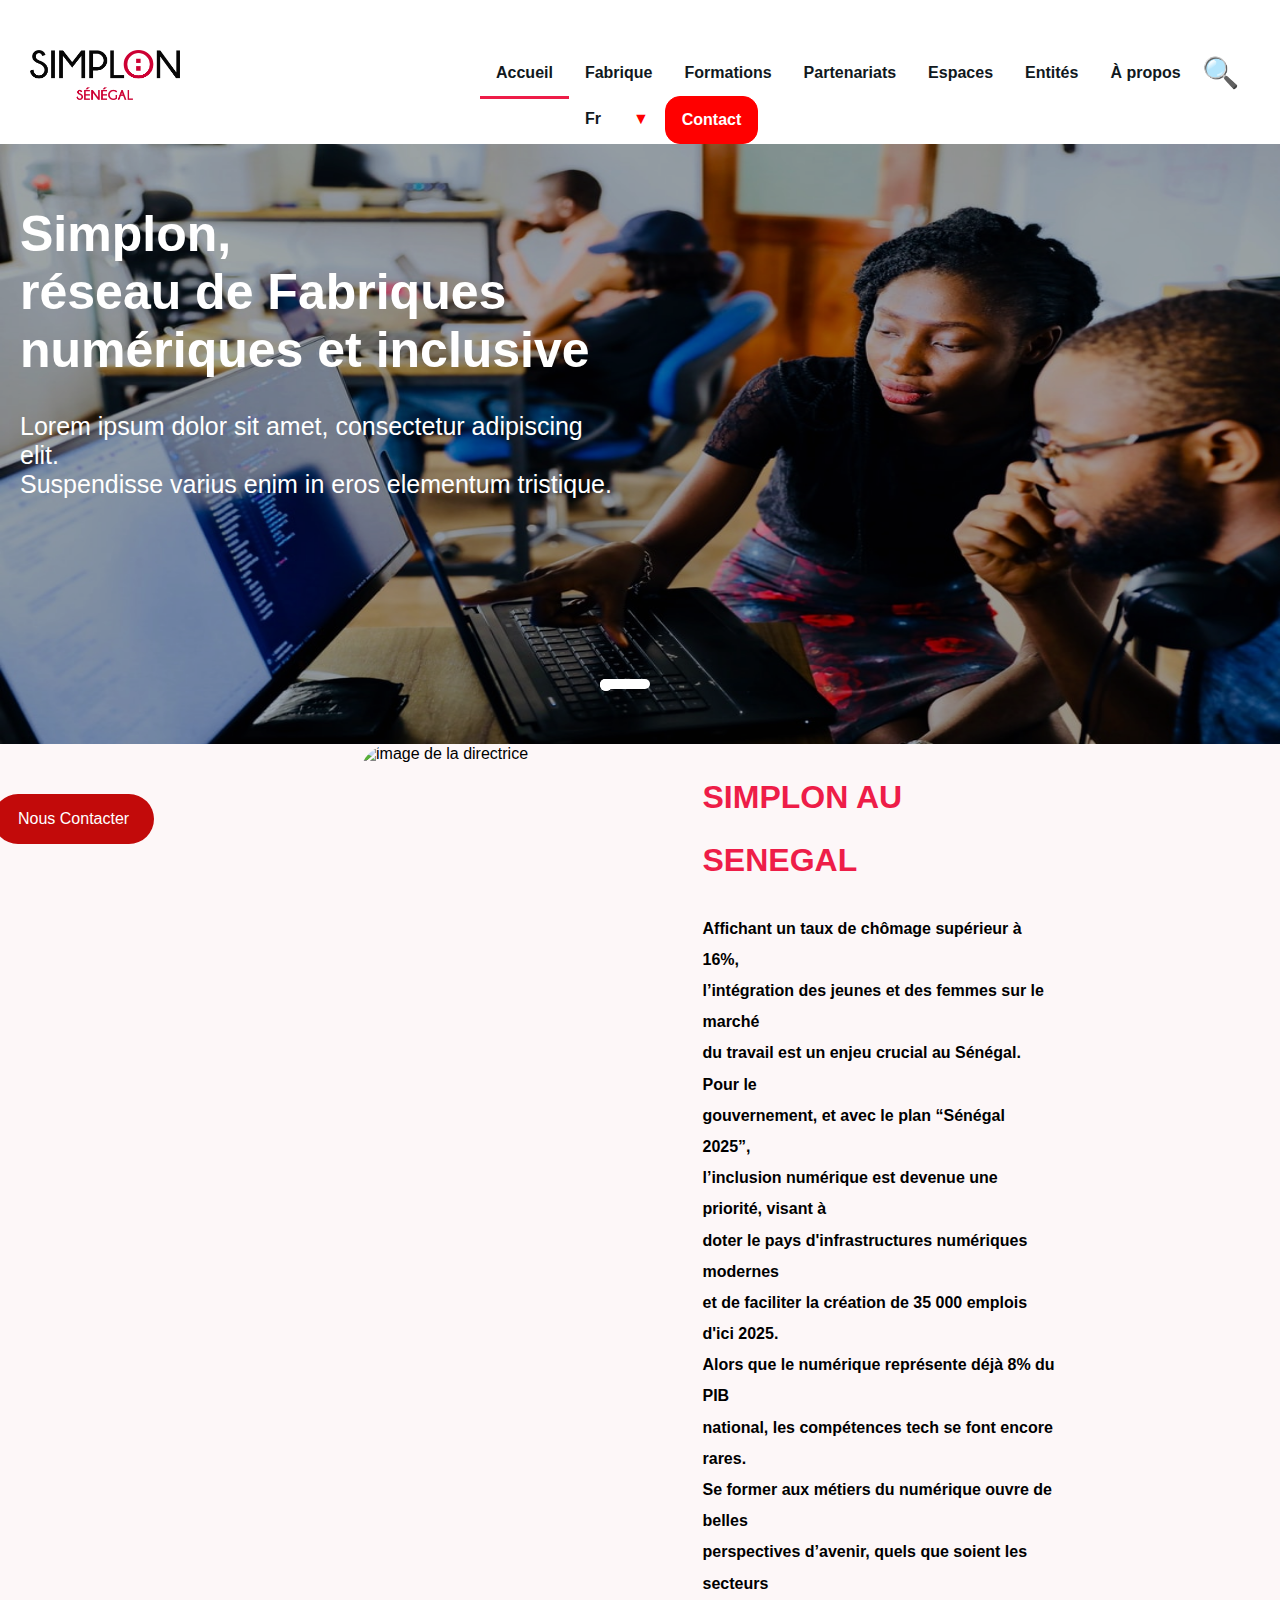
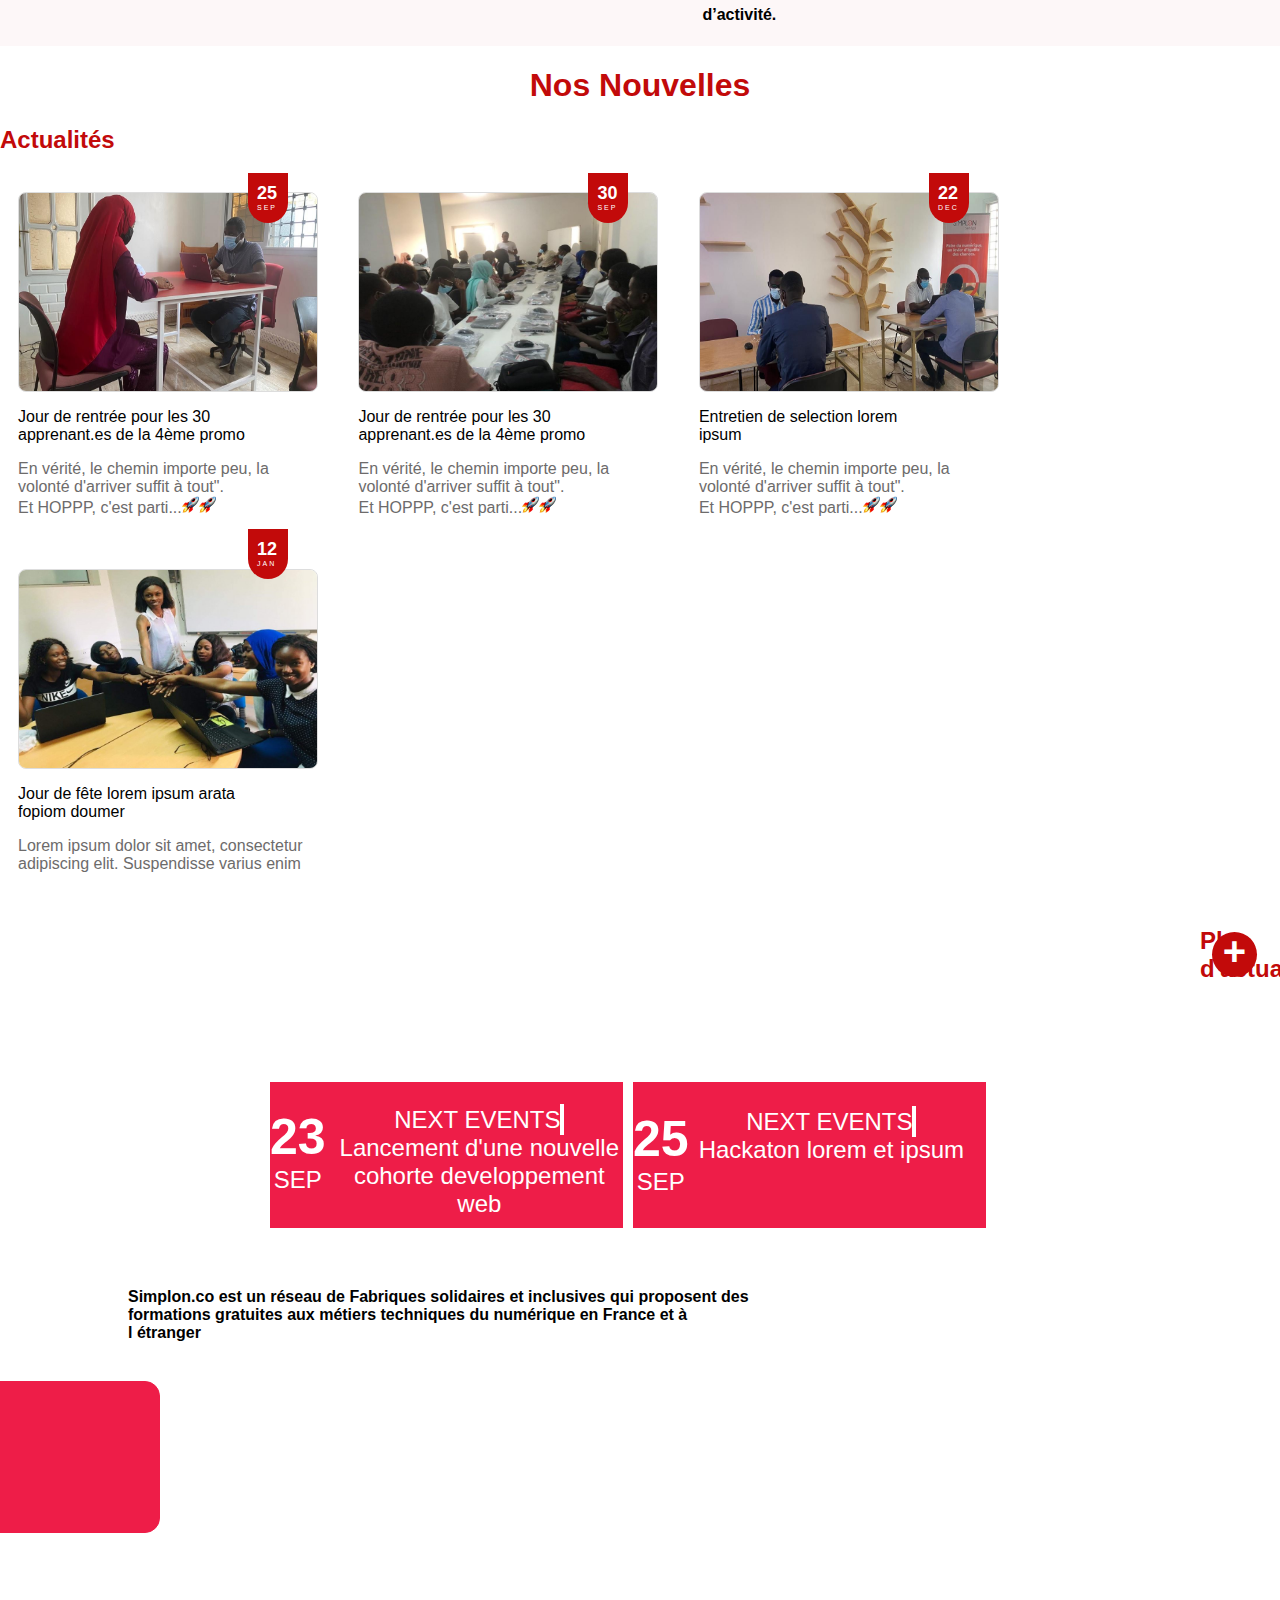
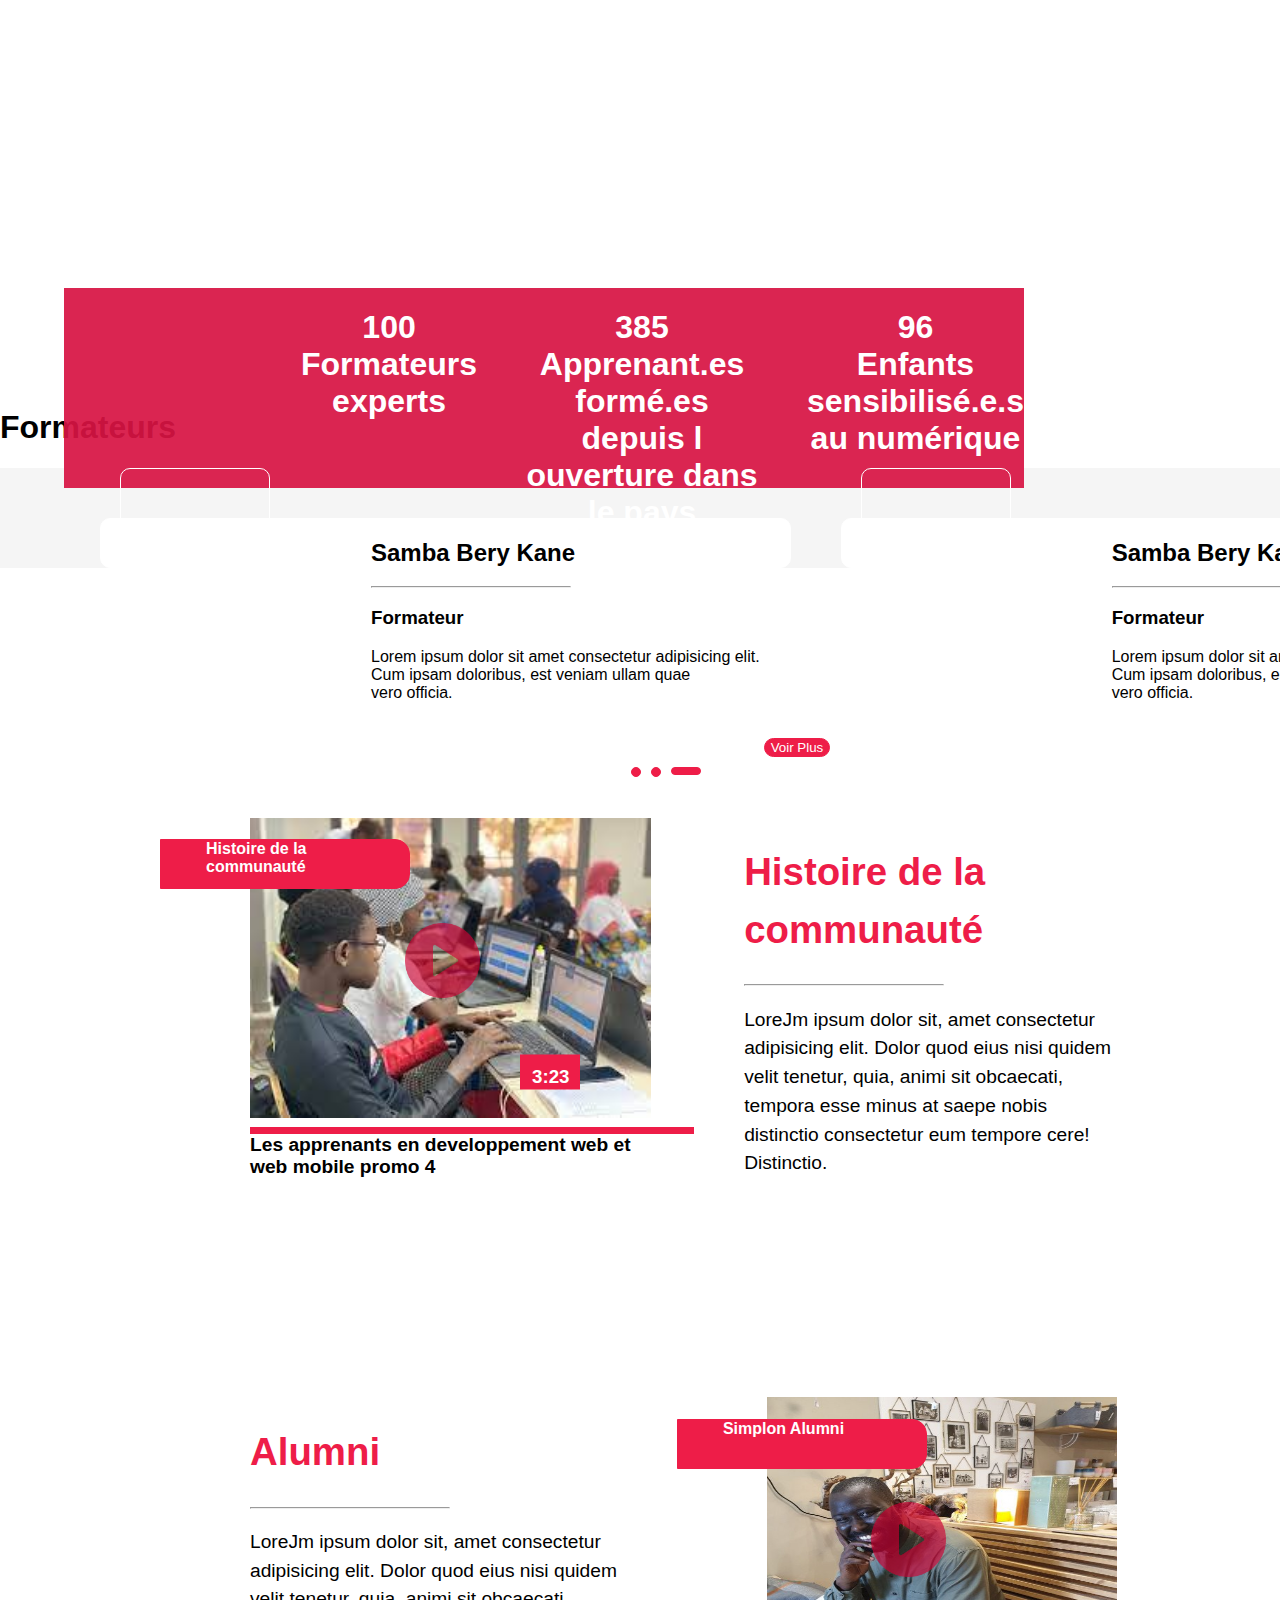
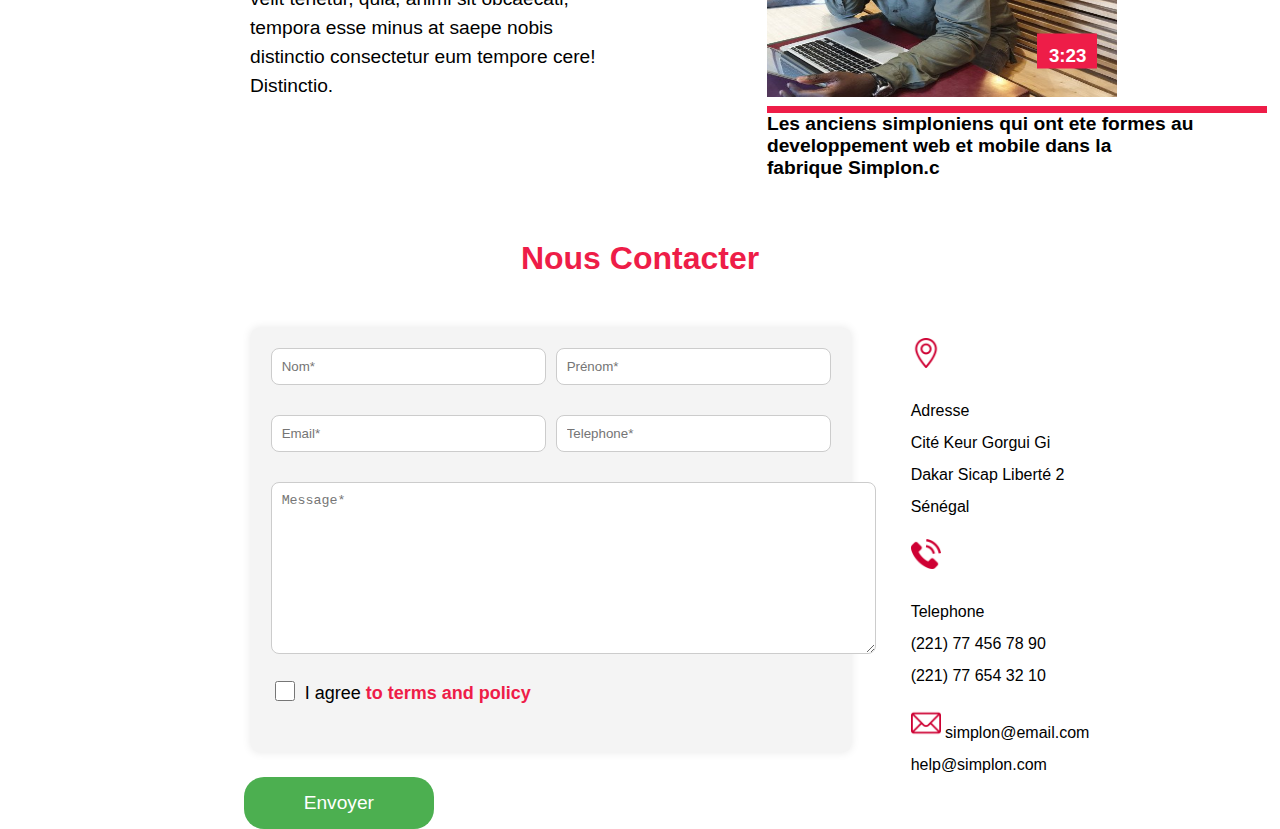
==== index.html @ 9c32a7ea "Ajout de la section decouverte" ====
<!DOCTYPE html>

<html lang="en">
<head>
    <meta charset="UTF-8">
    <meta name="viewport" content="width=device-width, initial-scale=1.0">
    <link rel="preconnect" href="https://fonts.googleapis.com">
    <link rel="preconnect" href="https://fonts.gstatic.com" crossorigin>
    <link href="https://fonts.googleapis.com/css2?family=Roboto:wght@400;700&display=swap" rel="stylesheet">
    <link rel="stylesheet" href="style.css">
    <link rel="stylesheet" href="https://cdnjs.cloudflare.com/ajax/libs/font-awesome/6.5.1/css/all.min.css" integrity="sha512-DTOQO9RWCH3ppGqcWaEA1BIZOC6xxalwEsw9c2QQeAIftl+Vegovlnee1c9QX4TctnWMn13TZye+giMm8e2LwA==" crossorigin="anonymous" referrerpolicy="no-referrer" />
    <title>Home</title>
</head>
<body> 
    <section class="section1">
        <a href="#" class="logo">
        <img src="Images/36.png" alt="logo de SIMPLON" >
        </a>
        <nav>
            <ul>
                <li><a href="#" class="home">Accueil</a></li>
                <li><a href="#">Fabrique</a></li>
                <li><a href="#">Formations</a></li>
                <li><a href="#">Partenariats</a></li>
                <li><a href="#">Espaces</a></li>
                <li><a href="#">Entités</a></li>
                <li><a href="#">À propos</a></li>
                <li class="search-icon" onclick="toggleSearch()">&#128269;</li>

                <li class="dropdown">
                    <a href="#" >Fr <a class="dropbtn">▼</a></a>
                    <div class="dropdown-content">
                        <a href="#">Ang</a>
                        <a href="#">Esp</a>
                        <a href="#">Ch</a>
                    </div>
                </li>
                <li class="contact"><a href="#">Contact</a></li>
            </ul>
        </nav>
    </section>

    <section class="Banière" >
        <div class="banière">
            <img class="image26" src="Images/26.png" alt="image banniere">
            <div class="texte_description">
                <h1>Simplon,<br>réseau de Fabriques<br> numériques et inclusive</h1>
                <p>Lorem ipsum dolor sit amet, consectetur adipiscing elit.<br>Suspendisse varius enim in eros elementum tristique.</p>
            <button class="button-contact">Nous Contacter</button>
            <div class="button-passage">
                <button class="button-rond"></button>
                <button class="button-rond"></button>
                <button class="button-rectangle"></button>
            </div>
            </div>
        </div>
    </section>

  
        </div>
    </section>
    <section class="section3">
        <img src="Images/32.png" alt="image de la directrice">
        <div class="texte_numerique">
            <h1>SIMPLON AU SENEGAL</h1>
            <p>Affichant un taux de chômage supérieur à 16%,<br>
                l’intégration des jeunes et des femmes sur le marché<br>
                du travail est un enjeu crucial au Sénégal. Pour le <br>
                gouvernement, et avec le plan “Sénégal 2025”,<br>
                l’inclusion numérique est devenue une priorité, visant à <br>
                doter le pays d'infrastructures numériques modernes <br>
                et de faciliter la création de 35 000 emplois d'ici 2025. <br>

                Alors que le numérique représente déjà 8% du PIB <br>
                national, les compétences tech se font encore rares. <br>
                
                Se former aux métiers du numérique ouvre de belles <br>
                perspectives d’avenir, quels que soient les secteurs <br>
                d’activité.</p>
        </div>
    </section>
    <section class="Nouvelles">
        <h1 class="Nouv">Nos Nouvelles</h1>
        <h2 class="Actualité1">Actualités</h2>
        <div class="Actus">
            <img class="Actusimg" src="Images/34.png" alt="">
            <div class="date-label">
                <span class="day">25</span>
                <span class="month">SEP</span>
            </div>
            <p>Jour de rentrée pour les 30<br>apprenant.es de la 4ème promo</p>
            <p class="Actusp">En vérité, le chemin importe peu, la<br>volonté d'arriver suffit à tout".<br>
            Et HOPPP, c'est parti...<img src="Images/28.png" width="17" height="17" alt=""><img src="Images/28.png" width="17" height="17"  alt=""></p> 
        </div>
        <div class="Actus">
            <img class="Actusimg" src="Images/39.png" alt="">
            <div class="date-label">
                <span class="day">30</span>
                <span class="month">SEP</span>
            </div>
            <p>Jour de rentrée pour les 30<br>apprenant.es de la 4ème promo</p>
            <p class="Actusp">En vérité, le chemin importe peu, la<br>volonté d'arriver suffit à tout".<br>
            Et HOPPP, c'est parti...<img src="Images/28.png" width="17" height="17" alt=""><img src="Images/28.png" width="17" height="17" alt=""></p>
        </div>
        <div class="Actus">
            <img class="Actusimg" src="Images/5.png" alt="">
            <div class="date-label">
                <span class="day">22</span>
                <span class="month">DEC</span>
            </div>
            <p>Entretien de selection lorem<br>ipsum</p>
            <p class="Actusp">En vérité, le chemin importe peu, la<br>volonté d'arriver suffit à tout".<br>
            Et HOPPP, c'est parti...<img src="Images/28.png" width="17" height="17" alt=""><img src="Images/28.png" width="17" height="17" alt=""></p>
        </div>
        <div class="Actus">
            <img class="Actusimg" src="Images/33.png" alt="">
            <div class="date-label">
                <span class="day">12</span>
                <span class="month">JAN</span>
            </div>
            <p>Jour de fête lorem ipsum arata<br>fopiom doumer</p>
            <p class="Actusp">Lorem ipsum dolor sit amet, consectetur<br>adipiscing elit. Suspendisse varius enim</p>
        </div>
        <div class="Actusplus">
            <h2 class="Actusplush2">Plus d'actualites </h2>
            <button class="button-Actusplus"><p class="plus">+</p></button>
        </div>
    </section>
    <section class="evenement">
        <h1>Evenements à venir</h1>
        <div class="even">
        <div class="even1">
            <div class="date"><p><span>23</span><br>SEP</p></div>
            <p>NEXT EVENTS <i class="fa-solid fa-arrow-right fa-lg fleche" style="color: #ee1d48;"></i><br> Lancement d'une nouvelle <br> cohorte developpement web</p>
        </div>
        <div class="even2">
            <div class="date"><p><span>25</span><br>SEP</p></div>
            <p>NEXT EVENTS <i class="fa-solid fa-arrow-right fa-lg fleche" style="color: #ee1d48;"></i>
                <br>
        Hackaton lorem et ipsum</p>
        </div>
    </div>
        <h5>DECOUVERTE</h5>
    </section>

    <div class="infos">
        <div class="image-container">
            <div class="contain">
            <h4>Découvertes</h4>
            <strong><p>
                Simplon.co est un réseau de Fabriques solidaires et inclusives qui proposent des<br>
                formations gratuites aux métiers techniques du numérique en France et à<br>
                l étranger
            </p></strong>
        </div>
        </div>
          <div class="resultat">
            <div class="info">
                <h1>100 <br><span>Formateurs experts</span></h1>
            </div>

            <div class="info">
                <h1>385 <br><span>Apprenant.es formé.es
                    depuis l ouverture dans le pays</span></h1>
               
            </div>

            <div class="info">
                <h1>96 <br><span>Enfants sensibilisé.e.s au
                    numérique</span></h1>
                
            </div>
          </div>
    </div>


    <h1>Formateurs</h1>
    <section class="Formateur">
        <div class="formateur1" id="formateur1">
            <div class="image">
    </div>
        <div class="form">
        <h2>Samba Bery Kane</h2>
        <hr>
        <h3>Formateur</h3>
        <p>Lorem ipsum dolor sit amet consectetur adipisicing elit. <br> Cum ipsam doloribus, est veniam ullam quae <br> vero officia. </p>
       
    </div>
    <a href="#"><button>Voir Plus</button></a>

</div>

<div class="formateur1">
    <div class="image">
    </div>
    <!-- <img src="images/Images du pdf home/19.png" alt="image du formateur"> -->
    <div class="form">
    <h2>Samba Bery Kane</h2>
    <hr>
    <h3>Formateur</h3>
    <p>Lorem ipsum dolor sit amet consectetur adipisicing elit. <br> Cum ipsam doloribus, est veniam ullam quae <br> vero officia.</p>
   
</div>
</div>
<a href="#"><button>Voir Plus</button></a>
<div class="rafetal">
<div class="point" id="point">
</div>
<div class="point"></div>
<div class="trait"></div>
</div>
    </section>

    <section class="histoire">
        <div class="video">
            <h4>Histoire de la communauté</h4>
            <img src="Images/13.png" alt="image apprenant" id="apprenant">
            <img src="Images/12.png" alt="image video" id="play">
            <div class="time">
            <h3>3:23</h3></div>
            <p>Les apprenants en developpement web et <br> web mobile promo 4</p>
        </div>
        <div class="texte">
            <h1>Histoire de la communauté</h1>
            <hr>
            <p>LoreJm ipsum dolor sit, amet consectetur <br>
                adipisicing elit. Dolor quod eius nisi quidem <br>
                velit tenetur, quia, animi sit obcaecati, <br>
                tempora esse minus at saepe nobis <br>
                distinctio consectetur eum tempore cere! <br>
                Distinctio.</p>
        </div>
    </section>

    <section class="alumni">
        <div class="texte1">
            <h1>Alumni</h1>
            <hr>
            <p>LoreJm ipsum dolor sit, amet consectetur <br>
                adipisicing elit. Dolor quod eius nisi quidem <br>
                velit tenetur, quia, animi sit obcaecati, <br>
                tempora esse minus at saepe nobis <br>
                distinctio consectetur eum tempore cere! <br>
                Distinctio.</p>
        </div>
        <div class="video">
            <h4>Simplon Alumni</h4>
            <img src="Images/8.png" alt="image apprenant" id="apprenant1">
            
            <img src="Images/12.png" alt="image video" id="play1">
            <div class="time">
            <h3>3:23</h3></div>
            <p>Les anciens simploniens qui ont ete formes au <br>
                developpement web et mobile dans la <br>
                fabrique Simplon.c</p>
        </div>
    </section>
    
    <h1 class="h1">Nous Contacter</h1>

    <section class="Formulaire">
        <div class="formulaire1">
            <div class="container">
                <form action="#" method="post">
                    <div class="nom">
                    <div class="form-group full-width">
                        <input type="text" id="nom" name="nom" required placeholder="Nom*">
                    </div>
            
                    <div class="form-group full-width">
                        <input type="text" id="prenom" name="prenom" required placeholder="Prénom*">
                    </div>
                </div>
                <div class="mail">
                    <div class="form-group full-width" >
                        <input type="email"  name="email" required placeholder="Email*">
                    </div>
            
                    <div class="form-group full-width">
                        <input type="tel" id="telephone" name="telephone" required placeholder="Telephone*">
                    </div>
                </div>
            
                    <div class="form-group ">
                        <textarea id="message" name="message" cols="71" rows="10" required placeholder="Message*"></textarea>
                    </div>
        
                    <div class="form-group full-width" id="case">
                        <input type="checkbox" id="agree" name="agree" required>
                        <label for="agree">I agree <b>to terms and policy </b></label>
                    </div>
            
                    <button type="submit" class="button1">Envoyer</button>
                </form>
    </div>
    
</div>
<div class="coordonnees">
    <div class="coord">
    <img src="Images/20.png" alt="image localisation">
    <p>Adresse <br>Cité Keur Gorgui Gi <br> Dakar Sicap Liberté 2 <br> Sénégal</p>
</div>
<div class="coord">
    <img src="Images/21.png" alt="image telephone">
    <p>Telephone <br>(221) 77  456 78 90 <br>(221) 77 654 32 10</p>
</div>
<div class="coord">
    <img src="Images/17.png" alt="image mail">
    simplon@email.com <br> help@simplon.com
</div>
</div>

    </section>
    <script src="https://cdnjs.cloudflare.com/ajax/libs/font-awesome/6.5.1/js/all.min.js" integrity="sha512-GWzVrcGlo0TxTRvz9ttioyYJ+Wwk9Ck0G81D+eO63BaqHaJ3YZX9wuqjwgfcV/MrB2PhaVX9DkYVhbFpStnqpQ==" crossorigin="anonymous" referrerpolicy="no-referrer"></script>
</body>
</html>
---- style.css ----
*, *::before, *::after{
    box-sizing: border-box;
}
body {
    font-family: sans-serif;
    font-weight: normal;
    font-style: normal; 
    font-family: Arial, sans-serif;
    margin: 0;
    padding: 0;
}
.section1{
    display: flex;
}
/* .ban{
    position: absolute;
    width: 100%;

} */
.logo img{
    display: block;
    font-size: 24px;
    margin-bottom: 40px;
    margin-left: 30px;
    margin-top: 50px;
    text-decoration: none;
    height: 50px;
    width: 150px;
}

nav {
    background-color: #FFF;
    overflow: hidden;
}

nav ul {
    list-style-type: none;
    margin: 50px 0 0 300px;
    padding: 0;
    overflow: hidden;
}

nav li {
    float: left;
}
.home{
    border-bottom: #ee1d48 solid 3px;
}
.search-icon{
    margin: 5px;
    cursor: pointer;
    font-size: 30px;
}

nav li a, .dropbtn {
    font-weight:bold;
    display: inline-block;
    color: #101820;
    text-align: center;
    padding: 14px 16px;
    text-decoration: none;
}

nav li a:hover, .dropdown:hover .dropbtn {
    background-color: #555;
}

nav li.dropdown {
    display: inline-block;
}

.dropdown-content {
    display: none;
    position: absolute;
    background-color: #101820;
    min-width: 160px;
    box-shadow: 0 8px 16px 0 rgba(0,0,0,0.2);
    z-index: 1;
}

.dropdown-content a {
    color: white;
    padding: 12px 16px;
    display: block;
    text-decoration: none;
}

/* .dropdown-content a:hover {
    background-color: red;
} */
.dropdown .dropbtn {
    color: #ff0000; /* Rouge pour la flèche au survol */
    
}

.dropdown:hover .dropdown-content {
    display: block;
}
.section1 .contact{
    background-color: #ff0000;
    border: 1px solid #ff0000;
    border-radius: 15px;

}
nav li:last-child a {
    color: white; /* Couleur blanche pour le texte "Contact" */
}

.section3{
    display: flex;
    /* margin-right: 10vh;
    margin-left: 10vh; */
    padding-left: 30vh;
    background-color:#fdf7f8;
}
.section3 img{
    margin-left: 10vh;
    margin-right: 10vh;
    margin-top: 1px;
    width: 25%;
    border-radius: 30Px;

}
.texte_numerique{
    margin-top: 1px;
    line-height: 1.95;
    font-weight: bolder;
    width: 35%;
}
.texte_numerique h1{
    color: #ee1d48;
}
.section3 img{
    height: 500px;
    }
/* body {
    font-family: Arial, sans-serif;
    font-weight: normal;
    font-style: normal; 
} */
.banière{
    position: relative;
    width: 100%;
}
.image26{
    filter: brightness(70%);
    width: 100%;
    height: 600px;
    display: block;
}
.texte_description{
    position: absolute;
    bottom: 50px; /* Ajuste la position verticale */
    right: 50%; /* Ajuste la position horizontale*/
    padding: 20px;
    border-radius: 10px;
    color: white;
    font-size: 25px;

}
.button-contact{
    background-color: rgb(194, 10, 10);
    color: white;
    padding: 16px 25px; /* Remplissage intérieur du bouton */
    font-size: 16px;
    border: none; /* Supprimer la bordure */
    border-radius: 25px 25px 25px 25px; /* Coins arrondis */
}
.button-passage{
    text-align: center; /* Aligne les boutons au centre horizontalement */
    padding-top: 150px;
    padding-left: 550px;
}
.button-rond{
    width: 12px;
    height: 12px;
    background-color: white;
    border-radius: 50%;
    border: none;
    color: white;
    font-size: 16px;
    margin: 5px;
}
.button-rectangle{
    width: 50px;
    height: 10px;
    background-color: white;
    border: none;
    color: white;
    font-size: 16px;
    margin: 5px;
    border-radius: 5px 5px 5px 5px;
}

.Nouv{
    text-align: center;
    color: rgb(194, 10, 10);
}
.Actualité1{
    text-align: left;
    color: rgb(194, 10, 10);
}
.Actus{
    position: relative;
    display: inline-block;
    margin: 18px;
}
.Actusimg{
    width: 300px;
    height: 200px;
    display: block;
    border: 1px solid #ddd; /* Ajoutez une bordure pour plus de visibilité */
    border-radius: 8px; /* Coins arrondis, facultatif */
    
}
/*.Actualité2 p{
    max-width: 600px; /* Ajustez la largeur selon vos besoins */
    /*margin: 0 auto; /* Centre le texte horizontalement 0 auto*/
    /*padding: 15px;
}*/

.Actusp{
    color:rgb(109, 107, 107);
}
.date-label {
    position:absolute;
    /*text-align: center;*/
    bottom: 310px;
    left:230px;
    padding: 9px;
    padding-top: 3px;
    font-family: Arial, sans-serif;
    font-size: 18px;
    color: white;
    background-color: rgb(194, 10, 10);
    border: none;
    border-radius: 0 0 25px 25px;
    width: 40px;
    height: 50px;
    

}

/* Style pour le jour (en haut) */
.day {
    display: block;
    font-weight: bold;
    padding-top:7px;
}

/* Style pour le mois (en bas) */
.month {
    display: block;
    margin-top: 0px; /* Ajustez cette valeur selon vos besoins pour le positionnement */
    font-size: 7px;
    opacity: 1;
    letter-spacing: 2px;
}
.Actusplus{
    display: flex;
    align-items: center;
    margin-left: 1200px;
}
.Actusplush2{
    color:rgb(194, 10, 10);
}
.button-Actusplus{
    background-color: rgb(194, 10, 10);
    color: white;
    font-size: 16px;
    border: none; /* Supprimer la bordure */
    border-radius: 50%; /* Coins arrondis */
    width: 45px;
    height: 45px;
    margin:12px;
}
.plus{
    font-weight: bold;
    font-size: 40px;
    margin:-12px;
    margin-top: -18px;
}

.even{
    width: 70%;
    display: flex;
    justify-content: center;
    margin-right: 10vh;
    margin-left: 30vh;
    /* padding-right: 10vh;
    padding-left: 10vh; */
}
.evenement{
    color: white;
}

.even1{
    width: 110vh;
    /* padding-right: 10px;
    padding-left: 10px; */
    margin-right: 10px;
    display: flex;
    background-color:#ee1d48;
}
/* .even1 h5,.even2 h5{
    margin-left: 10vh;
} */
.even2{
    width: 110vh;
    padding-top: 2px;
    /* padding-right: 10px;
    padding-left: 10px; */
    margin-right: 20vh;
    display: flex;
    background-color:#ee1d48;
}
.mois{
    margin-bottom: 2px;
    margin-top: 10px;
}
.date{
    padding-right: 10px;
    padding-top: 2px;
}
.date p span{
    font-size: 50px;
    font-weight: bolder;
}
.even p{
    font-size: x-large;
    text-align: center;
    margin-bottom: 10px;
}

.resultat{
    position: absolute;
    display: flex;
    height: 200px;
    margin-top: -100px;
    background-color: rgba(215, 19, 67, 0.925); 
    width: 75%;
    margin-left: 5%;
    padding-left: 15%;
    margin-right: 5%;
}
.info h1{
color: white;
padding-left: 0%;
}
.info p{
    text-align: center;
    color: rgba(255, 255, 255, 0.7);
    padding-bottom: 90px;


}
.contain{
    height: 700px;
    padding-bottom: 70px;
}
   .contain h4{
        font-family: 'Courier New', Courier, monospace;
        color: white;
        font-weight: bold;
        font-size: 70px;
        padding-left: 160px;
        padding-top: 150px;
}

.contain p{
    padding-left: 10%;
}
.contain h1{
    color: white;
    font-size: 40px;
    font-weight: bold;
}
.info{
    text-align: center;
    padding-left: 45px;
}

.Formateur{
    display: flex;
    background-color: whitesmoke;
    padding-left: 100px;
    padding-right: 30px;
    height: 100px;
}
.formateur1{
    display: flex;
}
/* .Formateur p,.Formateur h1{
    margin-top: 40px;
} */
.fleche{
    background-color: #fff;
    padding: 2px;
}
button{
    position: absolute;
        margin-top: 30vh;
        margin-left: -3vh;
        background-color: #ee1d48;
        color:#fff;
        border: #ee1d48 1px solid;
        border-radius: 10px;
}
.form{
    background-color: #fff;
    margin-top: 50px;
    border: #fff 1px solid;
    border-radius: 10px;
    padding-right: 30px;
    padding-left: 30vh;
}
.image{
    height: 150px;
    width: 150px;
    background-image: url("Images/19.png");
    background-size: cover;
    background-position:center;
    background-repeat: no-repeat;
    position: absolute;
    border: 1px solid white;
    border-radius: 10px;
    margin-left: 20px;
}
hr{
    width: 200px;
    margin-left: 0;
}
#formateur1{
    margin-right: 50px;
}
.rafetal{
    display: flex;
    margin-left: -100vh;
}
.point{
    background-color: #ee1d48;
    width: 10px;
    height: 10px;
    border: #ee1d48 1px solid;
    border-radius: 15px;
    margin-top: 299px;
}
#point{
    margin-right: 10px;

}
.trait{
    width: 30px;
    height: 8px;
    background-color: #ee1d48;
    border: #ee1d48 1px solid;
    border-radius: 10Px;
    margin-top: 299px;
    margin-left: 10px;
}
.histoire{
    display: flex;
    margin-top: 150px;
    padding: 100px;
}
.alumni,.petitehistoire{
    display: flex;
    margin-top: 100px;
    padding: -5vh;
}
.video{
    margin-left: 150px;
    height: 300px;
    width: 500px;

}

.time{
    height: 20px;
    width: 60px;
    color: #FFF;
    background-color: #ee1d48;
    transform: translate(-50%, -50%);
    margin-top: -50px;
    margin-left: 300px;
    padding:5px 15px 30px 15px;
  
}
.time h3{
    margin-top: 6px;
    margin-left: -3px;
}

#play,#play1{
    height: 75px;
    width: 75px;
    opacity: 0.65;
    margin-bottom: 120px;
    margin-left: -250px;
}
#apprenant,#apprenant1{
    height: 300px;
}
#apprenant1{
    width: 350px;

}
h4{
    position: absolute;
    background-color: #ee1d48;
    color: #FFF;
    width: 250px;
    height: 50px;
    padding-right: -2vh;
    padding-left: 5vh;
    margin-left: -10vh;
    border: #ee1d48 1px solid;
    border-top-right-radius: 15px;
    border-bottom-right-radius: 15px;
}
.video p:last-child{
    margin-top: 20px;
    font-weight: bolder;
    font-size: larger;
    border-top: #ee1d48 7px solid;
}
.texte{
    margin-left: 50px;
    font-size: larger;
    line-height: 1.5;
}
.texte1{
    margin-left: 250px;
    font-size: larger;
    line-height: 1.5;
}
.texte h1,.texte1 h1{
    color: #ee1d48;
}
.Formulaire{
    display: flex;
    justify-content: center;
}
.h1{
    text-align: center;
    color: #ee1d48;
    margin-top: 120px;
}

.container {
    max-width: 600px;
    margin: 30px 60px;
    padding: 20px;
    background-color: #f4f4f4;
    border-radius: 8px;
    box-shadow: 0 0 10px rgba(0, 0, 0, 0.1);
}

.form-group {
    margin-bottom: 20px;
}

.full-width {
    width: 275px;
}

label {
    margin-bottom: 8px;
}

input {
    width: 100%;
    padding: 10px;
    margin-bottom: 10px;
    border: 1px solid #ccc;
    border-radius: 8px;
}

.button1 {
    background-color: #4caf50;
    color: white;
    padding: 15px 60px;
    margin-top: 5vh;
    font-size: larger;
    border: none;
    border-radius: 20px;
    cursor: pointer;
}

.button1:hover {
    background-color: #45a049;
}
.nom,.mail{
    display: flex;
}
#prenom,#telephone{
    margin-left: 10px;
}
textarea {
    padding: 10px;
    /* margin-bottom: 2px; */
    border: 1px solid #ccc;
    border-radius: 8px;
}

#case{
    display: flex;
}
#agree{
    width: 20px;
    height: 20px;
    margin-right: 10px;
}
#case b{
    color: #ee1d48;
}

#case label{
    margin-top: 5px;
    font-size: 18px;
}
.coordonnees{
    margin-top: 40px;
    line-height: 2;
    background-color: #fff;
    border: none;
    border-radius: 10px;
}
.Formulaire img{
    height: 30px;
    width: 30px;
}
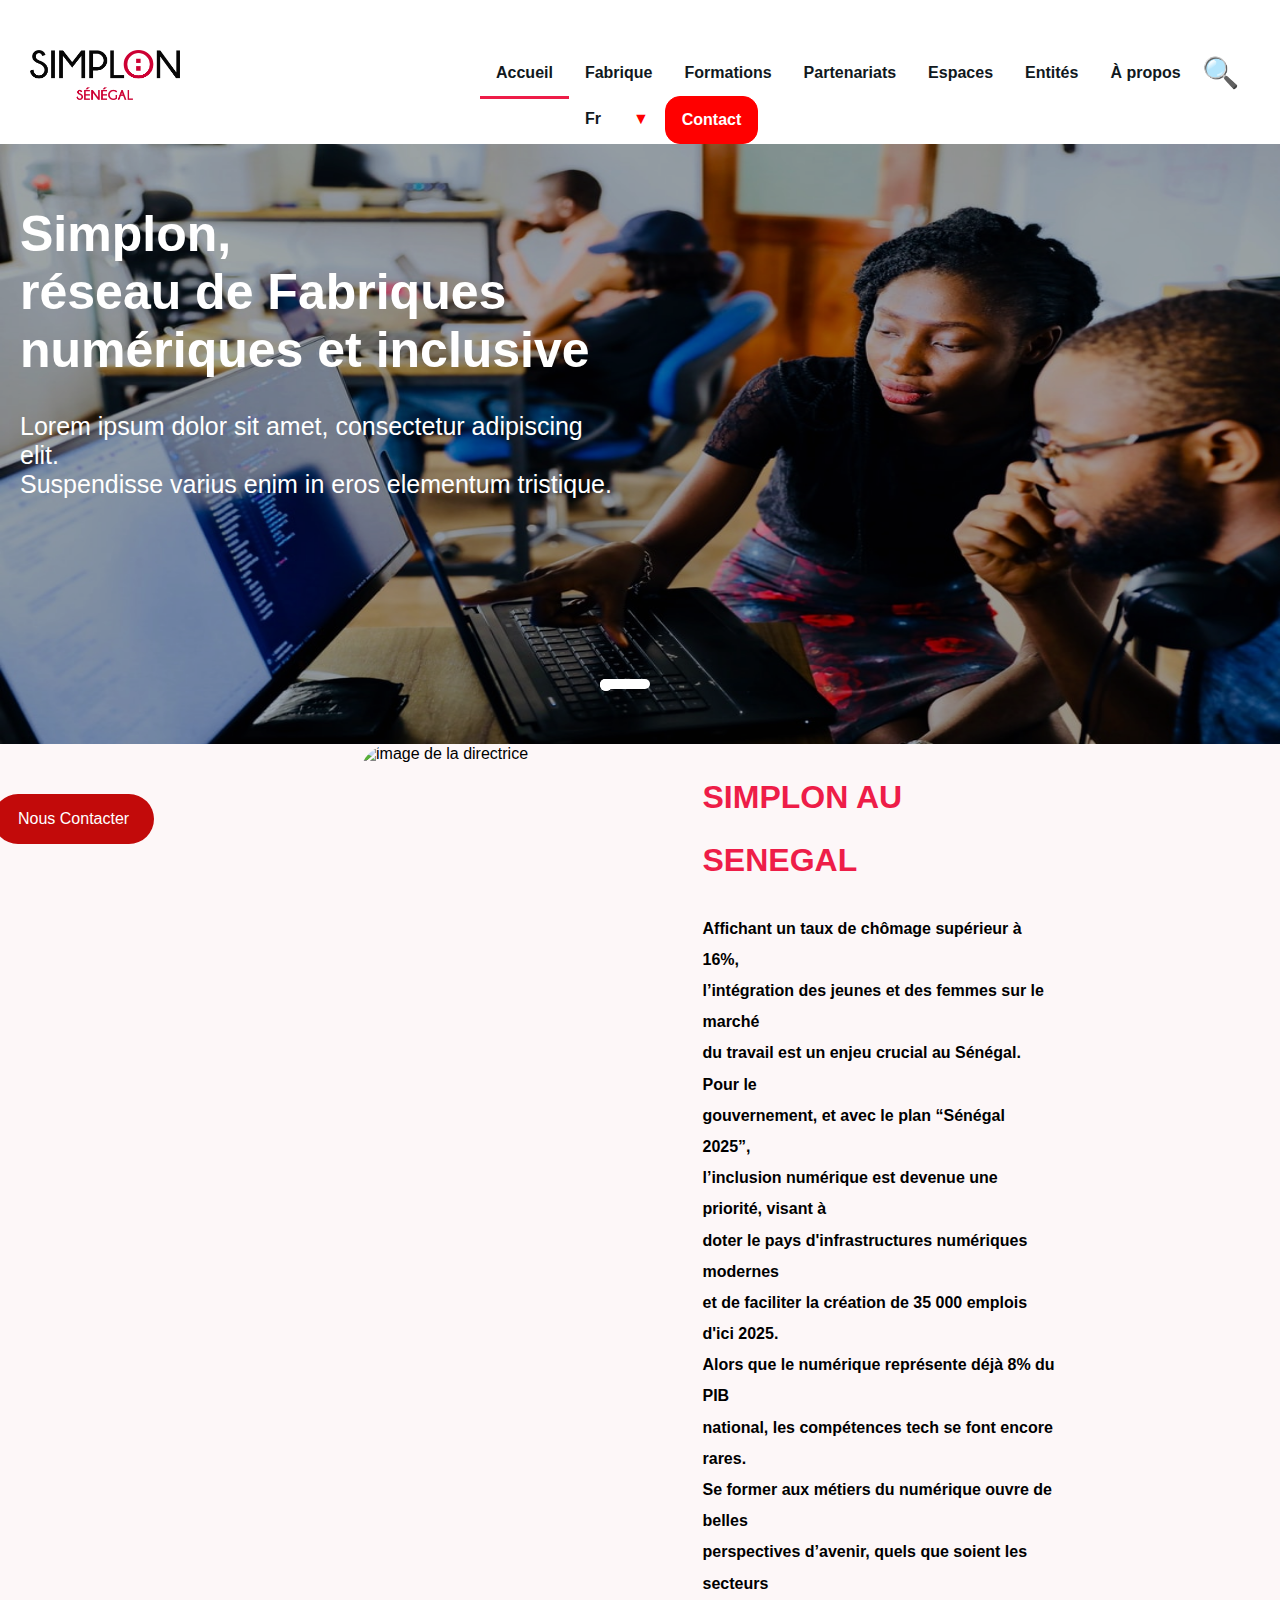
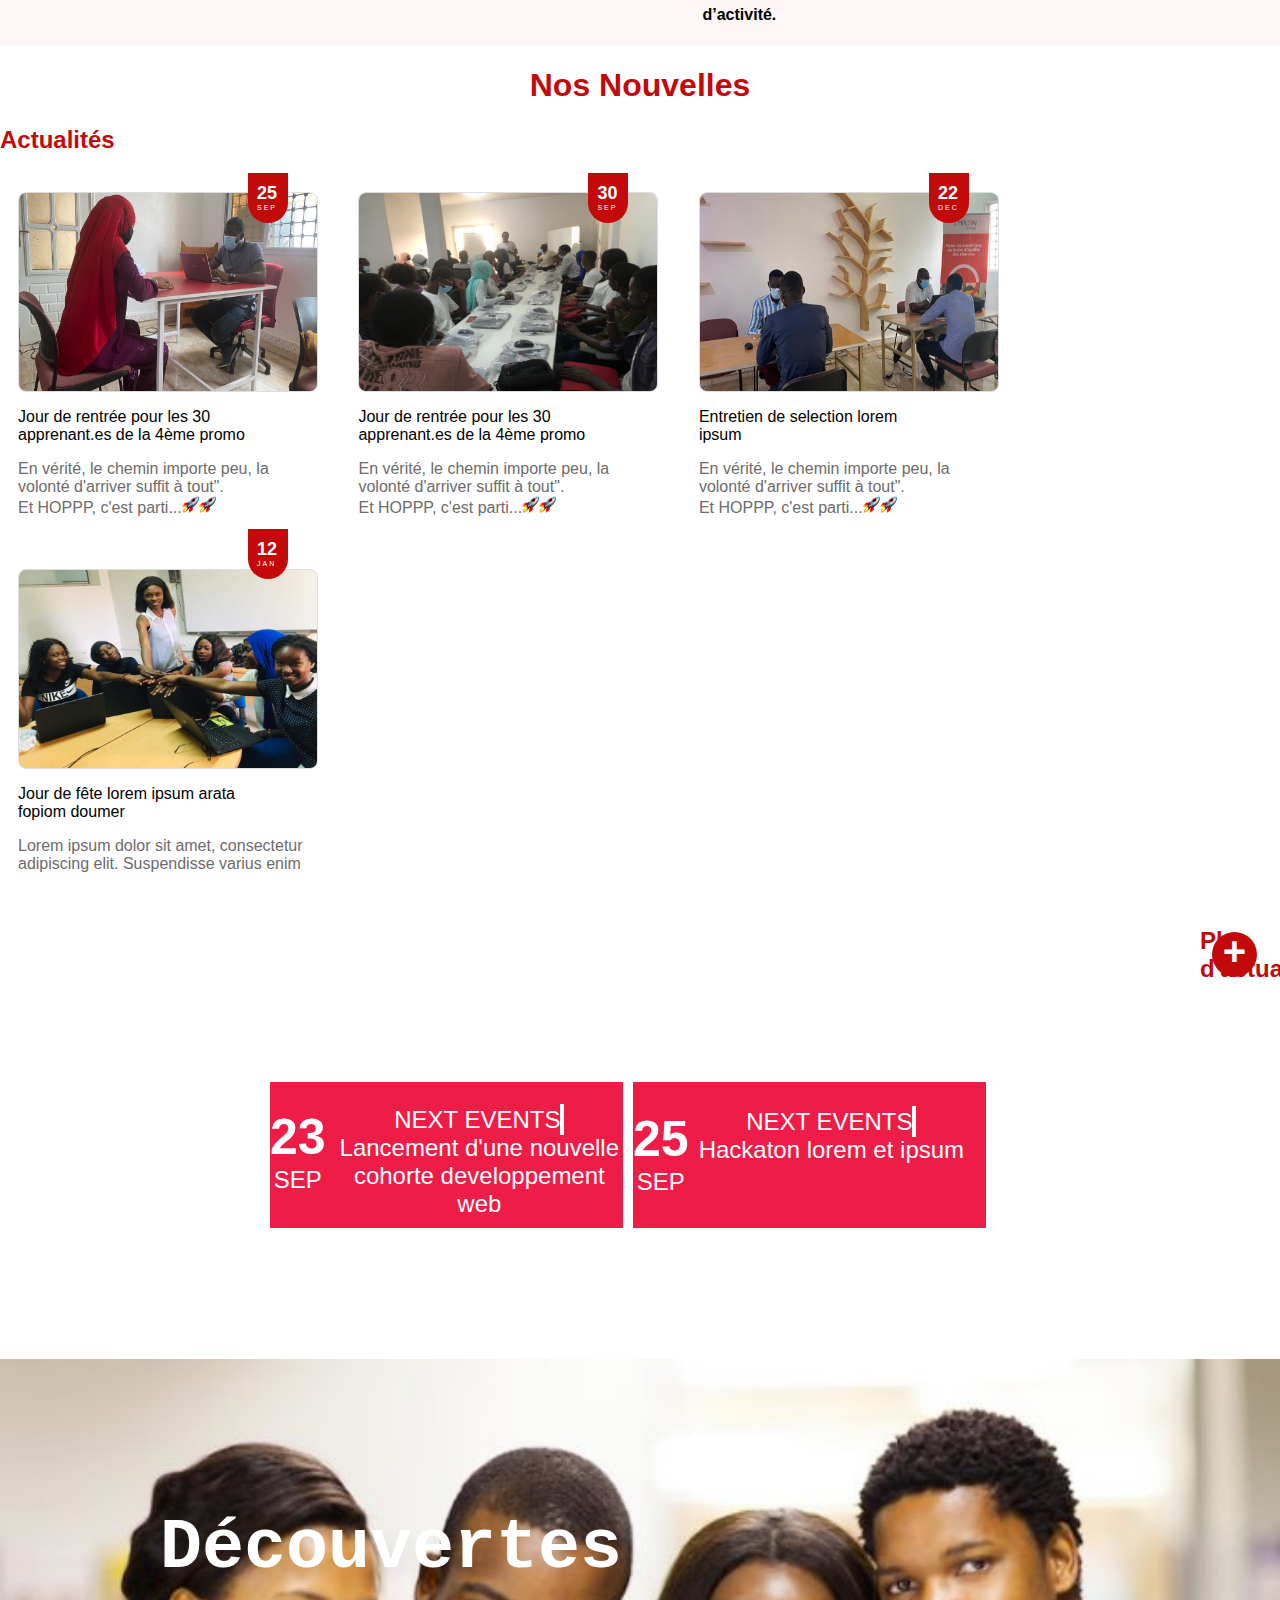
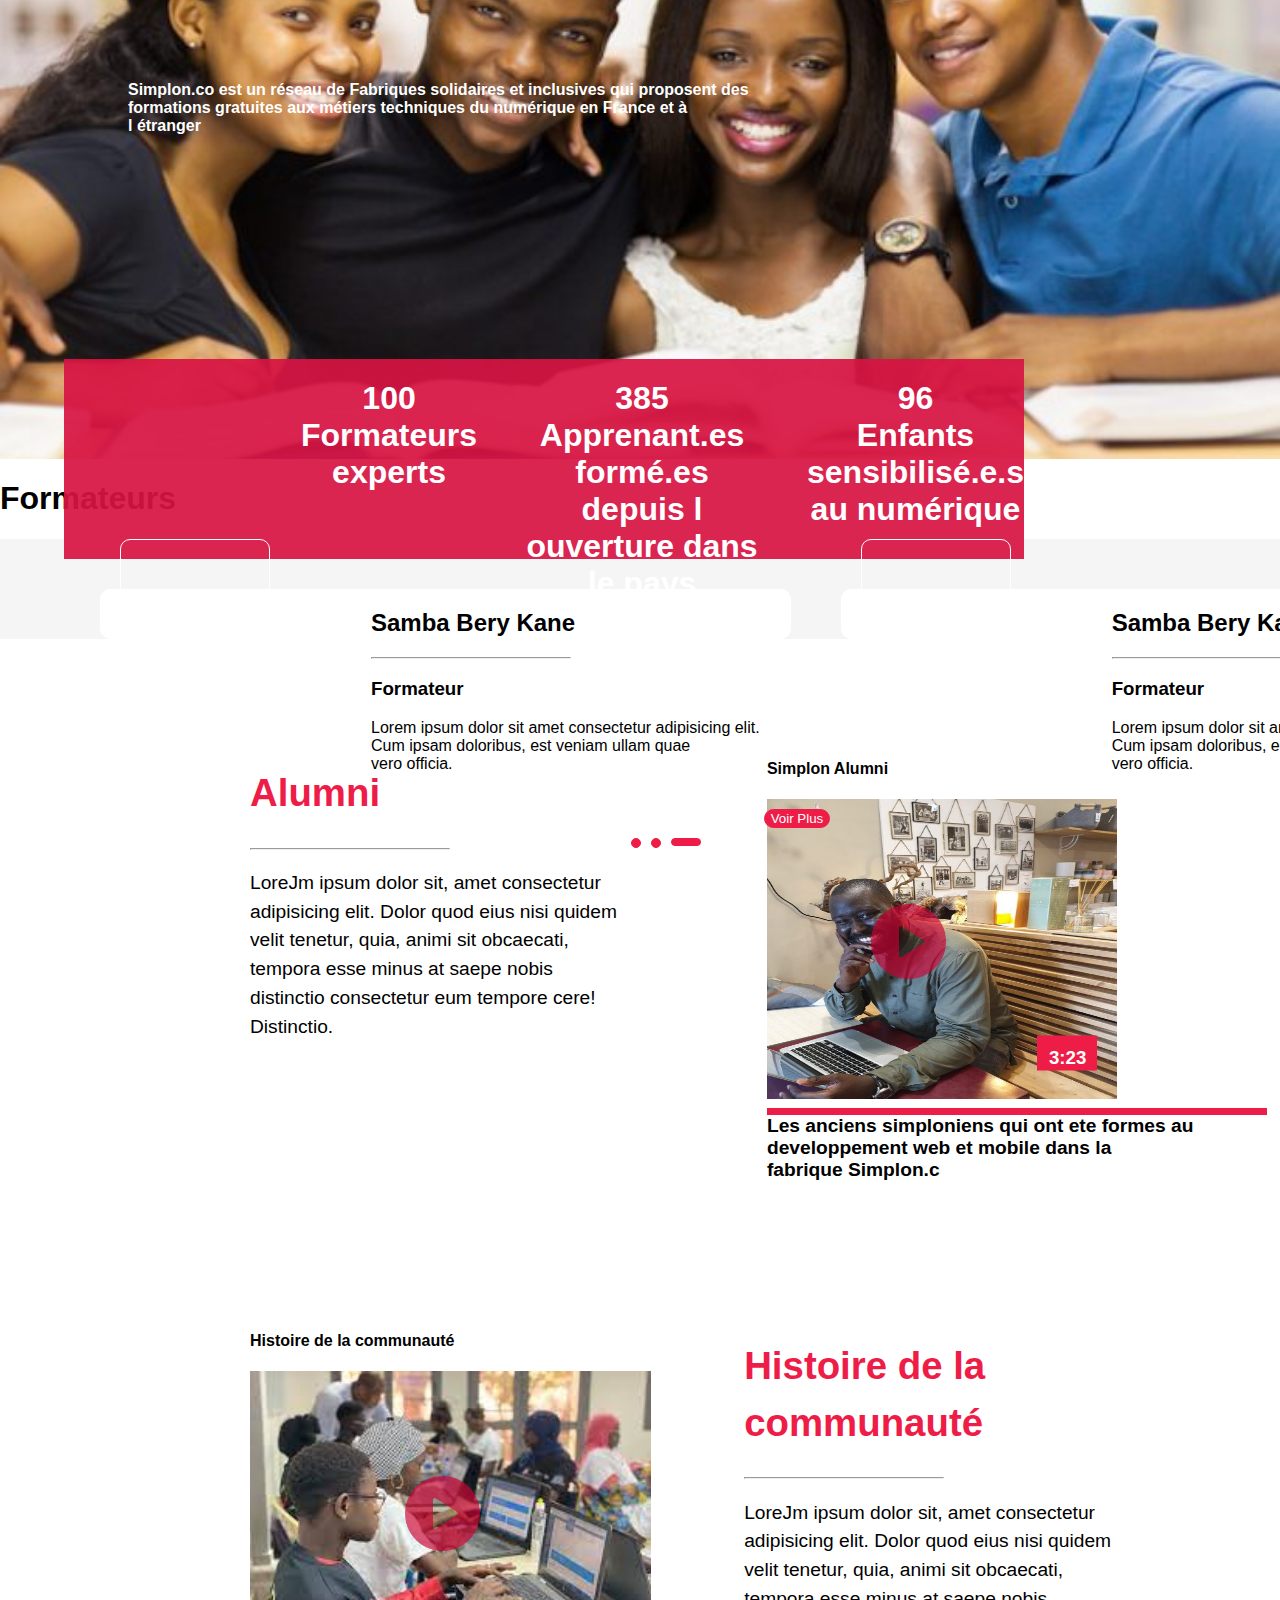
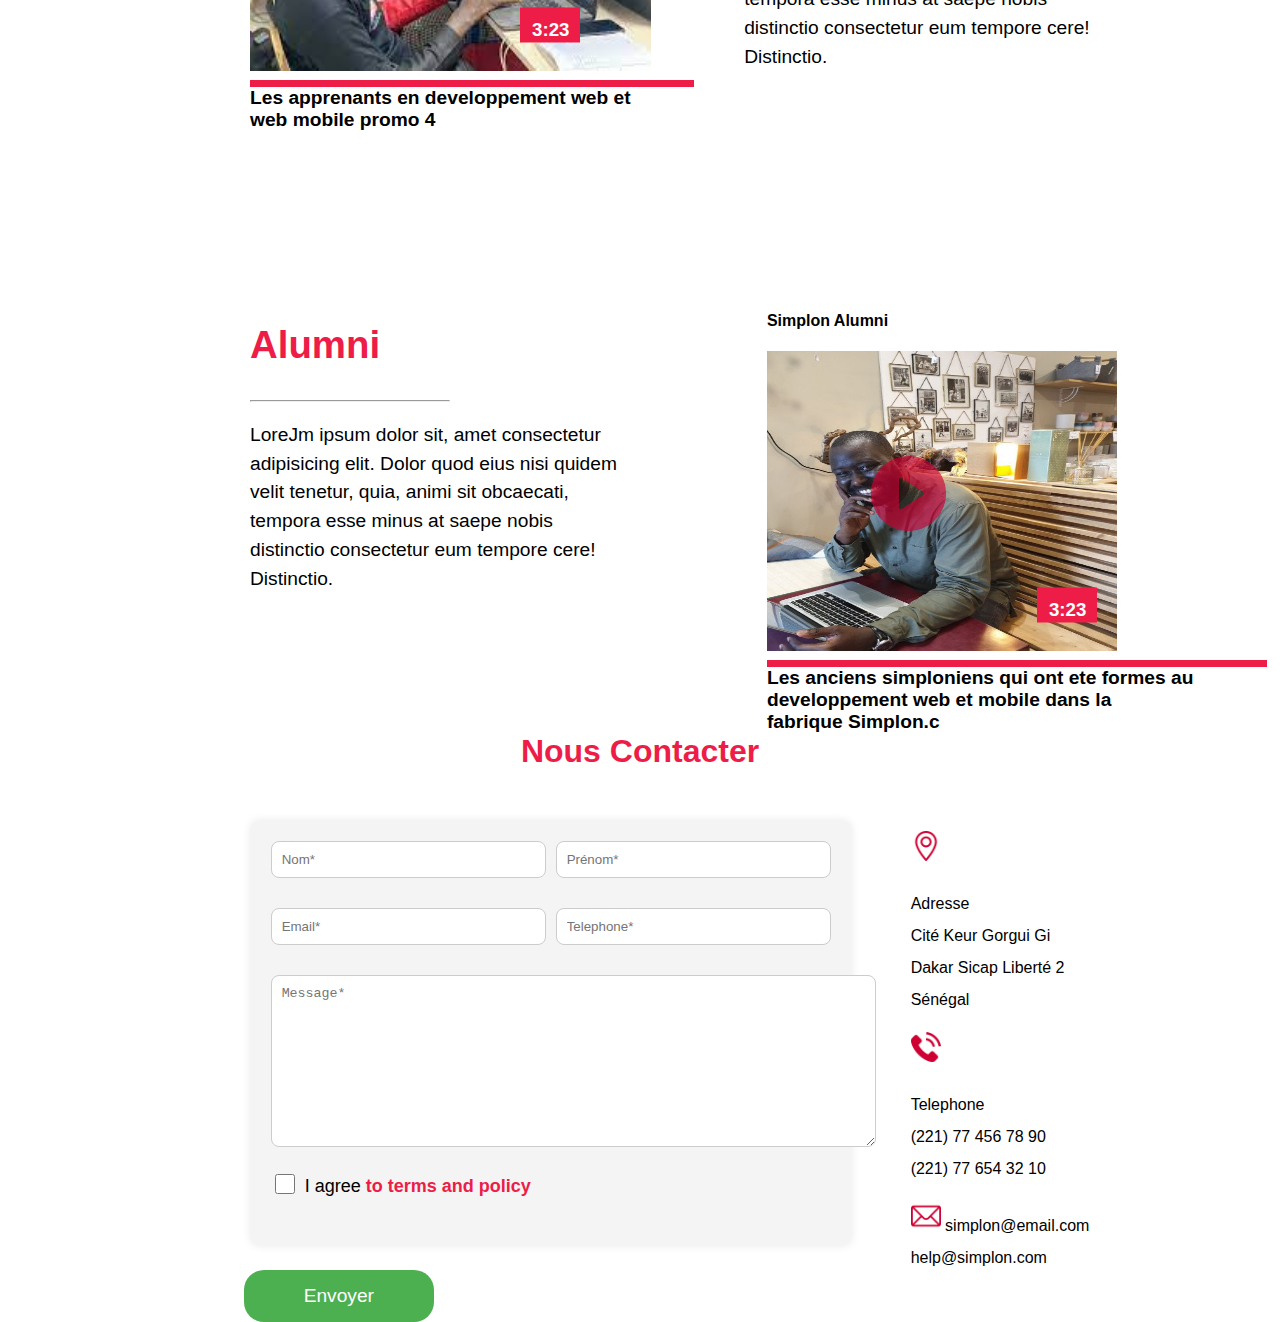
==== commit 170cc1e8: "Ajoutde la section apprenant" ====
--- a/index.html
+++ b/index.html
@@ -211,27 +211,6 @@
 </div>
     </section>
 
-    <section class="histoire">
-        <div class="video">
-            <h4>Histoire de la communauté</h4>
-            <img src="Images/13.png" alt="image apprenant" id="apprenant">
-            <img src="Images/12.png" alt="image video" id="play">
-            <div class="time">
-            <h3>3:23</h3></div>
-            <p>Les apprenants en developpement web et <br> web mobile promo 4</p>
-        </div>
-        <div class="texte">
-            <h1>Histoire de la communauté</h1>
-            <hr>
-            <p>LoreJm ipsum dolor sit, amet consectetur <br>
-                adipisicing elit. Dolor quod eius nisi quidem <br>
-                velit tenetur, quia, animi sit obcaecati, <br>
-                tempora esse minus at saepe nobis <br>
-                distinctio consectetur eum tempore cere! <br>
-                Distinctio.</p>
-        </div>
-    </section>
-
     <section class="alumni">
         <div class="texte1">
             <h1>Alumni</h1>
@@ -255,6 +234,51 @@
                 fabrique Simplon.c</p>
         </div>
     </section>
+
+    <section class="histoire">
+        <div class="video">
+            <h4>Histoire de la communauté</h4>
+            <img src="Images/13.png" alt="image apprenant" id="apprenant">
+            <img src="Images/12.png" alt="image video" id="play">
+            <div class="time">
+            <h3>3:23</h3></div>
+            <p>Les apprenants en developpement web et <br> web mobile promo 4</p>
+        </div>
+        <div class="texte">
+            <h1>Histoire de la communauté</h1>
+            <hr>
+            <p>LoreJm ipsum dolor sit, amet consectetur <br>
+                adipisicing elit. Dolor quod eius nisi quidem <br>
+                velit tenetur, quia, animi sit obcaecati, <br>
+                tempora esse minus at saepe nobis <br>
+                distinctio consectetur eum tempore cere! <br>
+                Distinctio.</p>
+        </div>
+    </section>
+
+    <section class="alumni">
+        <div class="texte1">
+            <h1>Alumni</h1>
+            <hr>
+            <p>LoreJm ipsum dolor sit, amet consectetur <br>
+                adipisicing elit. Dolor quod eius nisi quidem <br>
+                velit tenetur, quia, animi sit obcaecati, <br>
+                tempora esse minus at saepe nobis <br>
+                distinctio consectetur eum tempore cere! <br>
+                Distinctio.</p>
+        </div>
+        <div class="video">
+            <h4>Simplon Alumni</h4>
+            <img src="Images/8.png" alt="image apprenant" id="apprenant1">
+            
+            <img src="Images/12.png" alt="image video" id="play1">
+            <div class="time">
+            <h3>3:23</h3></div>
+            <p>Les anciens simploniens qui ont ete formes au <br>
+                developpement web et mobile dans la <br>
+                fabrique Simplon.c</p>
+        </div>
+    </section>
     
     <h1 class="h1">Nous Contacter</h1>
 
--- a/style.css
+++ b/style.css
@@ -331,7 +331,26 @@
     text-align: center;
     margin-bottom: 10px;
 }
-
+.image-container {
+    color: white;
+    height: 50%;
+    font-family: Arial, sans-serif;
+    background-image: url('Images/35.png'); /* Remplacez avec le chemin de votre image */
+    background-size: cover; /* Ajuste la taille de l'image pour couvrir tout l'élément body */
+    background-position: center; /* Centre l'image horizontalement */
+    background-repeat: no-repeat; 
+}
+.image-container p{
+    padding-bottom: 190px;
+}
+.overflay-box {
+width: 80%;
+    height: 200px;
+/* Rouge transparent */
+    color: #fff; /* Texte blanc */
+    text-align: center;
+   /* Centrer le texte verticalement */
+}
 .resultat{
     position: absolute;
     display: flex;
@@ -505,19 +524,7 @@
     width: 350px;
 
 }
-h4{
-    position: absolute;
-    background-color: #ee1d48;
-    color: #FFF;
-    width: 250px;
-    height: 50px;
-    padding-right: -2vh;
-    padding-left: 5vh;
-    margin-left: -10vh;
-    border: #ee1d48 1px solid;
-    border-top-right-radius: 15px;
-    border-bottom-right-radius: 15px;
-}
+
 .video p:last-child{
     margin-top: 20px;
     font-weight: bolder;
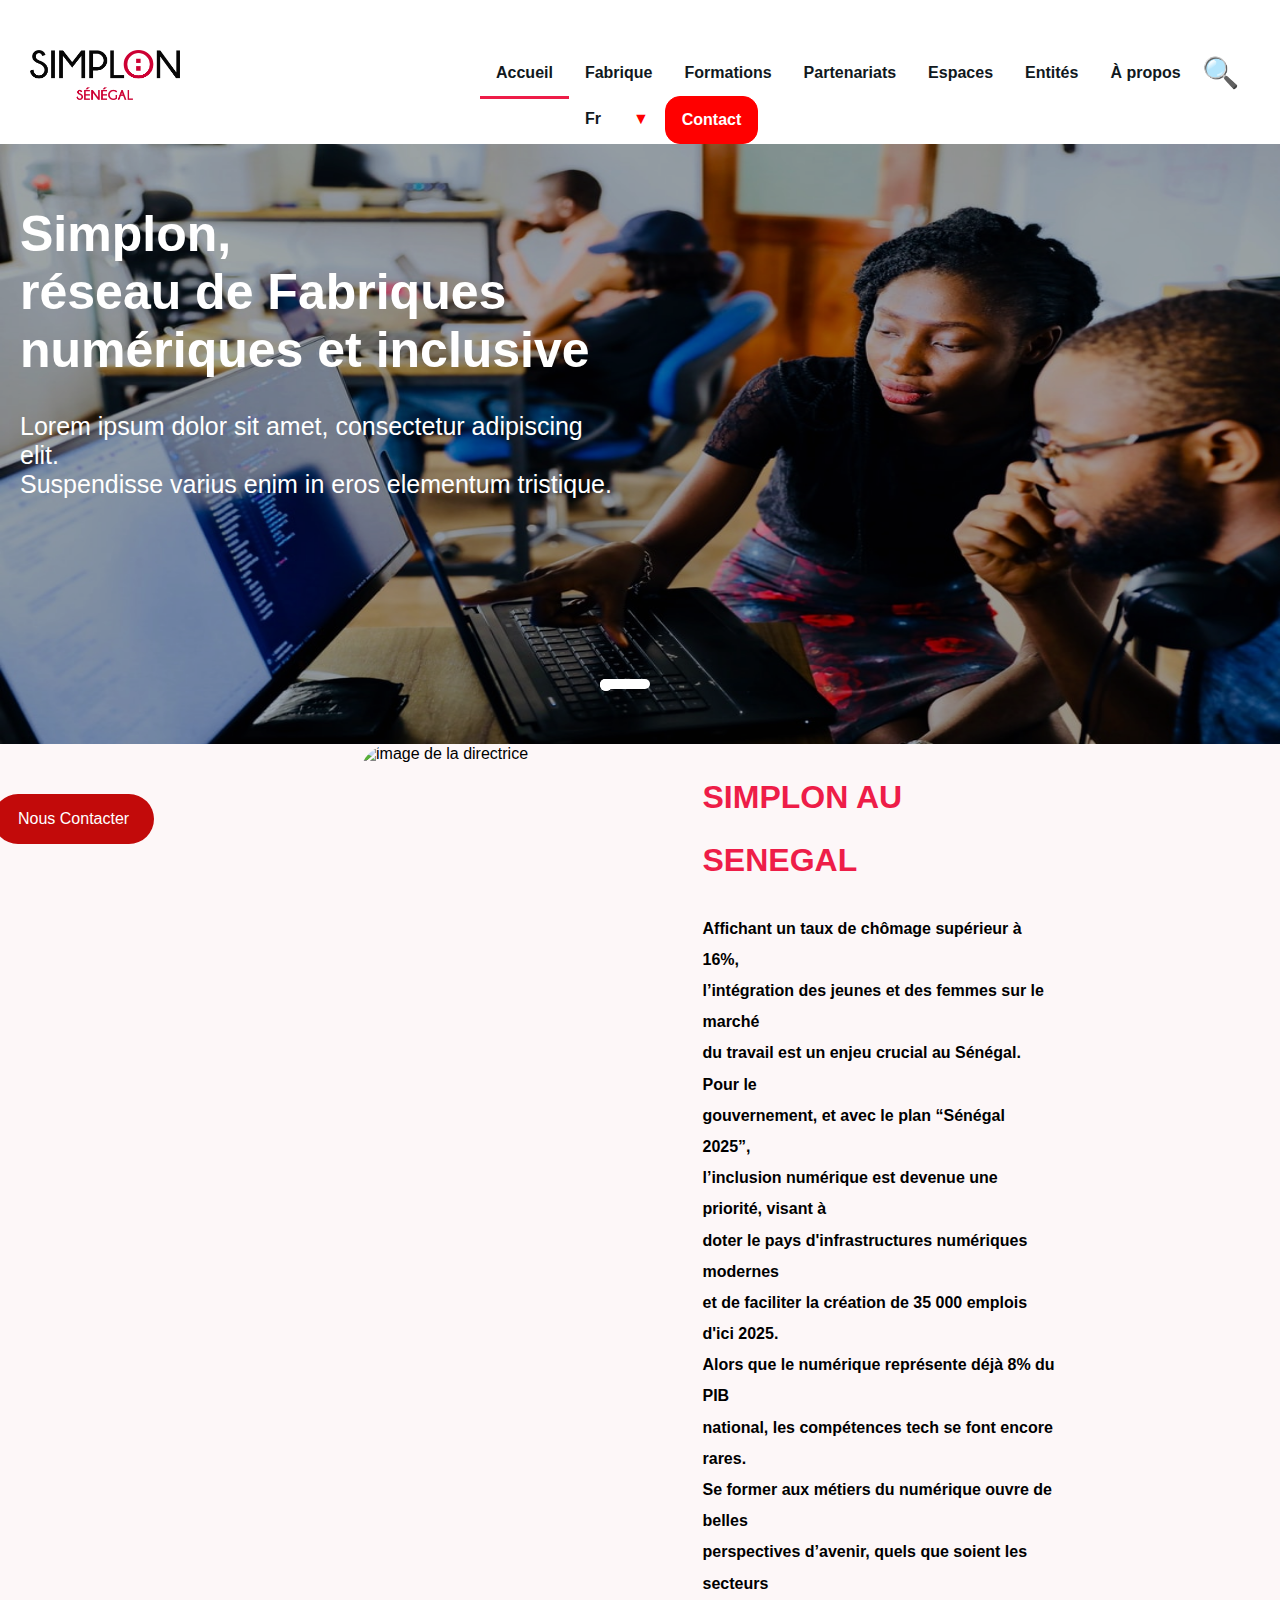
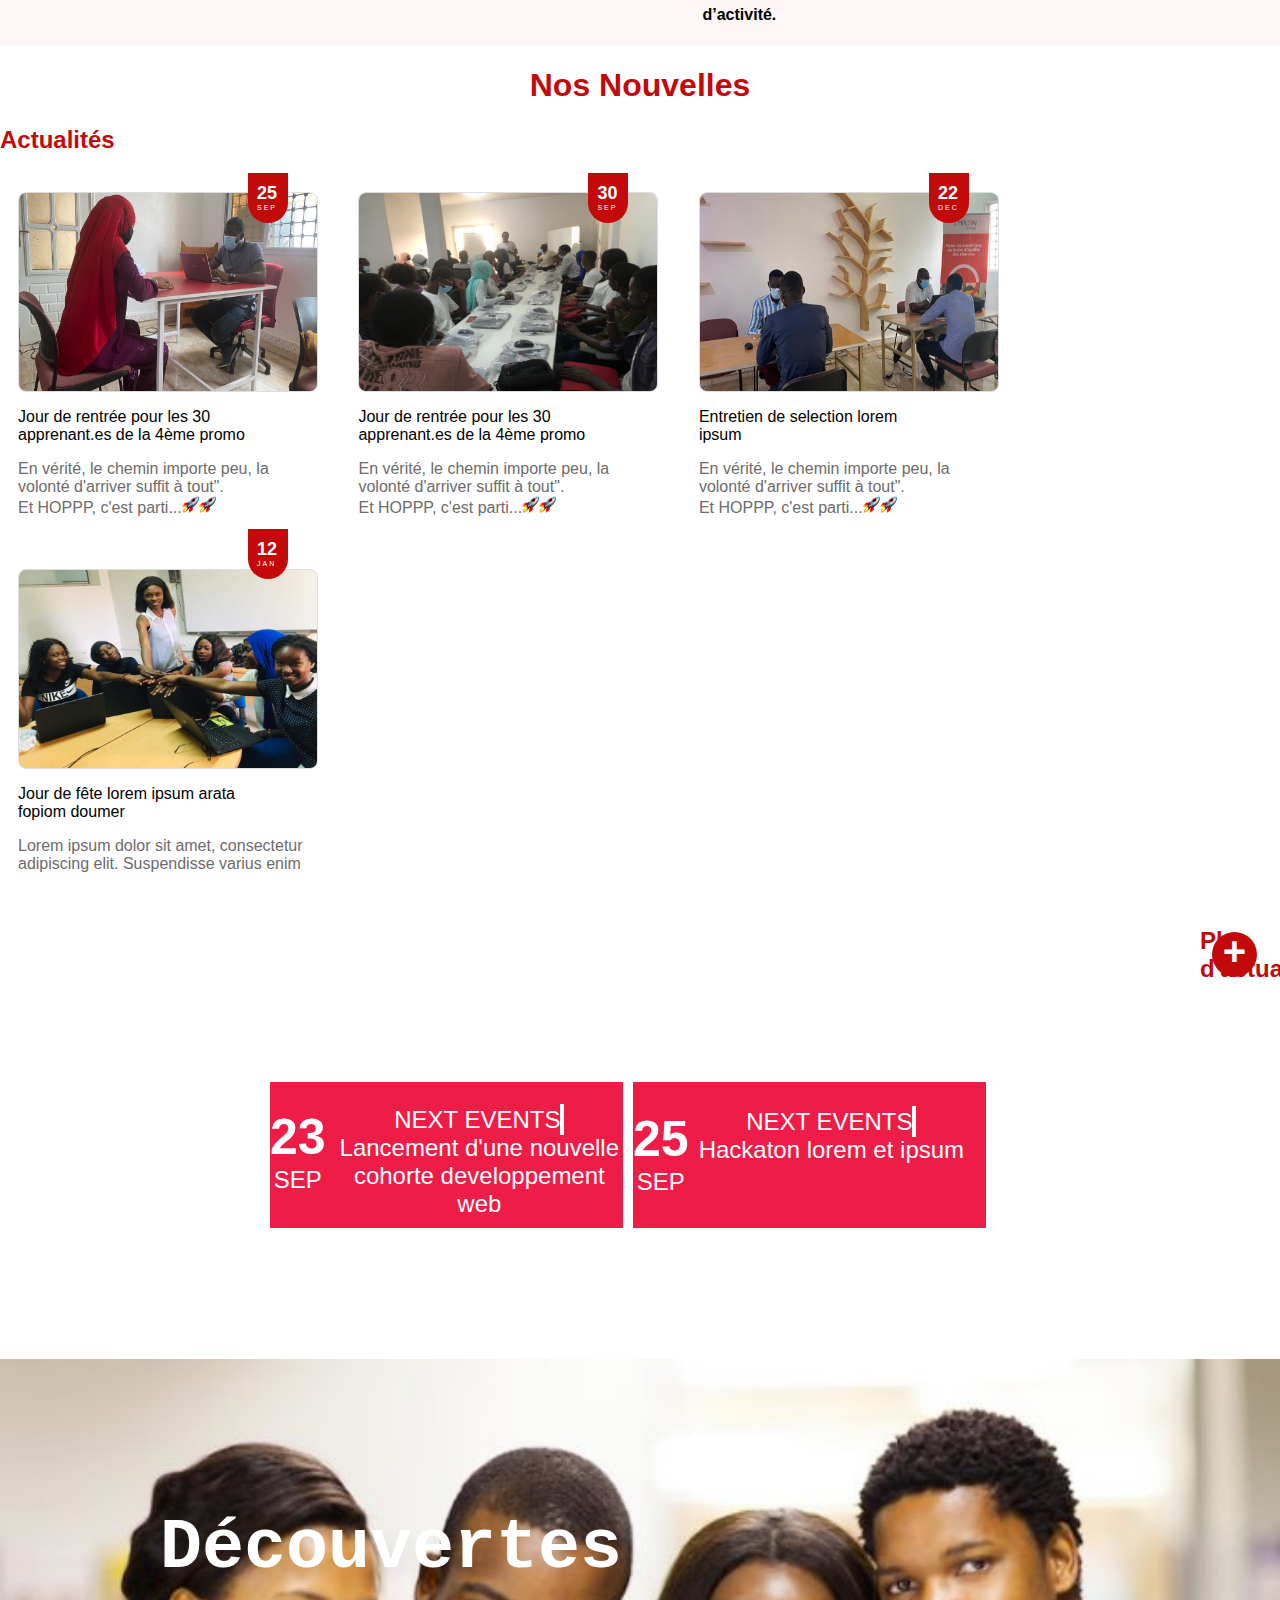
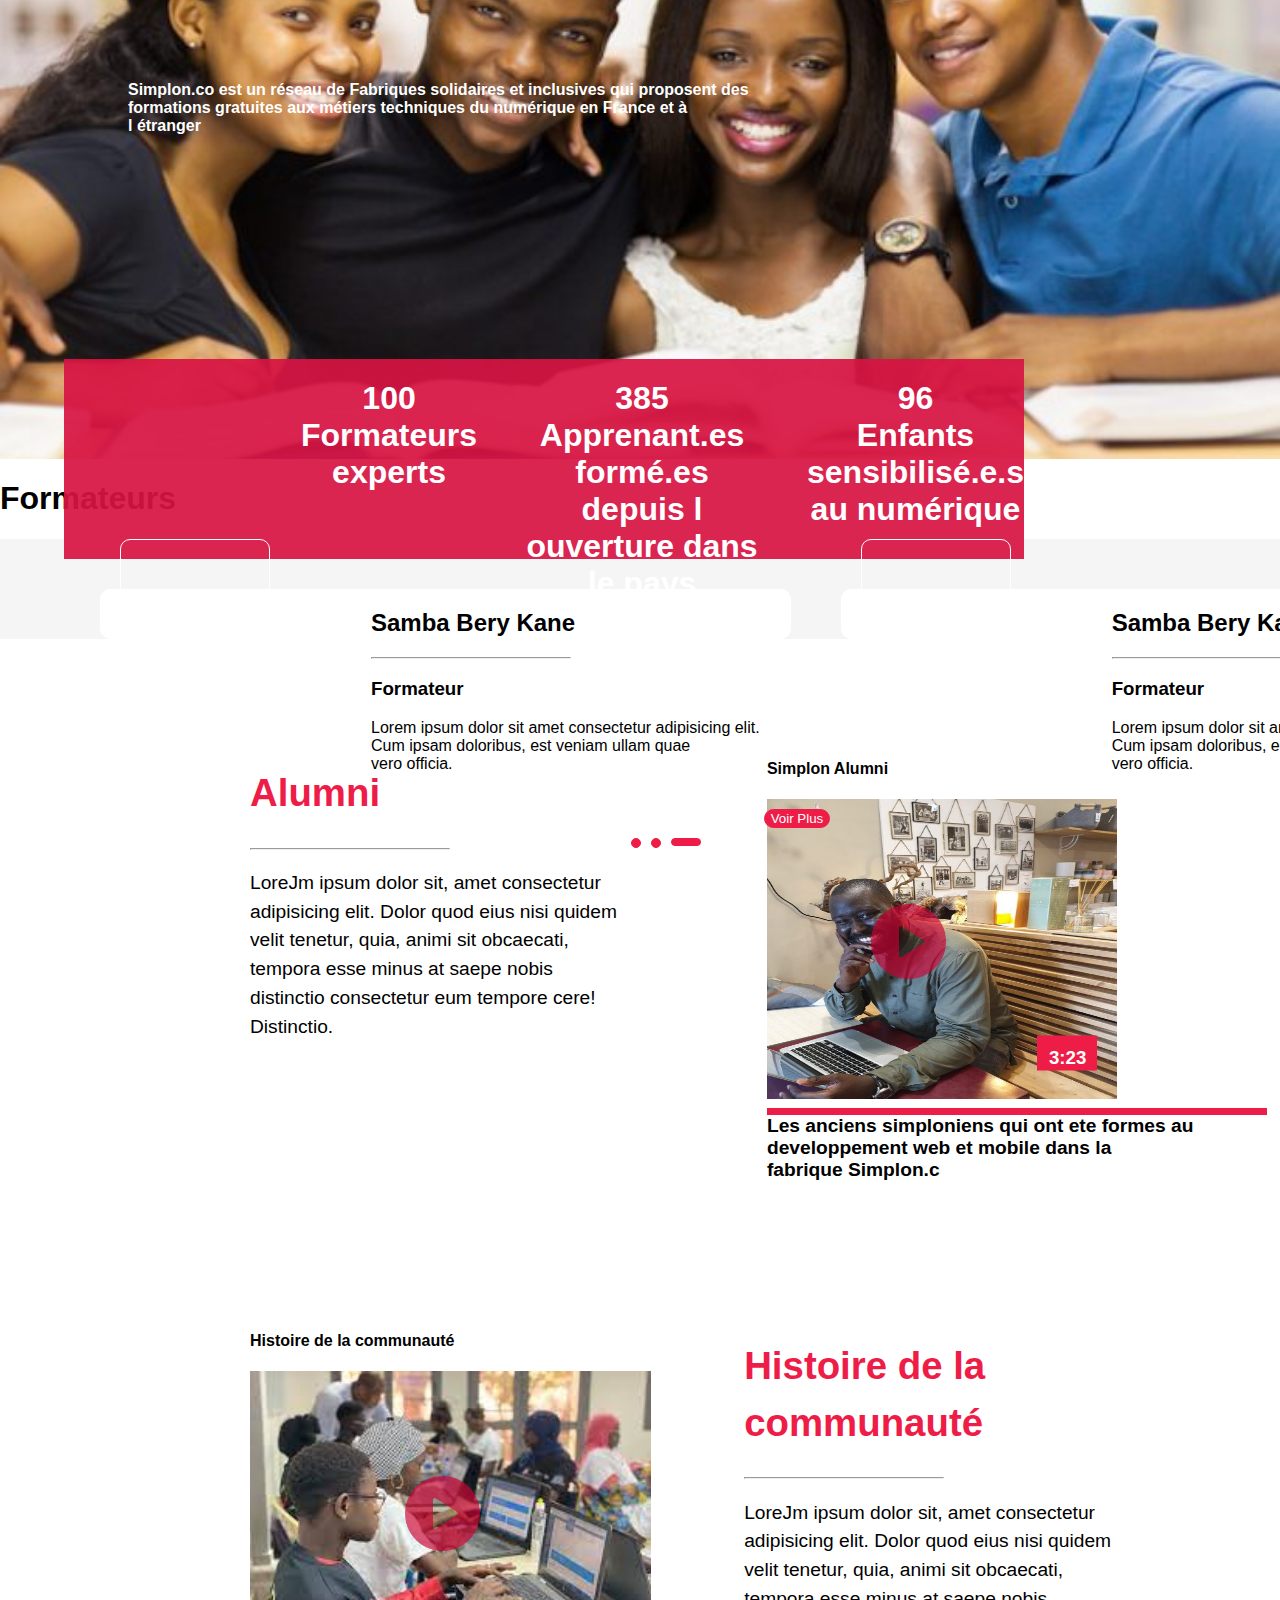
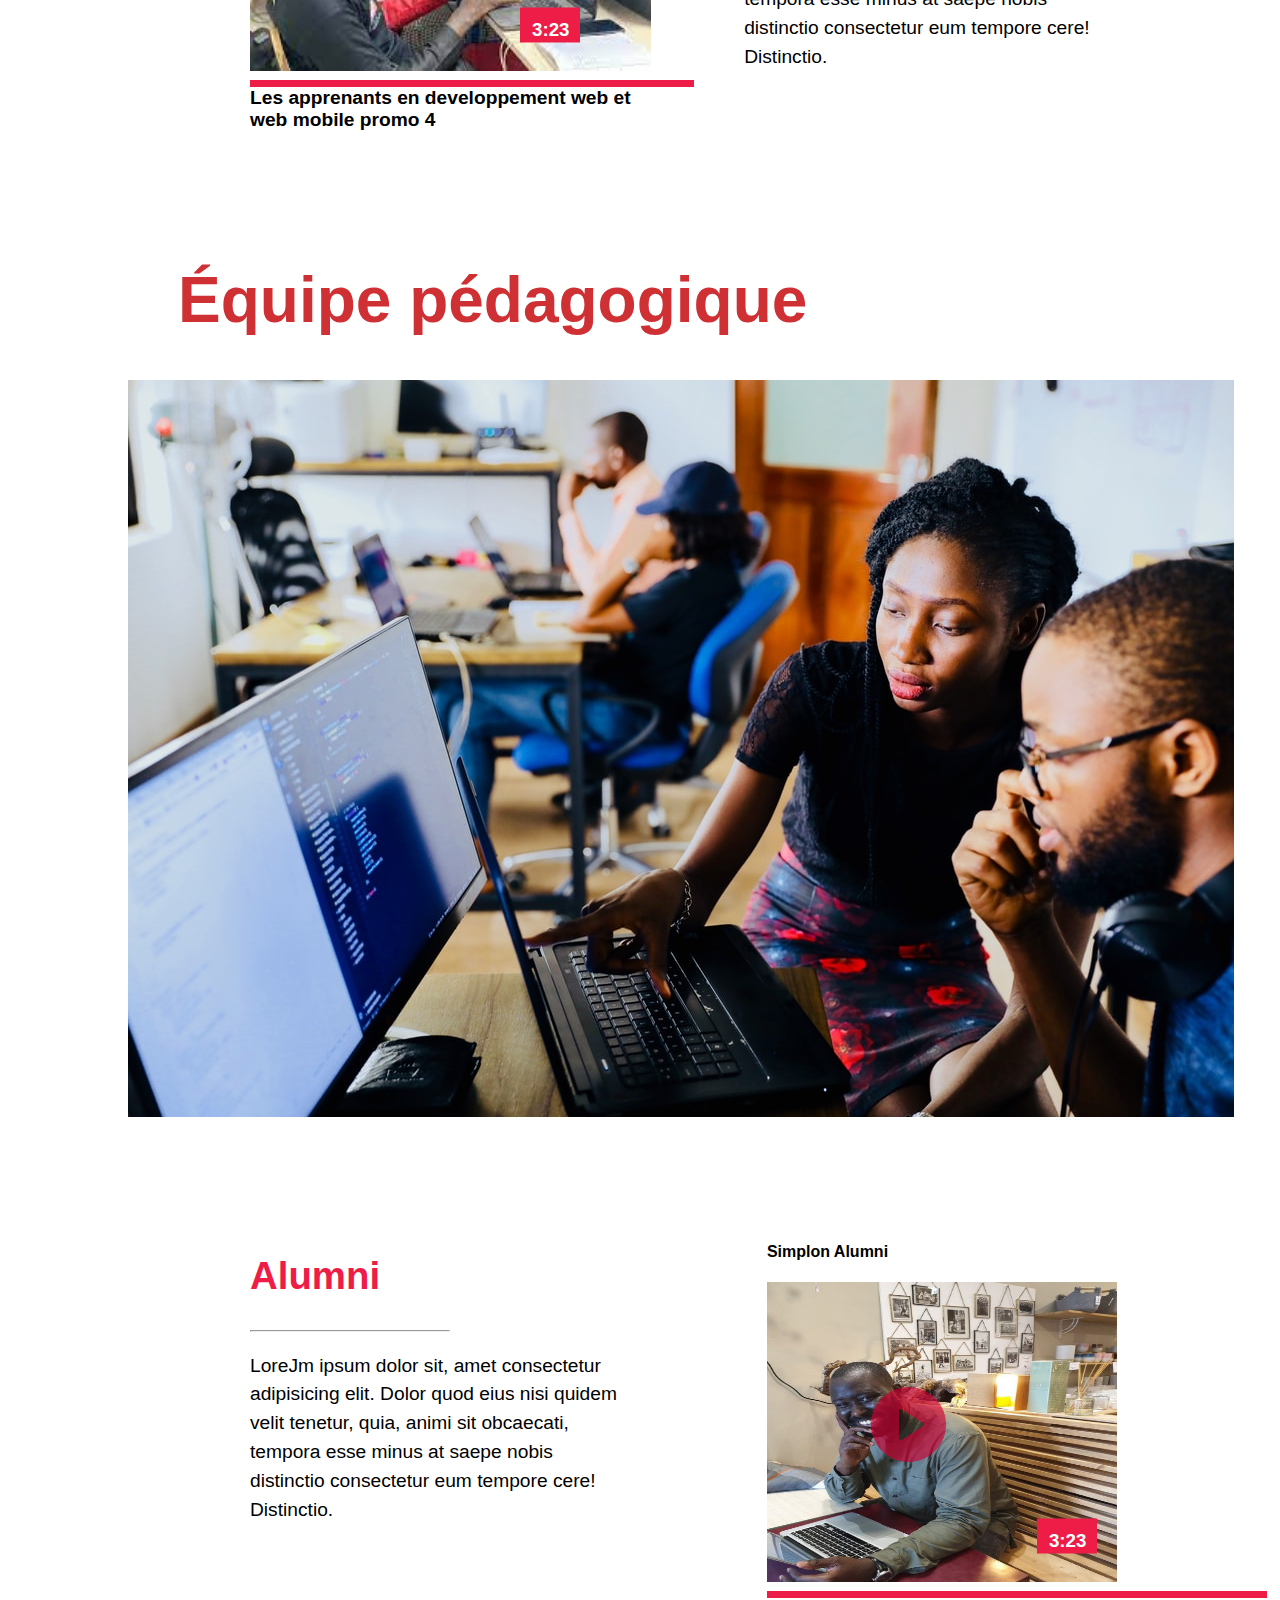
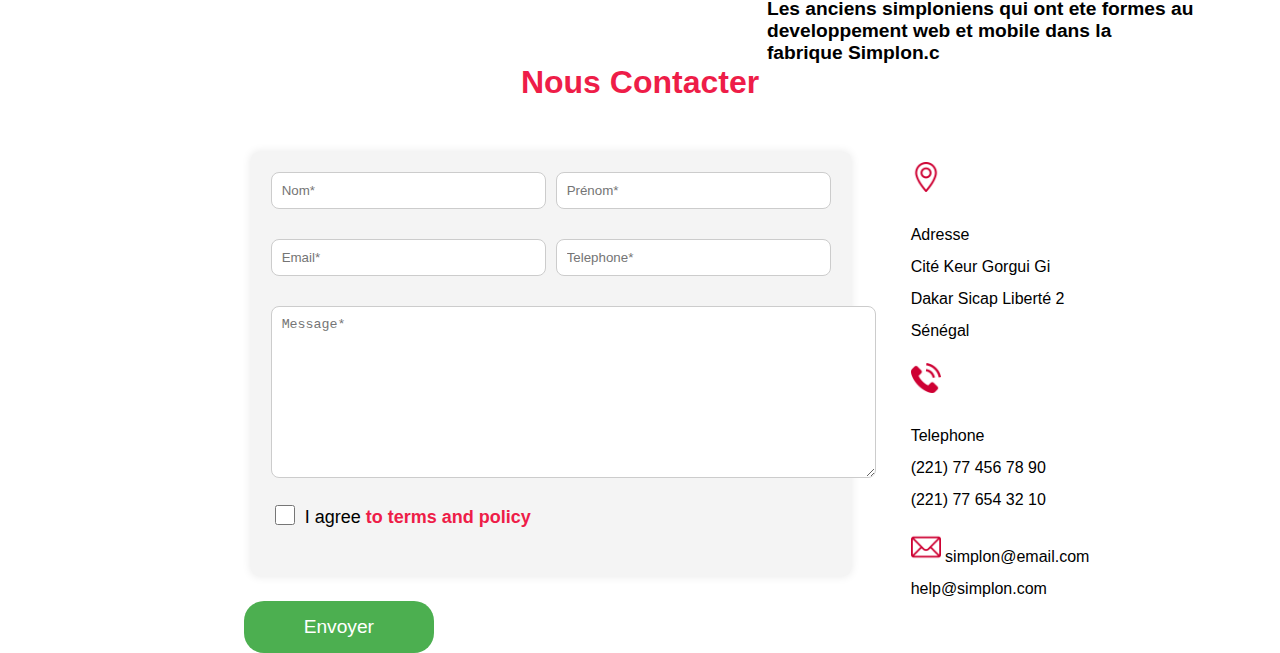
==== commit 43174b9c: "Ajout de la section equipe pédagogique" ====
--- a/index.html
+++ b/index.html
@@ -255,6 +255,17 @@
                 Distinctio.</p>
         </div>
     </section>
+    <div class="section-histoire" id="section-histoire1">
+        <div class="texte-contenaire-">
+            <div class="titre-formateurs">
+              <h1>Équipe pédagogique</h1>
+                <div class="ligne"></div>
+             </div>
+             <img src="Images/26.png" alt="" class="image-pedago">
+        </div>
+        <div>
+        </div>
+    </div>
 
     <section class="alumni">
         <div class="texte1">
--- a/style.css
+++ b/style.css
@@ -517,6 +517,22 @@
     margin-bottom: 120px;
     margin-left: -250px;
 }
+.section-histoire{
+    margin-top: 30px;
+        display: flex;
+        padding-left: 10%;
+}
+
+    .section-histoire .texte-contenaire{
+        width: 80%;
+        line-height: 1.9;
+        font-size: 30px;
+}
+.titre-formateurs{
+    color: #cf3034;
+    font-size: 32px;
+    margin-left: 50px;
+}
 #apprenant,#apprenant1{
     height: 300px;
 }
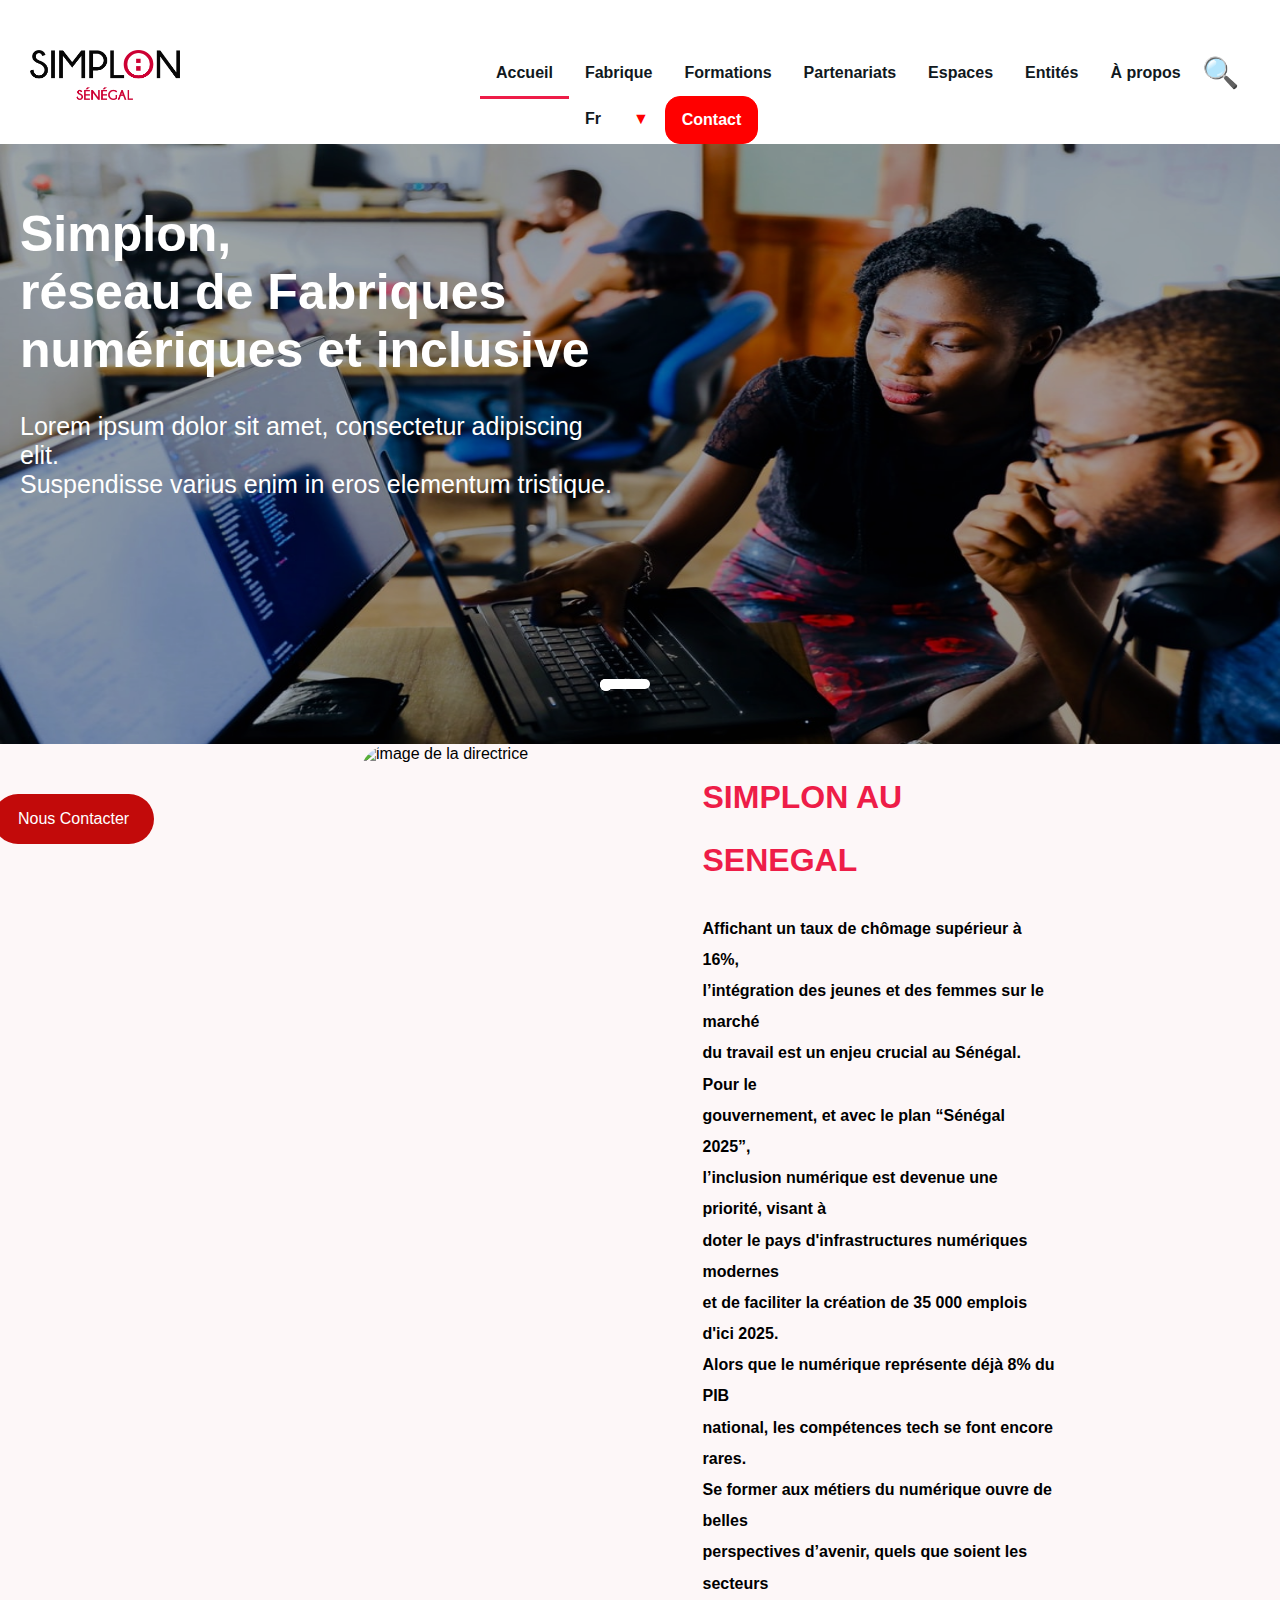
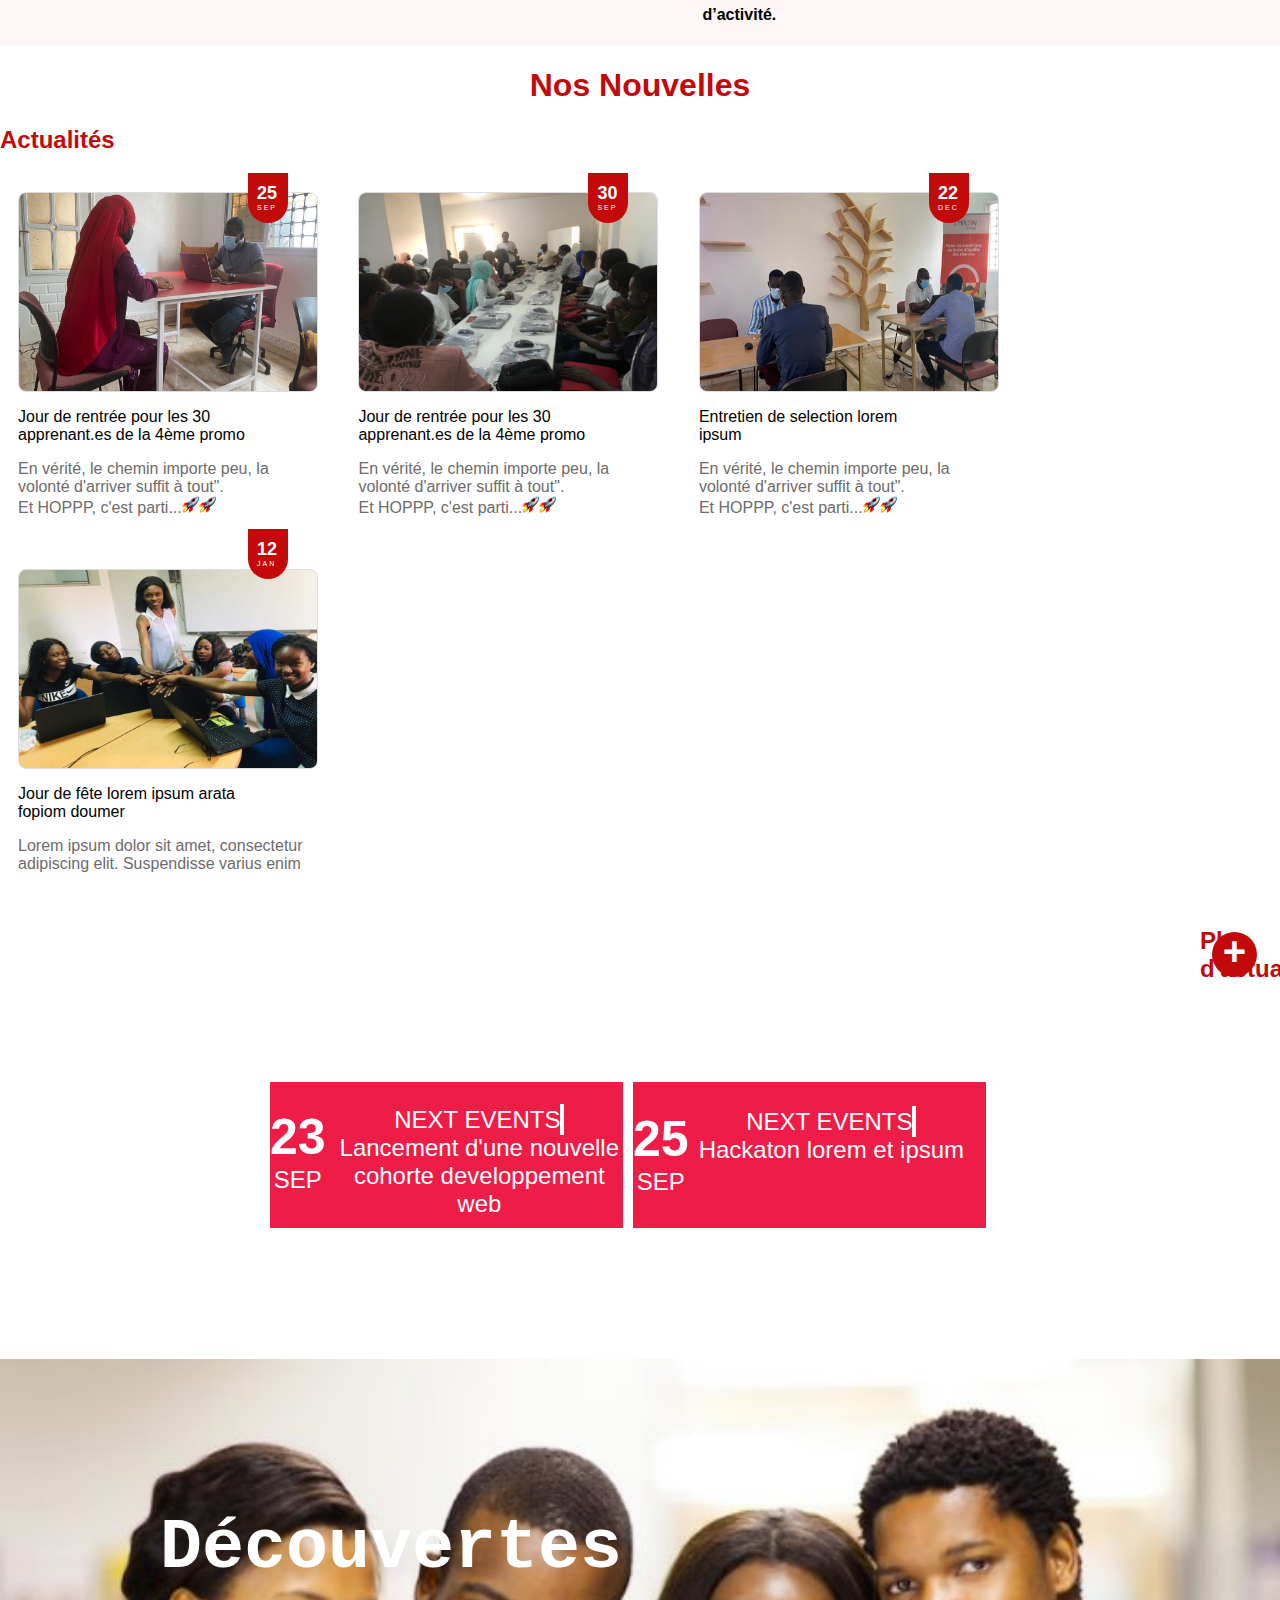
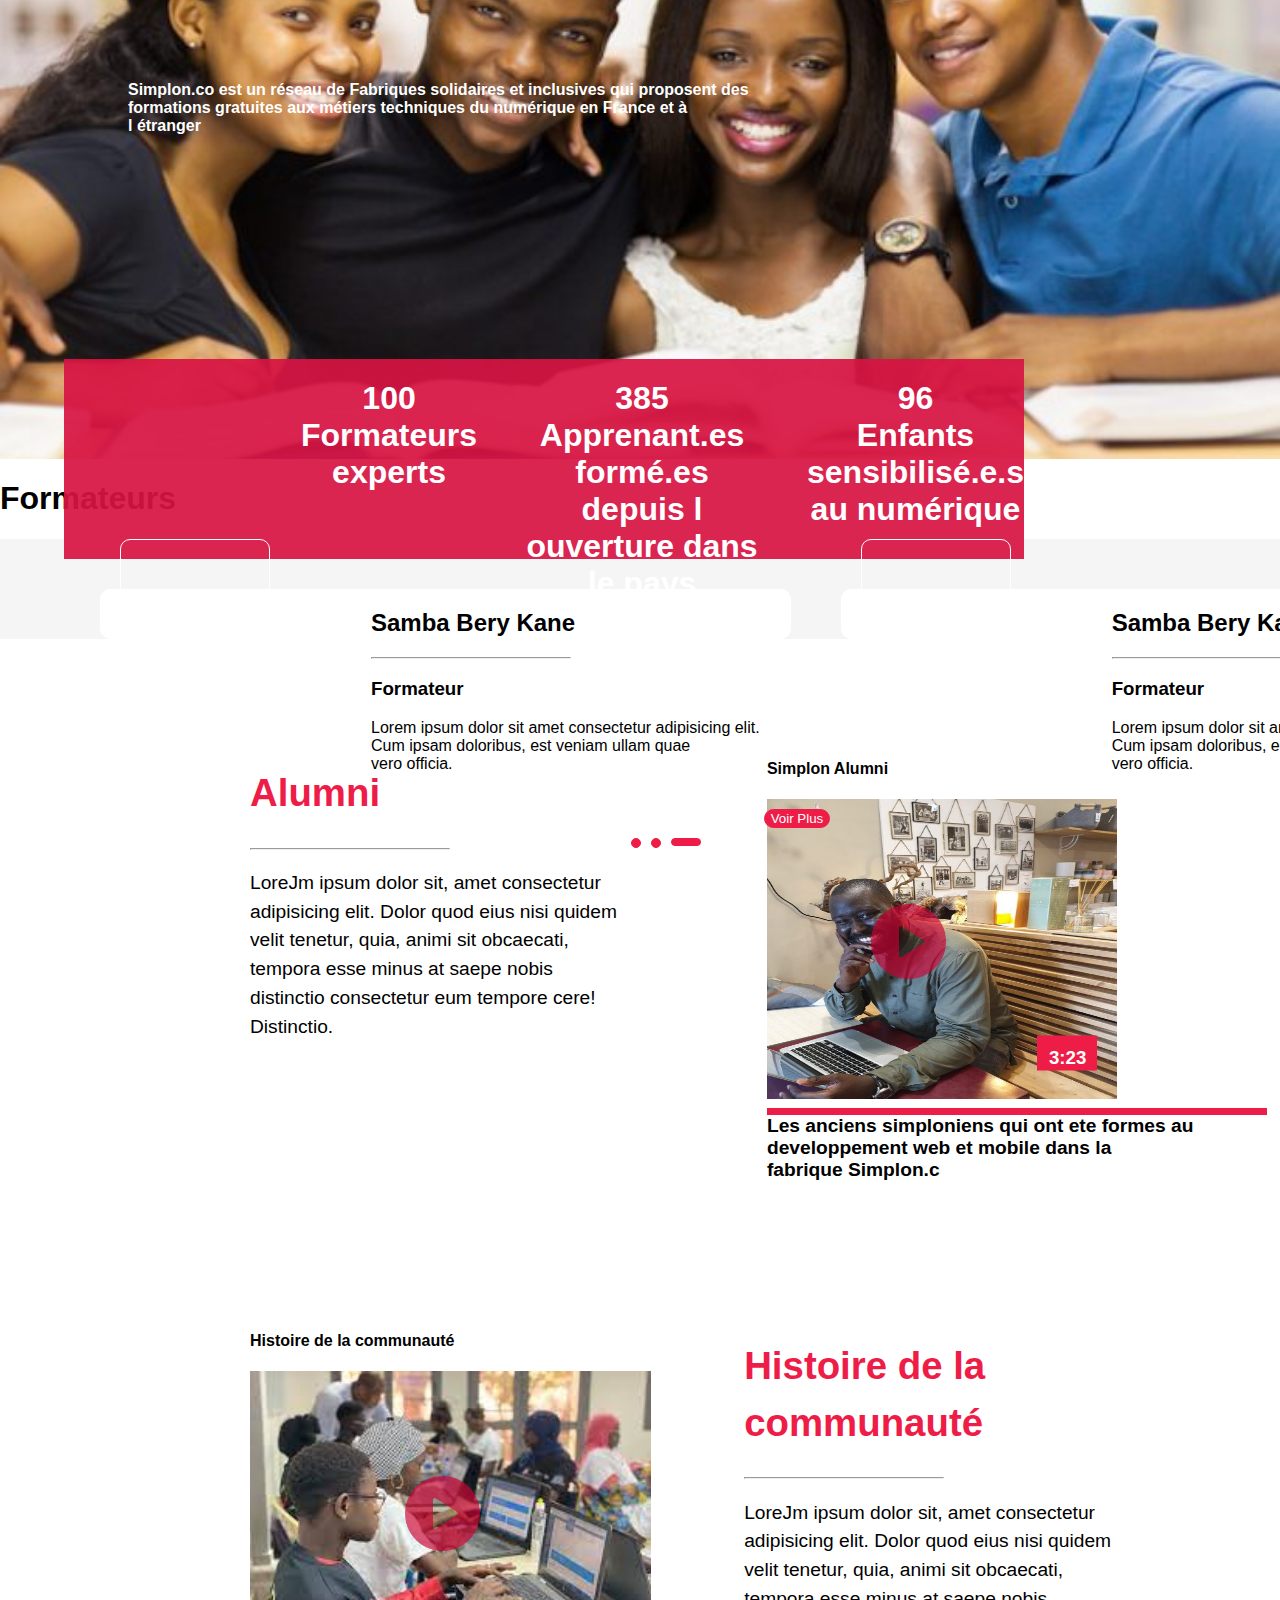
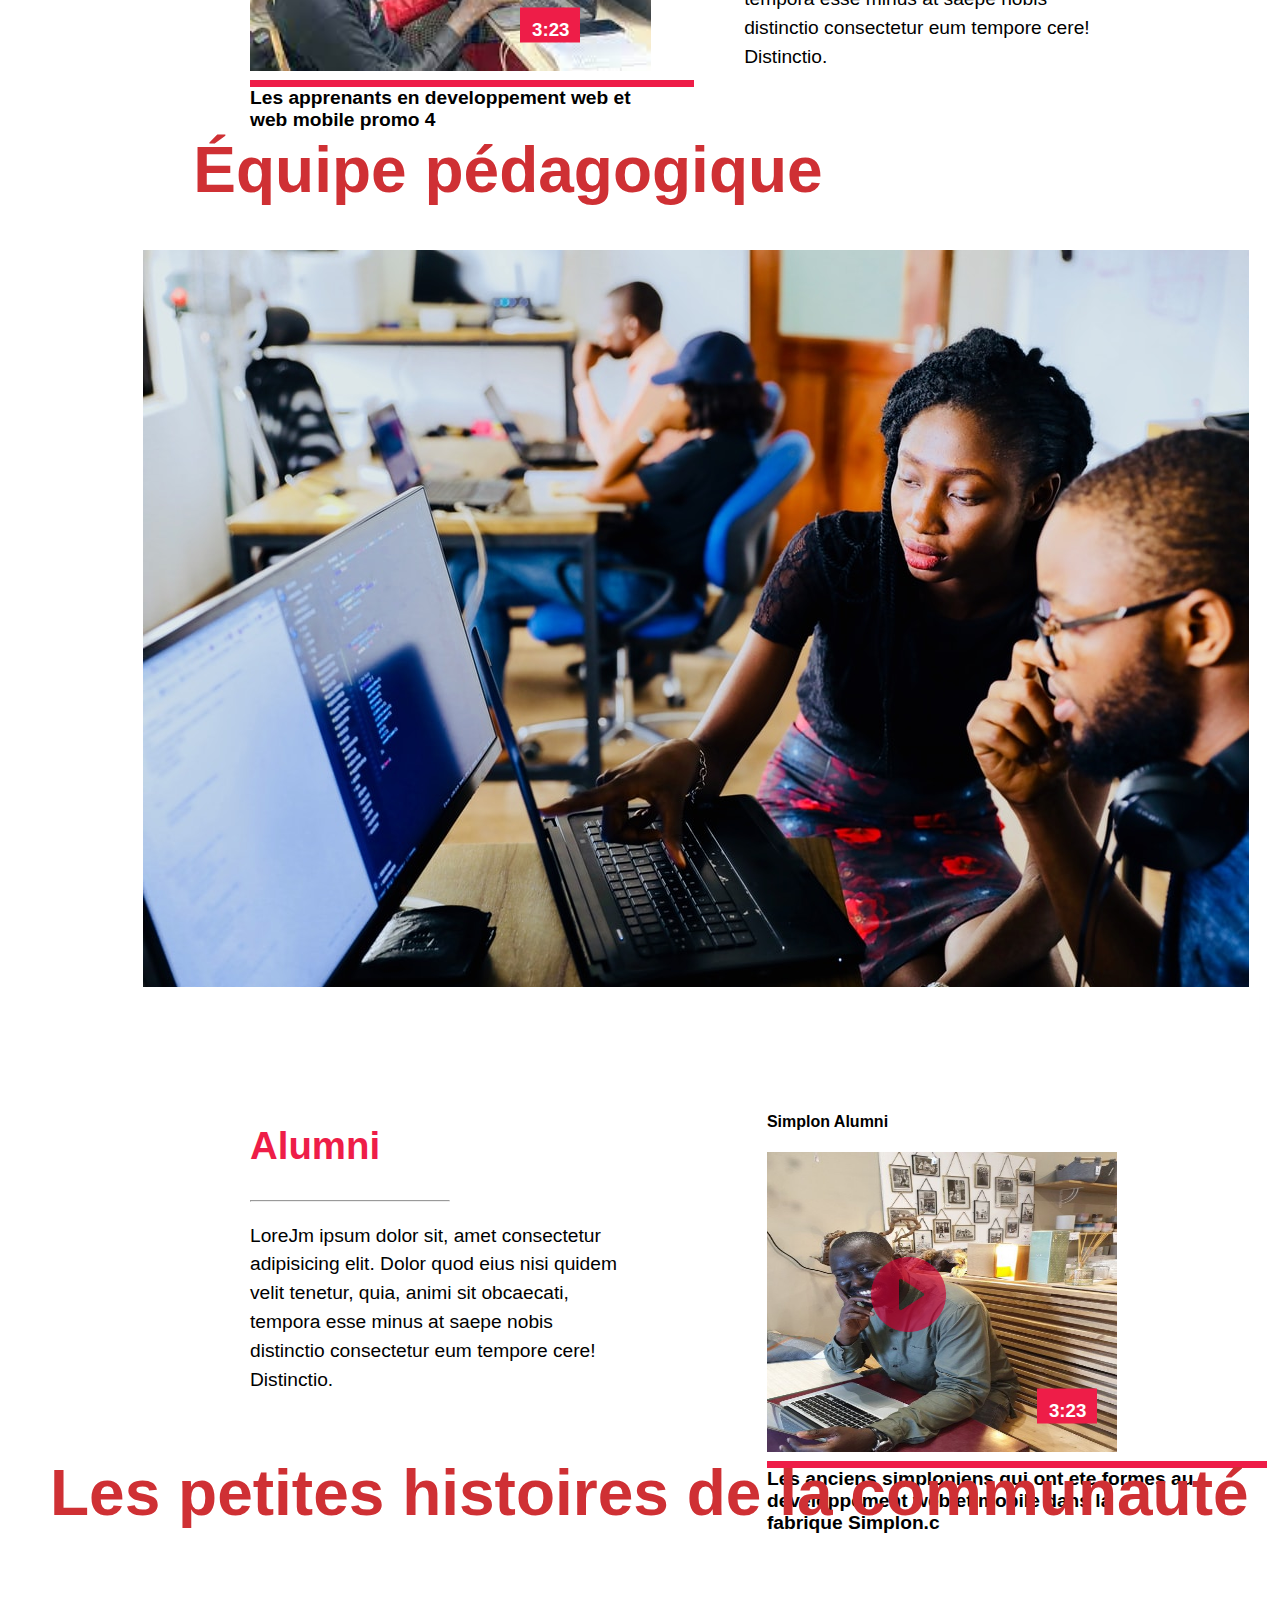
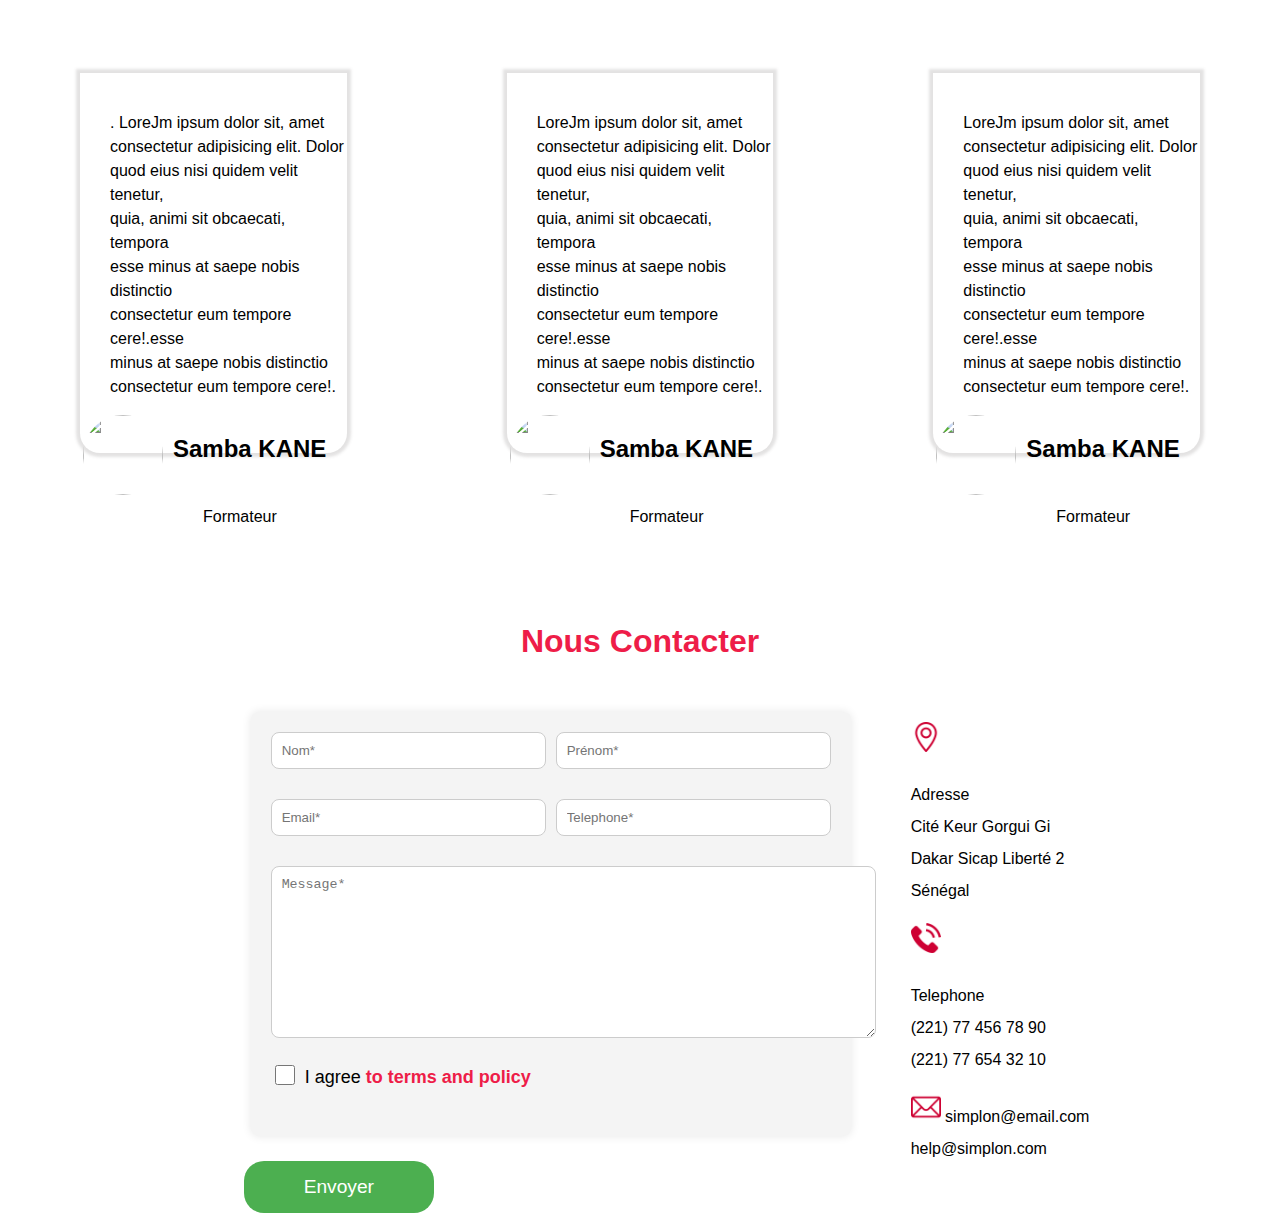
==== commit 2a9d686b: "Ajout de la section formateur" ====
--- a/index.html
+++ b/index.html
@@ -290,6 +290,80 @@
                 fabrique Simplon.c</p>
         </div>
     </section>
+
+    <div class="texte-contenaire">
+        <div class="titre-formateurs">
+          <h1>Les petites histoires de la communauté</h1>
+            <div class="ligne"></div>
+         </div>
+    </div>
+    <div class="equipe">
+        <div class="formateur-equipe">
+         <p>.
+             LoreJm ipsum dolor sit, amet<br>
+             consectetur adipisicing elit. Dolor<br>
+             quod eius nisi quidem velit tenetur,<br>
+             quia, animi sit obcaecati, tempora<br>
+             esse minus at saepe nobis distinctio<br>
+             consectetur eum tempore cere!.esse<br>
+             minus at saepe nobis distinctio<br>
+             consectetur eum tempore cere!. 
+         </p>
+         <div class="formateur-footer">
+             <img src="Images/19.png" alt="">
+             <div class="footer-title">
+                 <h2>Samba KANE</h2>
+                 <p>Formateur</p>
+             </div>
+         </div>
+        </div>
+ 
+        <div class="formateur-equipe">
+         <p>
+             LoreJm ipsum dolor sit, amet<br>
+             consectetur adipisicing elit. Dolor<br>
+             quod eius nisi quidem velit tenetur,<br>
+             quia, animi sit obcaecati, tempora<br>
+             esse minus at saepe nobis distinctio<br>
+             consectetur eum tempore cere!.esse<br>
+             minus at saepe nobis distinctio<br>
+             consectetur eum tempore cere!. 
+         </p>
+         <div class="formateur-footer">
+             <img src="Images/19.png" alt="">
+             <div class="footer-title">
+                 <h2>Samba KANE</h2>
+                 <p>Formateur</p>
+             </div>
+         </div>
+        </div>
+ 
+        <div class="formateur-equipe">
+         <p>
+             LoreJm ipsum dolor sit, amet<br>
+             consectetur adipisicing elit. Dolor<br>
+             quod eius nisi quidem velit tenetur,<br>
+             quia, animi sit obcaecati, tempora<br>
+             esse minus at saepe nobis distinctio<br>
+             consectetur eum tempore cere!.esse<br>
+             minus at saepe nobis distinctio<br>
+             consectetur eum tempore cere!. 
+         </p>
+         <div class="formateur-footer">
+             <img src="Images/19.png" alt="">
+             <div class="footer-title">
+                 <h2>Samba KANE</h2>
+                 <p>Formateur</p>
+             </div>
+         </div>
+        </div>
+     </div>
+ 
+ 
+     
+ </div>  
+ </div>
+ 
     
     <h1 class="h1">Nous Contacter</h1>
 
--- a/style.css
+++ b/style.css
@@ -540,7 +540,83 @@
     width: 350px;
 
 }
-
+.equipe{
+    display: flex;
+    justify-content: space-evenly;
+}
+#section-histoire1{
+    margin-top: -100px;
+}
+.formateur-equipe{
+    width: 320px;
+    height: 380px;
+    margin-top: 100px;
+    box-shadow: 0px 0px 3px 4px rgba(98, 94, 94, 0.18);
+    margin-left: 80px;
+    margin-right: 80px;
+    margin-bottom: 50px;
+    border-radius: 0px 0px 20px 20px;
+    display: grid;
+}
+.formateur-equipe p{
+    text-align: left;
+    padding-top: 22px;
+    padding-left: 30px;
+    line-height: 1.5;
+}
+.footer-title h2{
+    text-align: start;
+}
+.footer-title p{
+    text-align: start;
+}
+.formateur-footer{
+    display: flex;
+    padding-left: 3px;
+}
+.formateur-footer img{
+    height: 80px;
+    width: 80px;
+    border-radius: 50%;
+}
+.footer-title{
+    padding-left: 10px;
+}
+.section-histoire{
+    margin-top: 40px;
+    display: flex;
+    justify-content: space-evenly;
+}
+.image-contenaire{
+    width: 1200px;
+    height: 600px;
+    margin-top: 80px;
+    box-shadow: 0px 0px 3px 4px rgba(98, 94, 94, 0.18);
+    margin-left: 80px;
+    margin-right: 80px;
+    margin-bottom: 50px;
+    border-radius: 0px 0px 20px 20px;
+}
+.image-contenaire img{
+
+    border-bottom: 8px solid #cf3034;
+    width: 100%;
+    height:80%;
+}
+.image-contenaire h3{
+    margin-top: 30px;
+    margin-left: -40px;
+    padding-left: 10px;
+    padding-top: 10px;
+    background: #cf3034;
+    color: #ffff;
+    width: 300px;
+    height: 35px;
+    position: absolute;
+    border-radius: 0px 20px 20px 0px;
+    box-shadow: 0px 1px 1px 1px rgba(130, 128, 128, 0.499);
+
+}
 .video p:last-child{
     margin-top: 20px;
     font-weight: bolder;
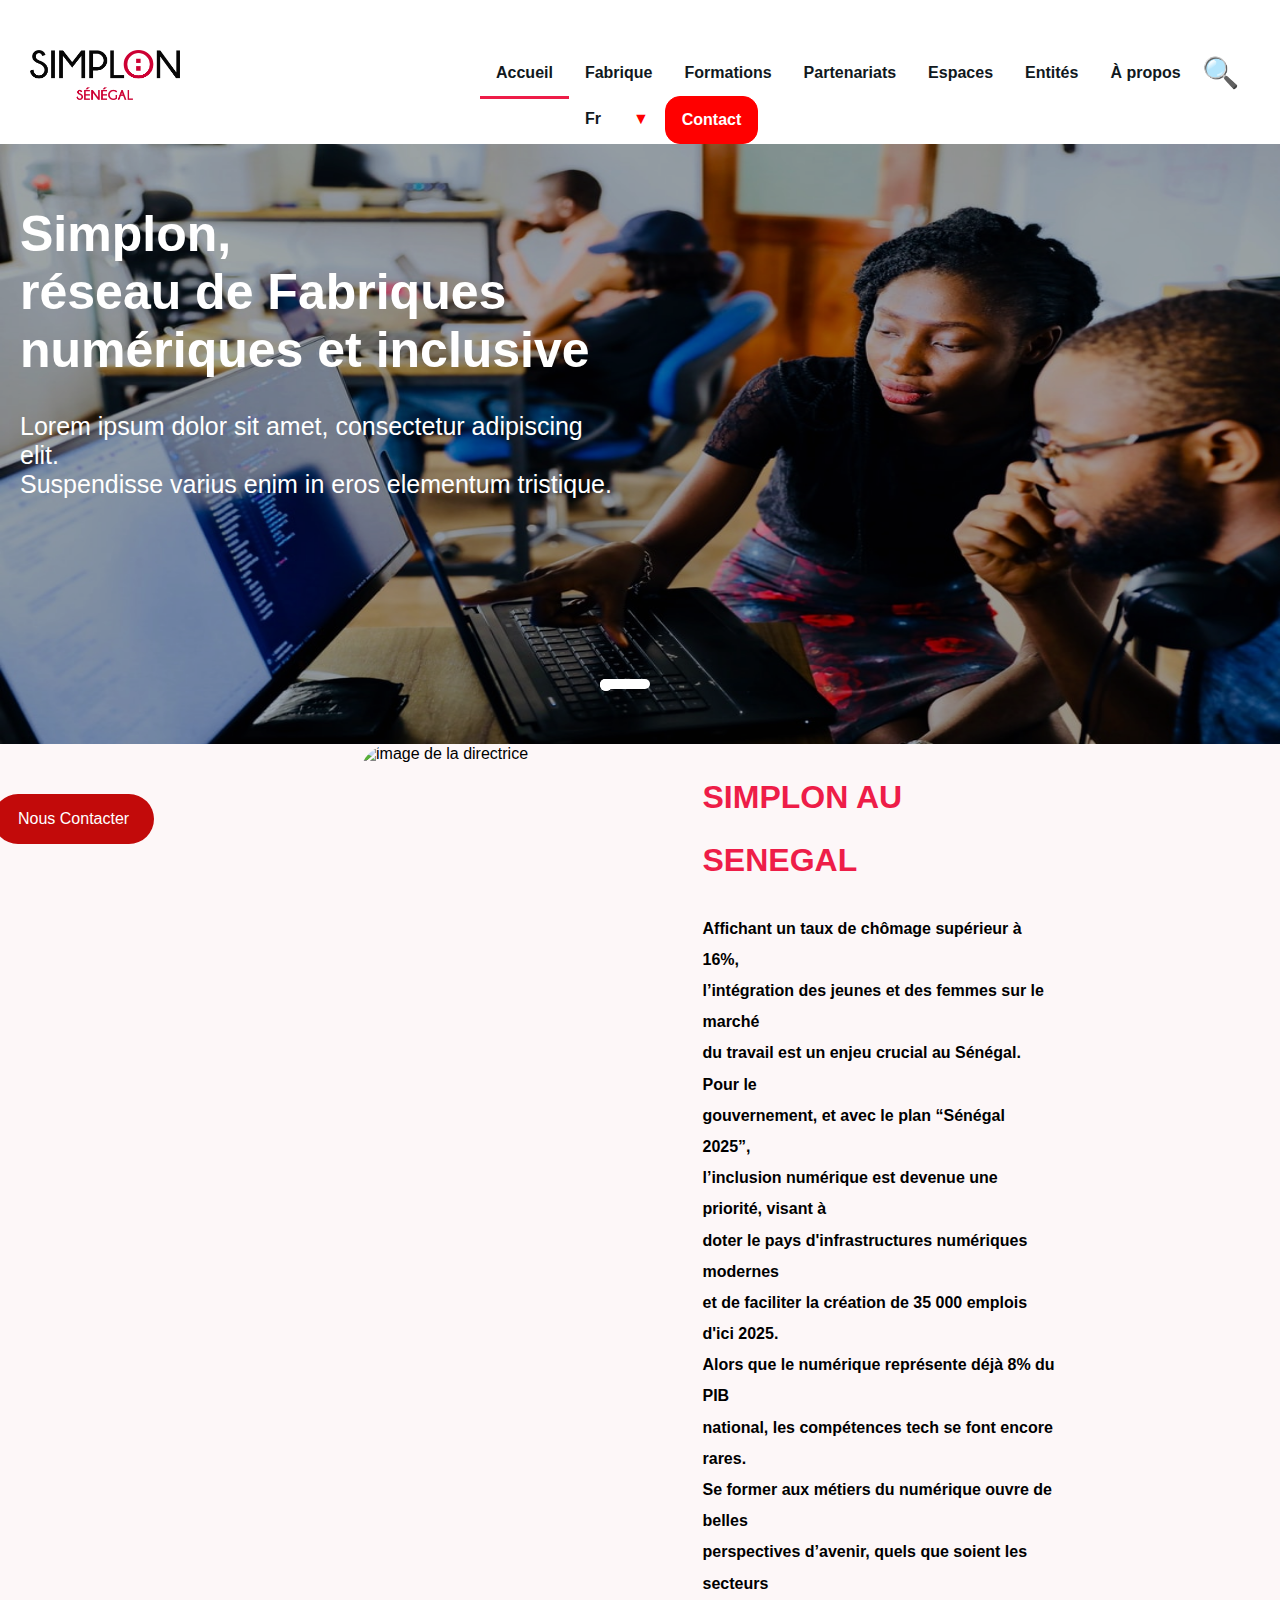
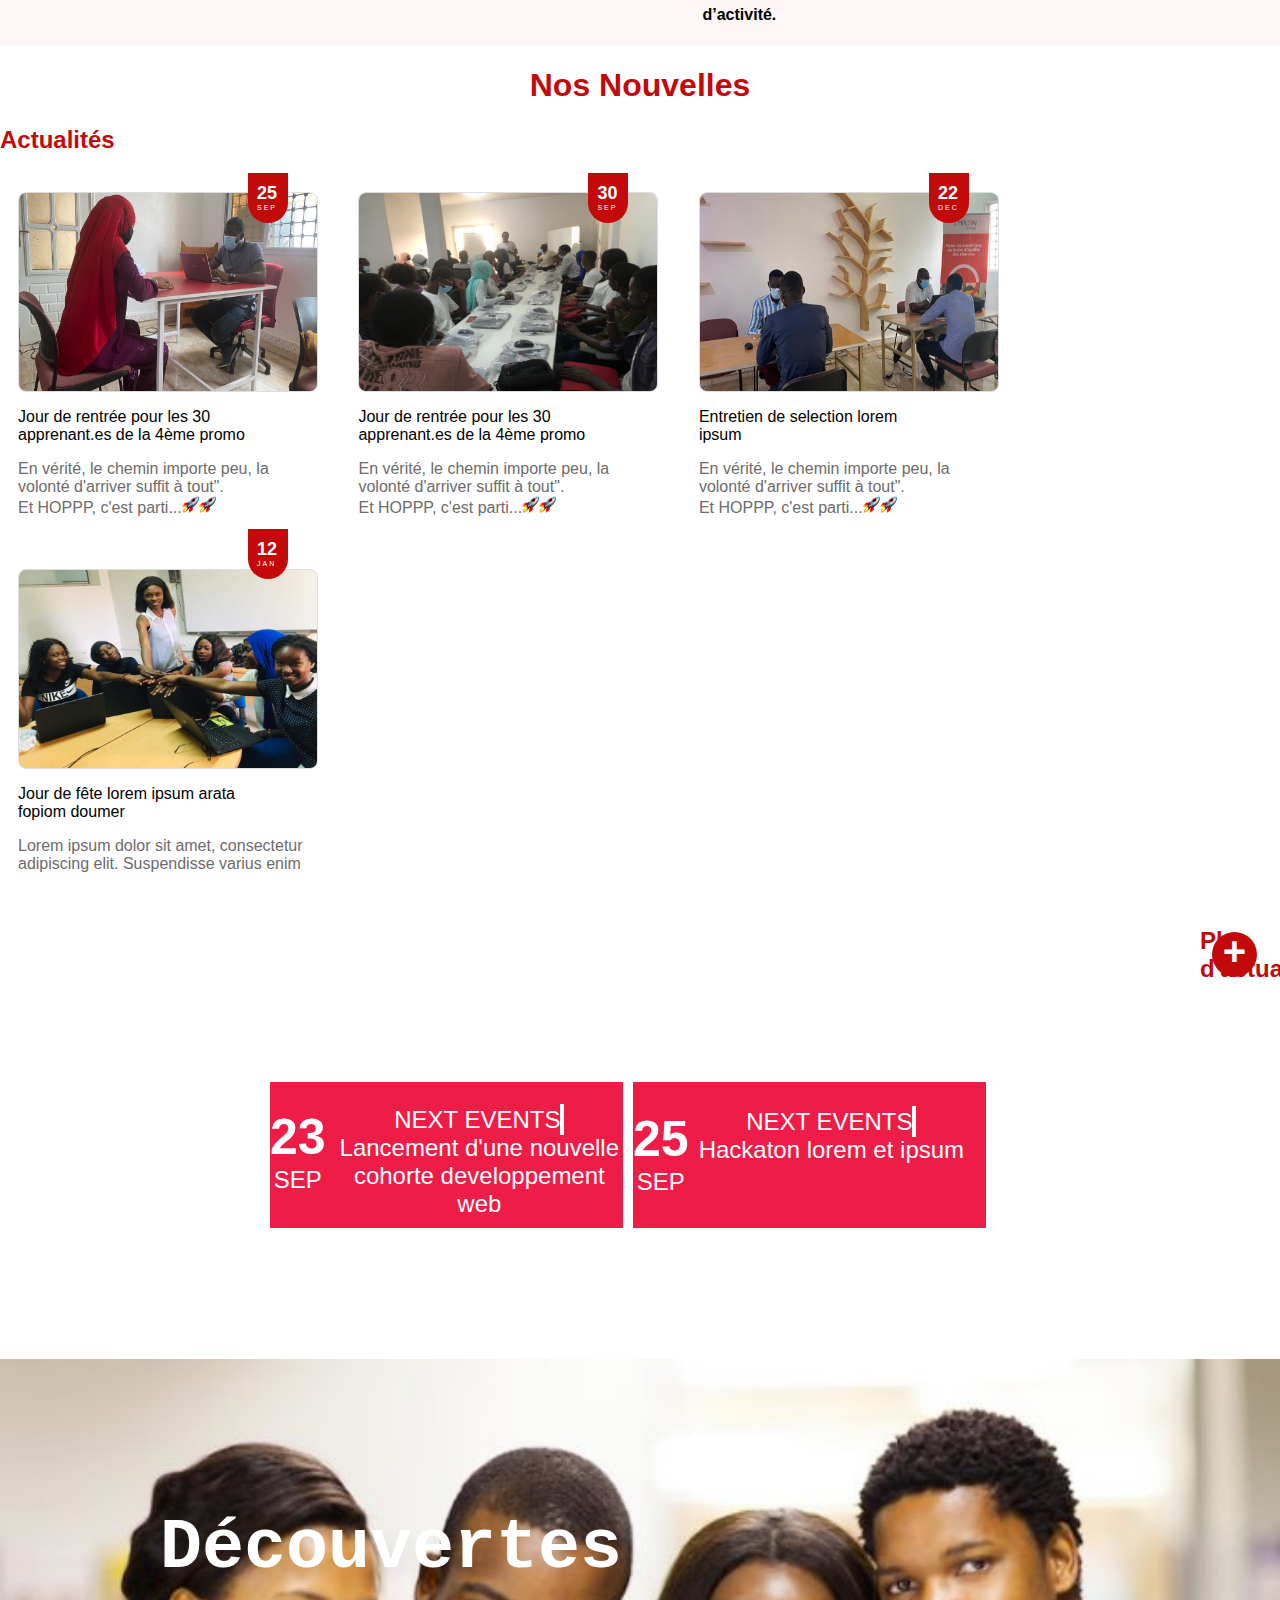
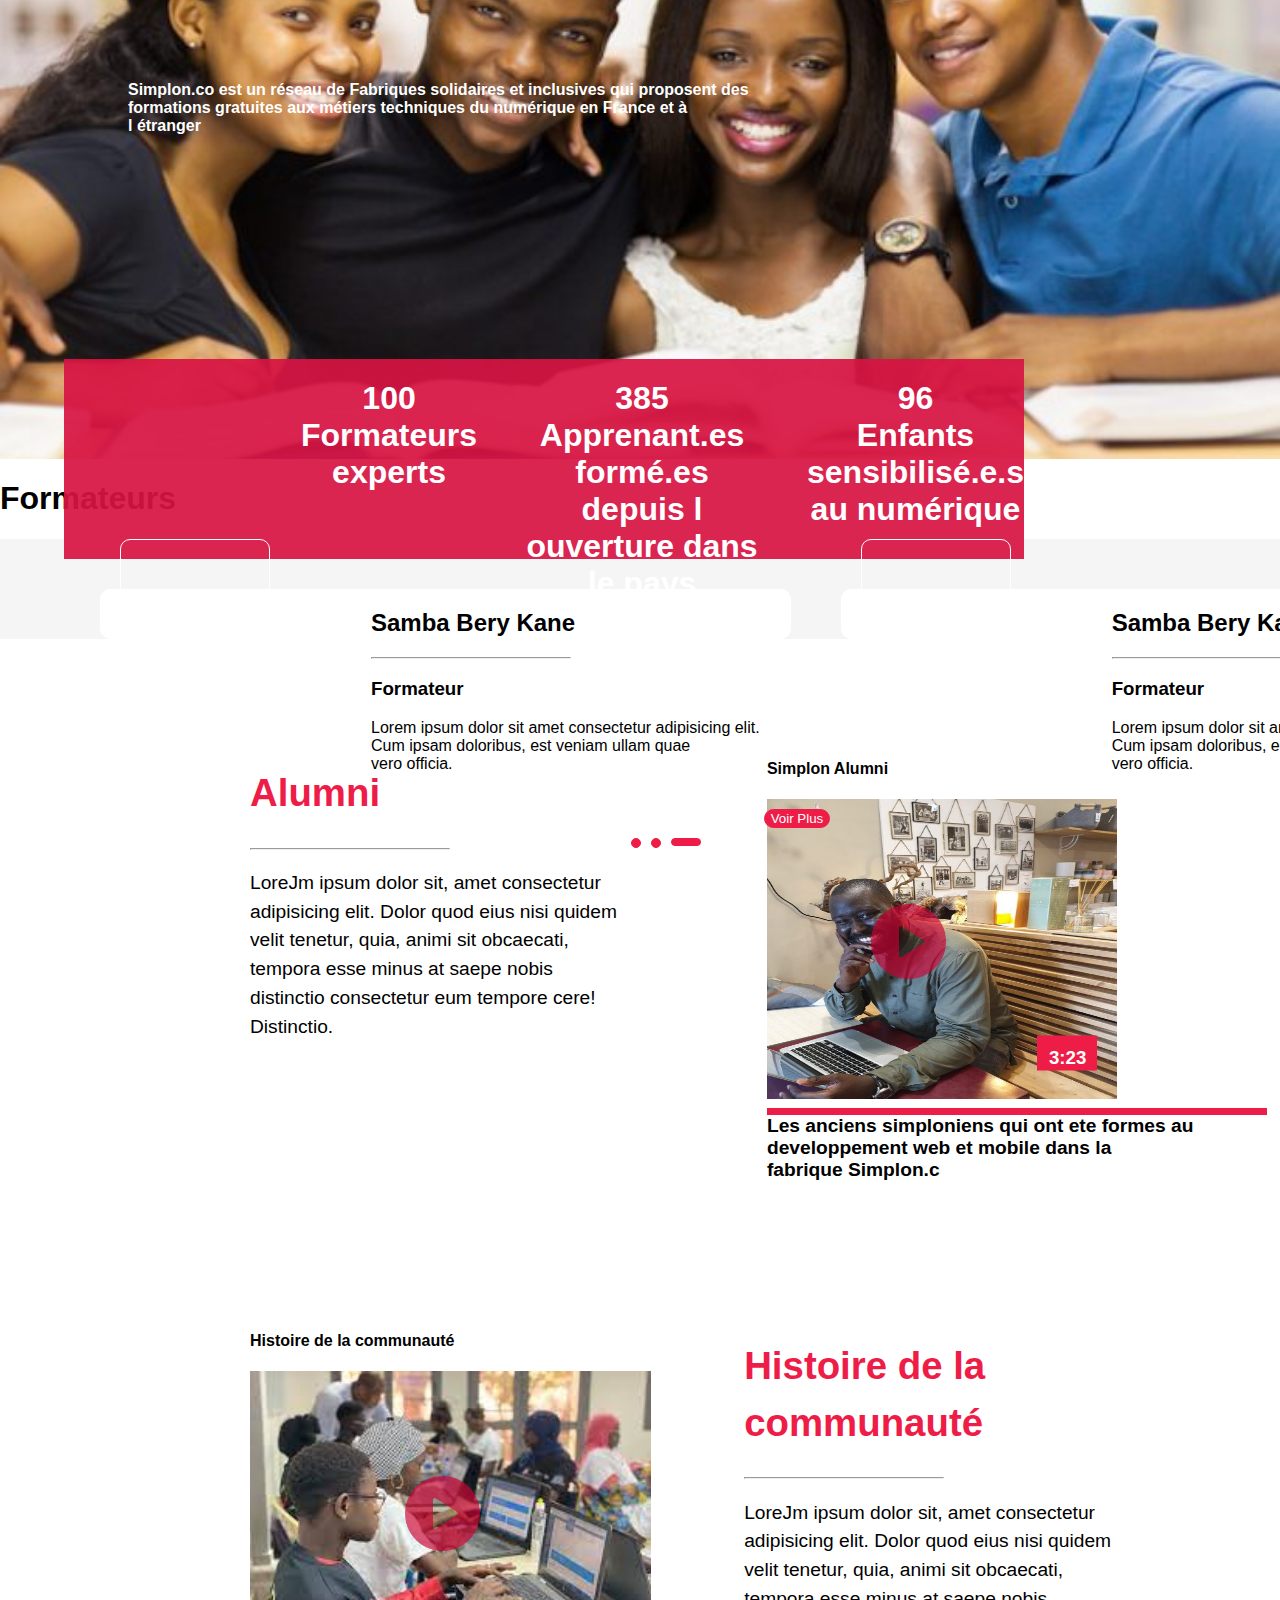
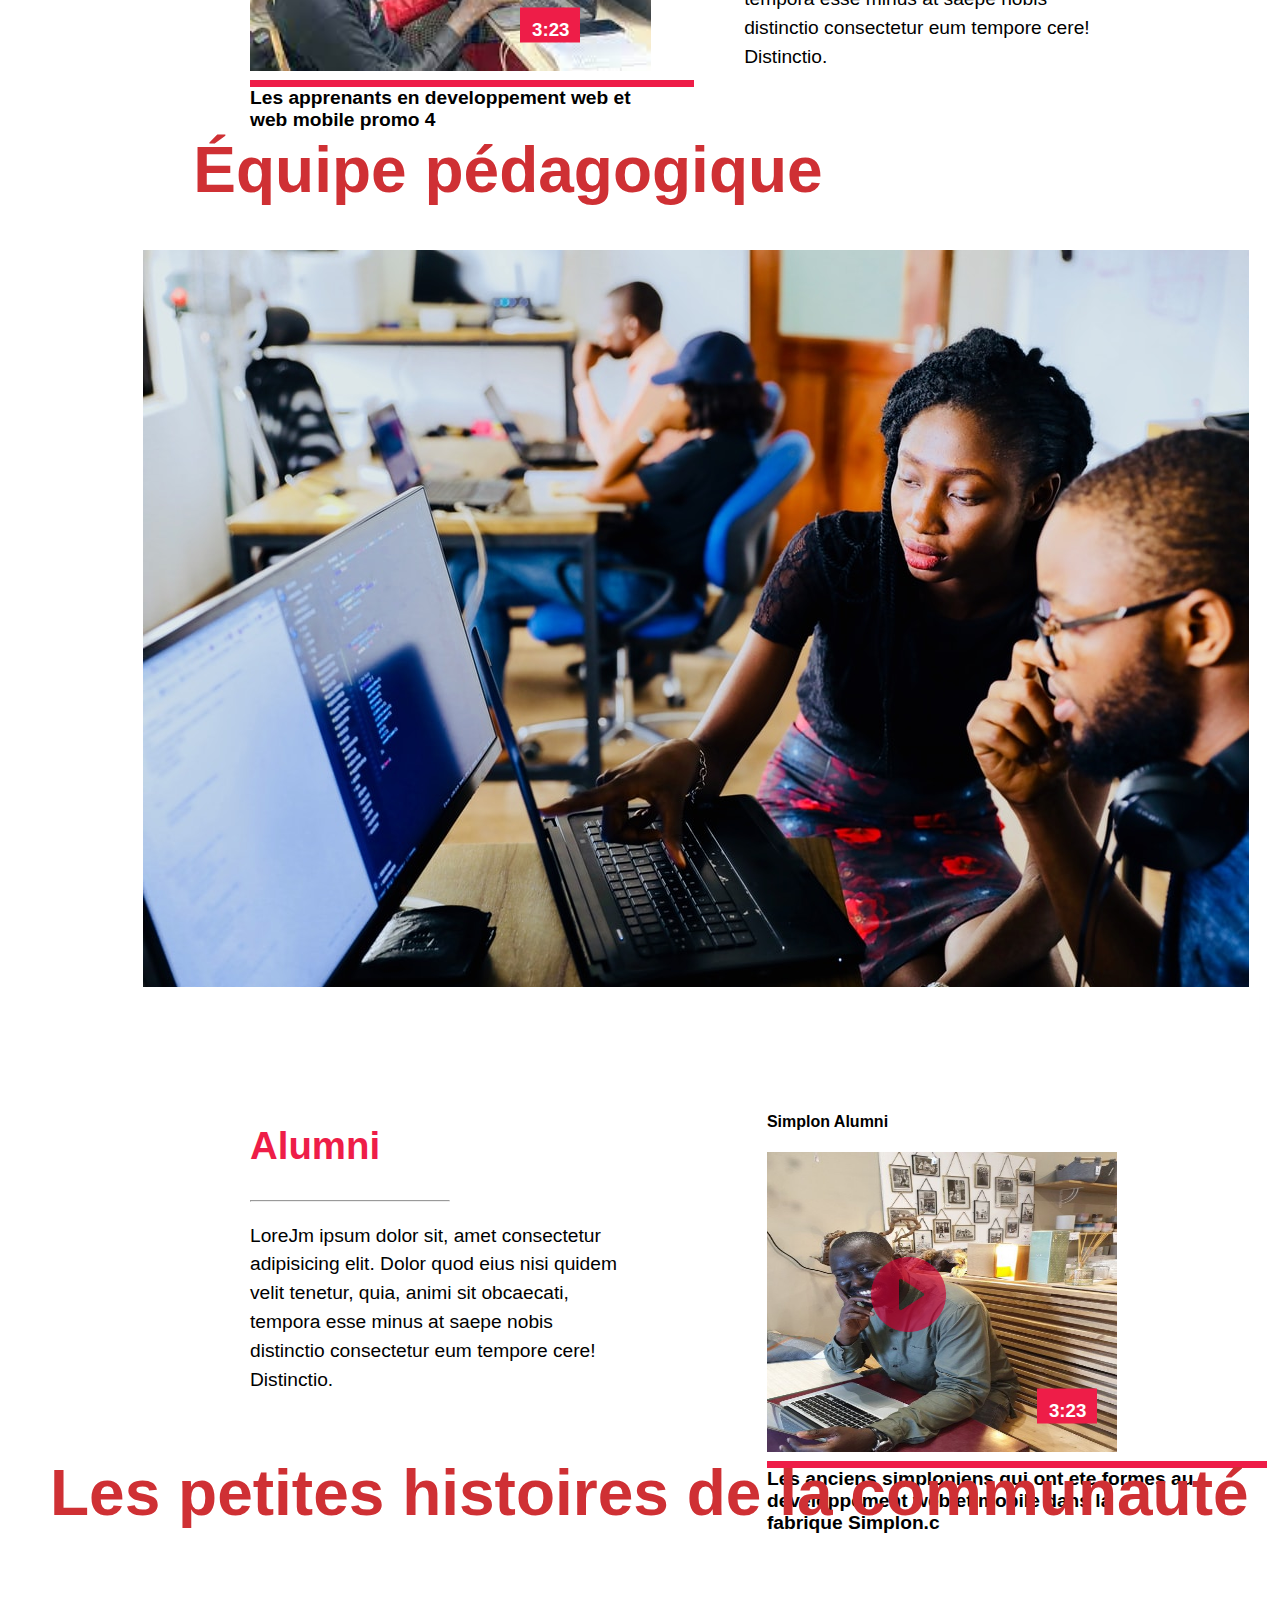
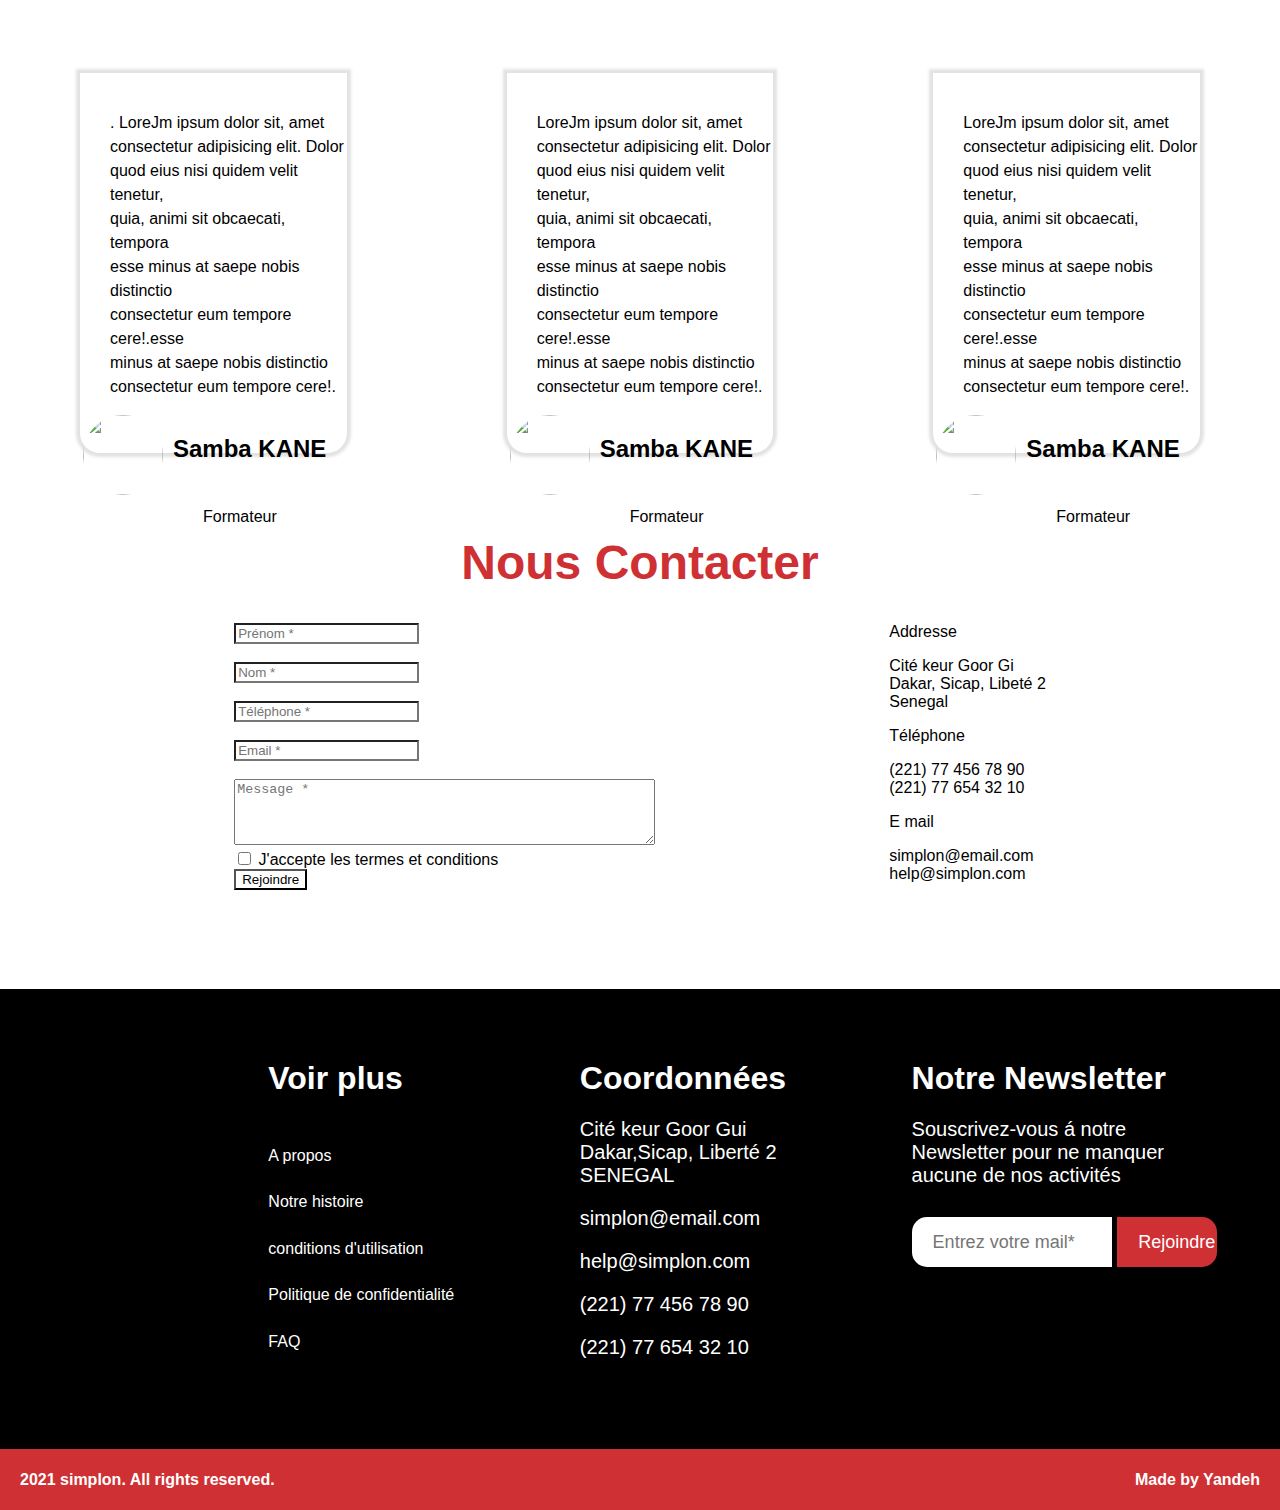
==== commit b0a49a6d: "Ajout des sections nous contacter et le footer" ====
--- a/index.html
+++ b/index.html
@@ -358,68 +358,104 @@
          </div>
         </div>
      </div>
- 
- 
-     
  </div>  
  </div>
  
-    
-    <h1 class="h1">Nous Contacter</h1>
-
-    <section class="Formulaire">
-        <div class="formulaire1">
-            <div class="container">
-                <form action="#" method="post">
-                    <div class="nom">
-                    <div class="form-group full-width">
-                        <input type="text" id="nom" name="nom" required placeholder="Nom*">
-                    </div>
-            
-                    <div class="form-group full-width">
-                        <input type="text" id="prenom" name="prenom" required placeholder="Prénom*">
-                    </div>
+    <h1 class="h1nº1">Nous Contacter</h1>
+    <div class="nous-contacter">
+        <form action="#" method="#">
+            <div class="form1">
+               <input class="input" type="text" id="prenom" name="prenom" placeholder="Prénom *"required><br><br>
+    
+               <input class="input type="text" id="nom" name="nom" placeholder="Nom *" required><br><br>
+            </div>
+            <div class="form2">                   
+               <input class="input type="tel" id="telephone" name="telephone" placeholder="Téléphone *"required><br><br>
+    
+               <input class="input type="email" id="email" name="email" placeholder="Email *" required><br><br>
+           </div>
+    
+           <div class="message">
+               <textarea id="message" name="message" placeholder="Message *" rows="4" cols="50"></textarea>
+           </div>
+           <div class="accord">
+               <input type="checkbox" id="accepter" name="accepter" required>
+               <label for="accepter">J'accepte les termes et conditions</label>
+           </div> 
+           <div class="btn">
+               <input type="submit" value="Rejoindre">
+           </div>   
+           </form>
+           
+           <div class="contact">
+            <div class="localisation">
+                <img src="images/20.png" alt=""><span>Addresse</span>
+                <p>Cité keur Goor Gi <br>
+                    Dakar, Sicap, Libeté 2 <br>
+                    Senegal</p>
+            </div>
+            <div class="localisation">
+                <img src="images/21.png" alt=""><span>Téléphone</span>
+                <p>(221) 77 456 78 90 <br>
+                    (221) 77 654 32 10</p>
+            </div>
+            <div class="localisation">
+                <img src="images/17.png" alt=""><span>E mail</span>
+                <p>simplon@email.com <br>
+                    help@simplon.com</p>
+            </div>
+           </div>
+    </div>
+    
+    
+    <footer>
+        <div class="carte1">
+            <img src="images/logoSimplon.png" alt="">
+            <div class="social1">
+                <a href="#"><img src="images/icone-twitter.svg" alt=""></a>
+                <a href="#"><img src="images/icone_facebook.svg" alt=""></a>
+                <a href="#"><img src="images/icone_linkedin.svg" alt=""></a>
+                <a href="#"><img src="images/icone_youtube.svg" alt=""></a>
+            </div>
+        </div>
+        <div class="carte2">
+           <h1>Voir plus</h1>
+           <a href="#">A propos</a>
+           <a href="#">Notre histoire</a>
+           <a href="#">conditions d'utilisation</a>
+           <a href="#">Politique de confidentialité</a>
+           <a href="#">FAQ</a> 
+        </div>
+        <div class="carte3">
+            <h1>Coordonnées</h1>
+            <p>Cité keur Goor Gui <br>
+            Dakar,Sicap, Liberté 2 <br>
+            SENEGAL
+            </p>
+            <p>simplon@email.com</p>
+            <p>help@simplon.com</p>
+            <p>(221) 77 456 78 90</p>
+            <p>(221) 77 654 32 10</p>
+        </div>
+        <div class="carte4">
+            <h1>Notre Newsletter</h1>
+            <p>Souscrivez-vous á notre <br>
+                Newsletter pour ne manquer <br>
+                aucune de nos activités 
+            </p>
+            <form action="#">
+                <div class="Newsletter">
+                    <input class="input type="email" id="email" name="email" placeholder="Entrez votre mail*">
+                    <input type="submit" value="Rejoindre">
                 </div>
-                <div class="mail">
-                    <div class="form-group full-width" >
-                        <input type="email"  name="email" required placeholder="Email*">
-                    </div>
-            
-                    <div class="form-group full-width">
-                        <input type="tel" id="telephone" name="telephone" required placeholder="Telephone*">
-                    </div>
-                </div>
-            
-                    <div class="form-group ">
-                        <textarea id="message" name="message" cols="71" rows="10" required placeholder="Message*"></textarea>
-                    </div>
-        
-                    <div class="form-group full-width" id="case">
-                        <input type="checkbox" id="agree" name="agree" required>
-                        <label for="agree">I agree <b>to terms and policy </b></label>
-                    </div>
-            
-                    <button type="submit" class="button1">Envoyer</button>
-                </form>
-    </div>
-    
-</div>
-<div class="coordonnees">
-    <div class="coord">
-    <img src="Images/20.png" alt="image localisation">
-    <p>Adresse <br>Cité Keur Gorgui Gi <br> Dakar Sicap Liberté 2 <br> Sénégal</p>
-</div>
-<div class="coord">
-    <img src="Images/21.png" alt="image telephone">
-    <p>Telephone <br>(221) 77  456 78 90 <br>(221) 77 654 32 10</p>
-</div>
-<div class="coord">
-    <img src="Images/17.png" alt="image mail">
-    simplon@email.com <br> help@simplon.com
-</div>
-</div>
-
-    </section>
-    <script src="https://cdnjs.cloudflare.com/ajax/libs/font-awesome/6.5.1/js/all.min.js" integrity="sha512-GWzVrcGlo0TxTRvz9ttioyYJ+Wwk9Ck0G81D+eO63BaqHaJ3YZX9wuqjwgfcV/MrB2PhaVX9DkYVhbFpStnqpQ==" crossorigin="anonymous" referrerpolicy="no-referrer"></script>
+            </form>
+        </div>
+    
+    </footer>
+    <div class="copy">
+        <h4>2021 simplon. All rights reserved.</h4>
+        <h4>Made by Yandeh</h4>
+    </div>
+    
 </body>
 </html>--- a/style.css
+++ b/style.css
@@ -654,79 +654,170 @@
     border-radius: 8px;
     box-shadow: 0 0 10px rgba(0, 0, 0, 0.1);
 }
-
-.form-group {
-    margin-bottom: 20px;
-}
-
-.full-width {
-    width: 275px;
-}
-
-label {
-    margin-bottom: 8px;
-}
-
-input {
-    width: 100%;
-    padding: 10px;
-    margin-bottom: 10px;
-    border: 1px solid #ccc;
-    border-radius: 8px;
-}
-
-.button1 {
-    background-color: #4caf50;
-    color: white;
-    padding: 15px 60px;
-    margin-top: 5vh;
-    font-size: larger;
-    border: none;
-    border-radius: 20px;
-    cursor: pointer;
-}
-
-.button1:hover {
-    background-color: #45a049;
-}
-.nom,.mail{
-    display: flex;
-}
-#prenom,#telephone{
-    margin-left: 10px;
-}
-textarea {
-    padding: 10px;
-    /* margin-bottom: 2px; */
-    border: 1px solid #ccc;
-    border-radius: 8px;
-}
-
-#case{
-    display: flex;
-}
-#agree{
-    width: 20px;
-    height: 20px;
-    margin-right: 10px;
-}
-#case b{
-    color: #ee1d48;
-}
-
-#case label{
-    margin-top: 5px;
+/* code footer */
+.nous-contacter{
+    input{
+        background-color: rgb(255,255,255);
+    }
+}
+footer {
+    font-family: 'Nunito Sans', sans-serif;
+    padding-top: 50px;
+    padding-bottom: 70px;
+    background-color:#000;
+    color: #ffff;
+    display: flex;
+    justify-content: space-around;
+}
+.nous-contacter{
+    margin-bottom: 90px;
+    display: flex;
+    justify-content: space-evenly;
+}
+.carte2 {
+    display: grid;
+}
+
+.carte1 {
+    display: grid;
+}
+
+.carte2 a {
+    text-decoration: none;
+    color: #ffff;
+}
+
+a:hover {
+    color: #cf3034;
+}
+
+.social1 {
+    display: flex;
+    justify-content: space-evenly;
+}
+.social1 img{
+    margin: 10px;
+}
+
+.carte3 p {
+    font-size: 20px;
+}
+
+.carte4 p {
+    font-size: 20px;
+}
+
+.Newsletter {
+    margin-top: 30px;
+    font-size: 20px;
+}
+
+.Newsletter .input {
+    background-color: #ffff;
+    border-radius: 15px 0px 0px 15px;
+    margin-right: 0px;
+    padding-right: 8px;
+    width: 200px;
+    height: 50px;
+}
+
+.Newsletter input {
     font-size: 18px;
-}
-.coordonnees{
-    margin-top: 40px;
-    line-height: 2;
-    background-color: #fff;
-    border: none;
-    border-radius: 10px;
-}
-.Formulaire img{
-    height: 30px;
-    width: 30px;
-}
-                                       
+    color: #ffff;
+    padding-left: 20px;
+    padding-right: 20px;
+    border: solid 1px transparent;
+    border-radius: 0px 15px 15px 0px;
+    background-color: #cf3034;
+    width: 100px;
+    height: 50px;
+}
+.h1nº1{
+    display: flex;
+    font-size: 48px;
+    color: #cf3034;
+    justify-content: center;
+}
+.copy {
+    padding-left: 20px;
+    padding-right: 20px;
+    color: #ffff;
+    display: flex;
+    justify-content: space-between;
+    background-color: #cf3034;
+}
+     /* code footer */
+
+footer {
+    font-family: 'Nunito Sans', sans-serif;
+    padding-top: 50px;
+    padding-bottom: 70px;
+    background-color:#000;
+    color: #ffff;
+    display: flex;
+    justify-content: space-around;
+}
+
+.carte1 {
+    display: grid;
+}
+
+.carte2 a {
+    text-decoration: none;
+    color: #ffff;
+}
+
+a:hover {
+    color: #cf3034;
+}
+
+.social1 {
+    display: flex;
+    justify-content: space-evenly;
+}
+.social1 img{
+    margin: 10px;
+}
+
+.carte3 p {
+    font-size: 20px;
+}
+
+.carte4 p {
+    font-size: 20px;
+}
+
+.Newsletter {
+    margin-top: 30px;
+    font-size: 20px;
+}
+
+.Newsletter .input {
+    background-color: #ffff;
+    border-radius: 15px 0px 0px 15px;
+    margin-right: 0px;
+    padding-right: 8px;
+    width: 200px;
+    height: 50px;
+}
+
+.Newsletter input {
+    font-size: 18px;
+    color: #ffff;
+    padding-left: 20px;
+    padding-right: 20px;
+    border: solid 1px transparent;
+    border-radius: 0px 15px 15px 0px;
+    background-color: #cf3034;
+    width: 100px;
+    height: 50px;
+}
+
+.copy {
+    padding-left: 20px;
+    padding-right: 20px;
+    color: #ffff;
+    display: flex;
+    justify-content: space-between;
+    background-color: #cf3034;
+}                                  
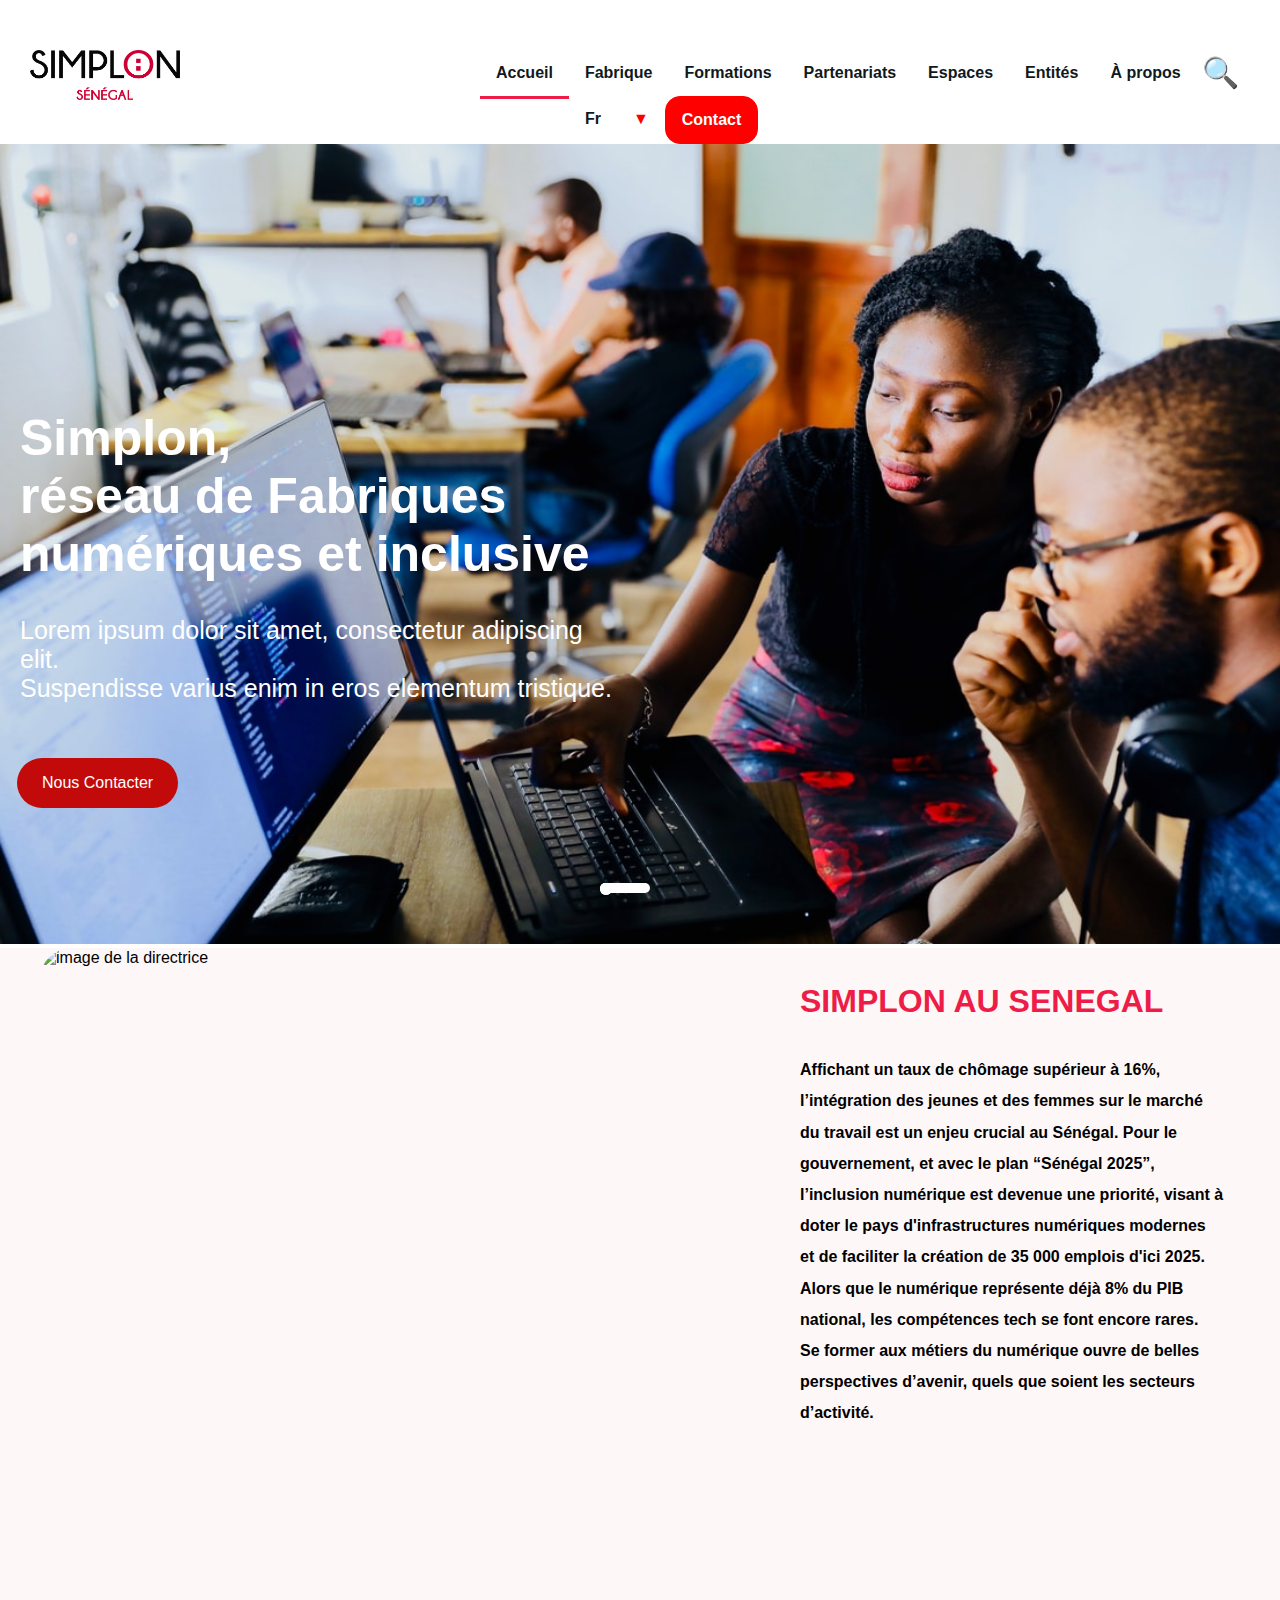
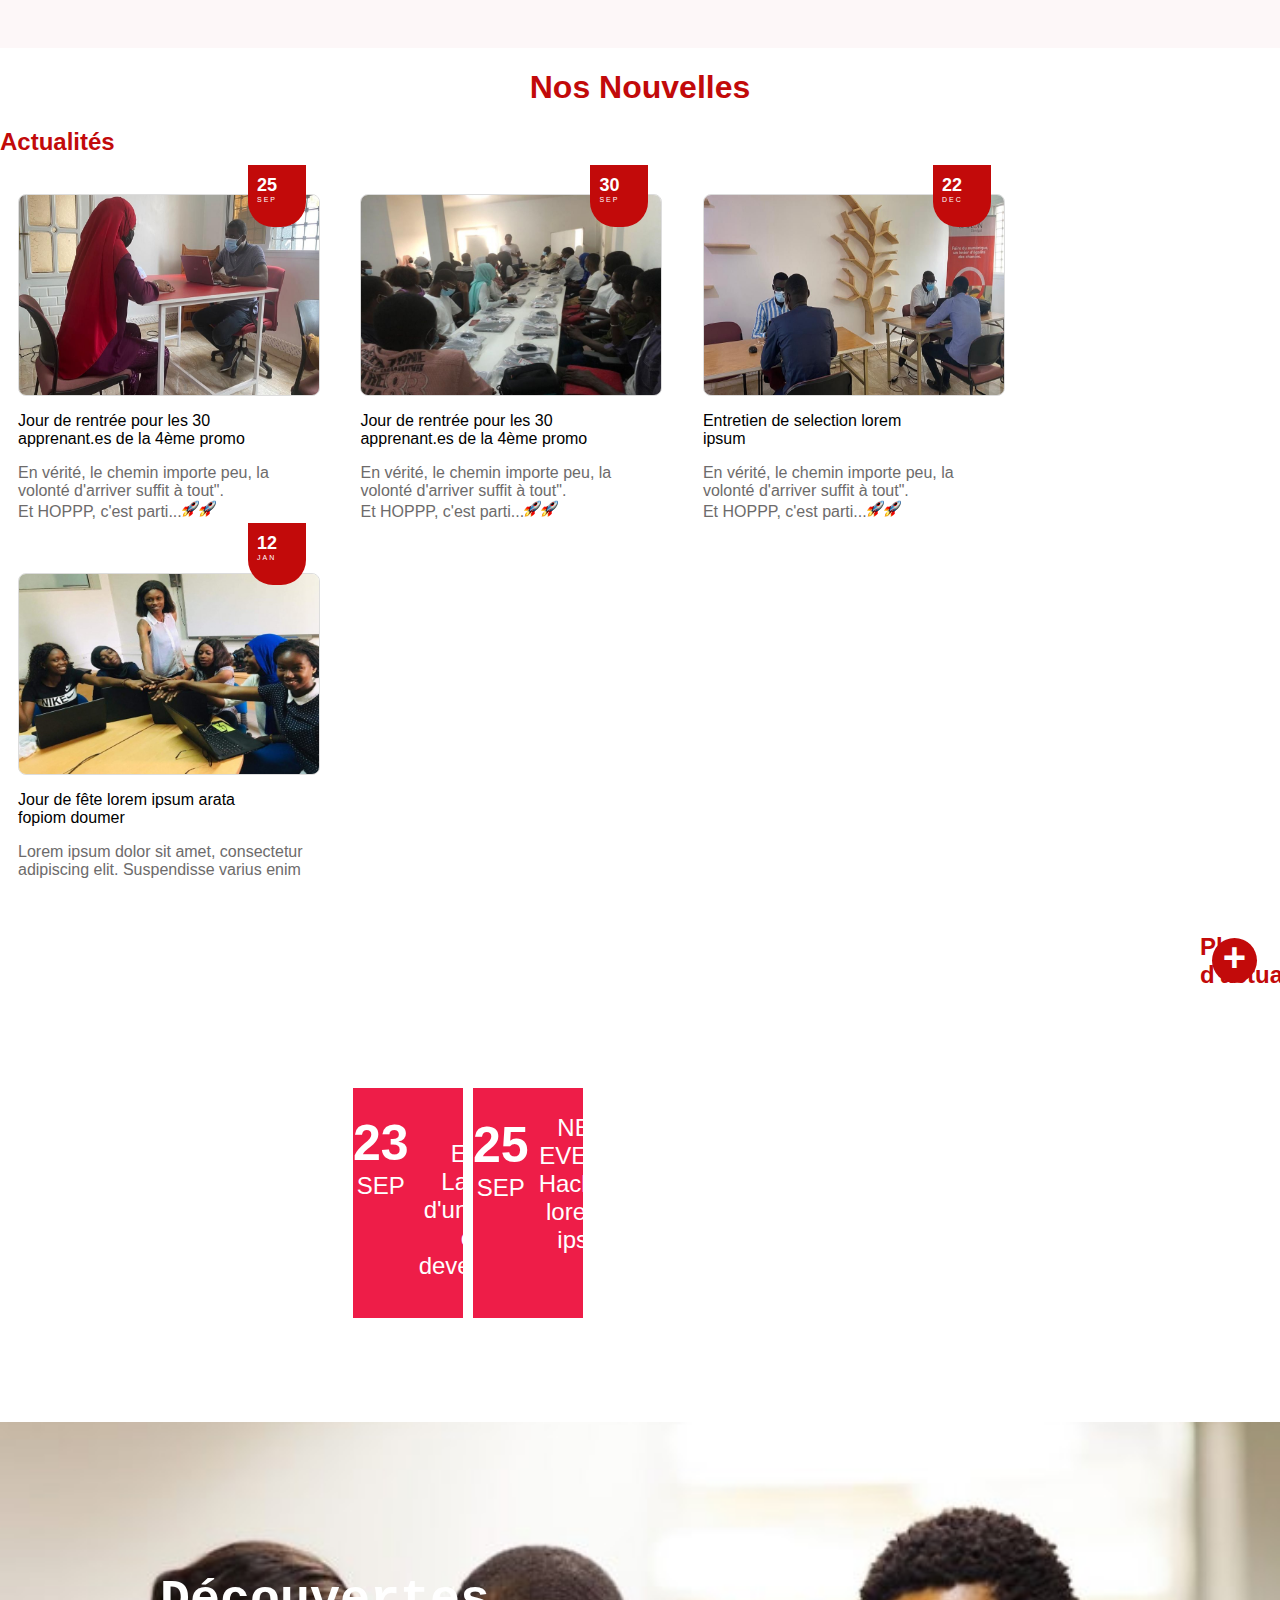
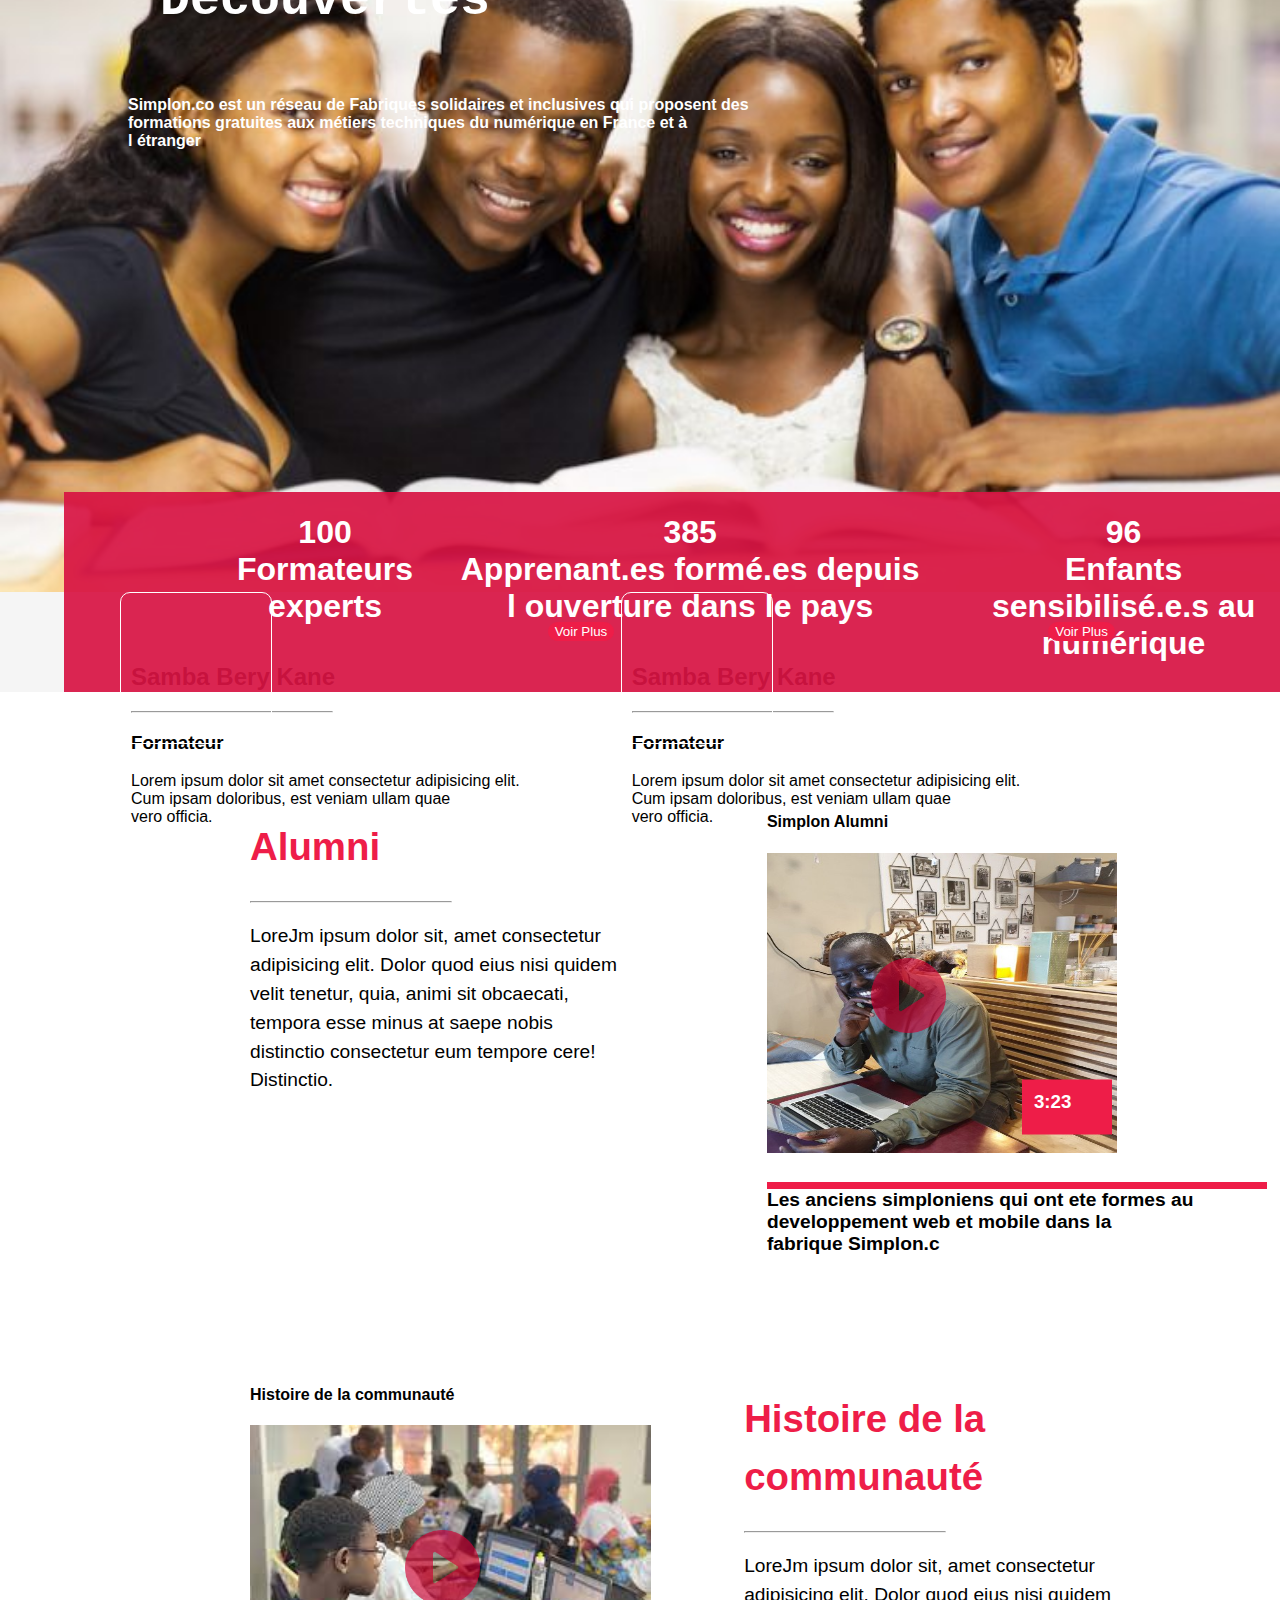
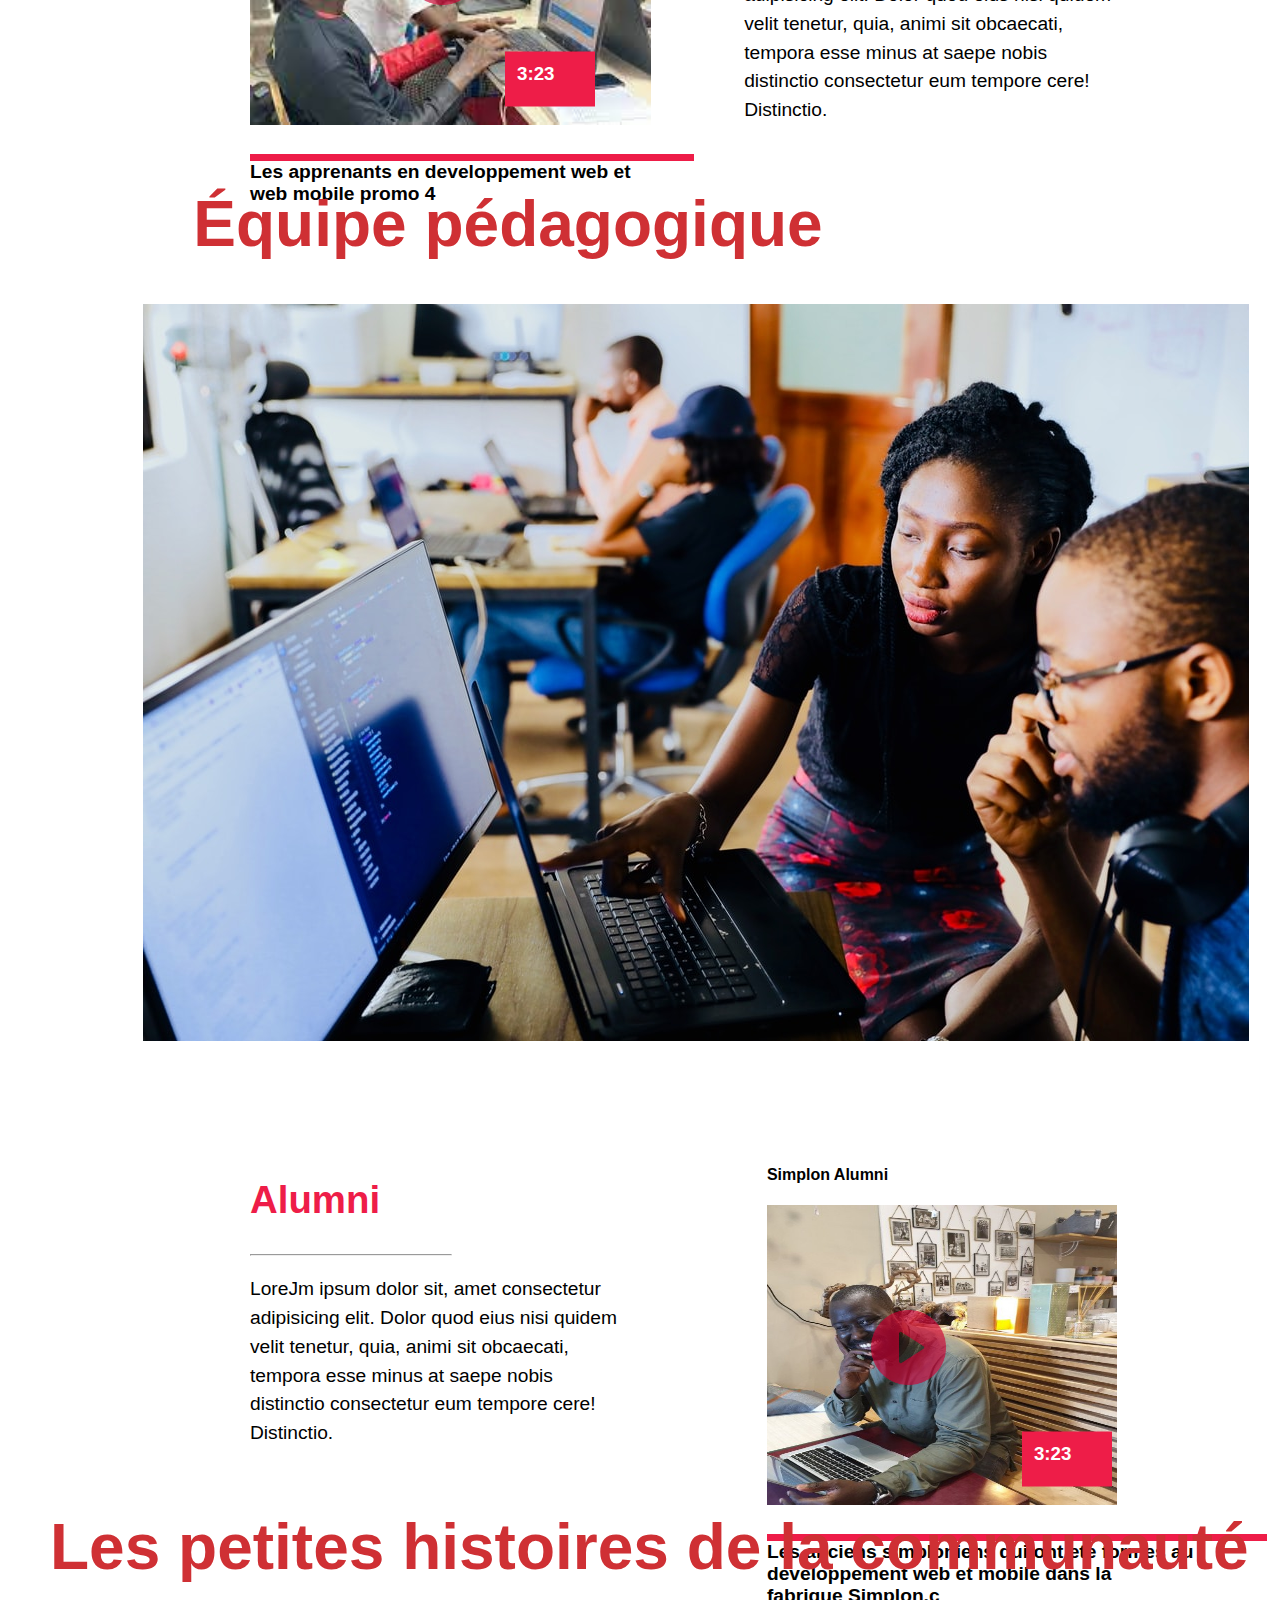
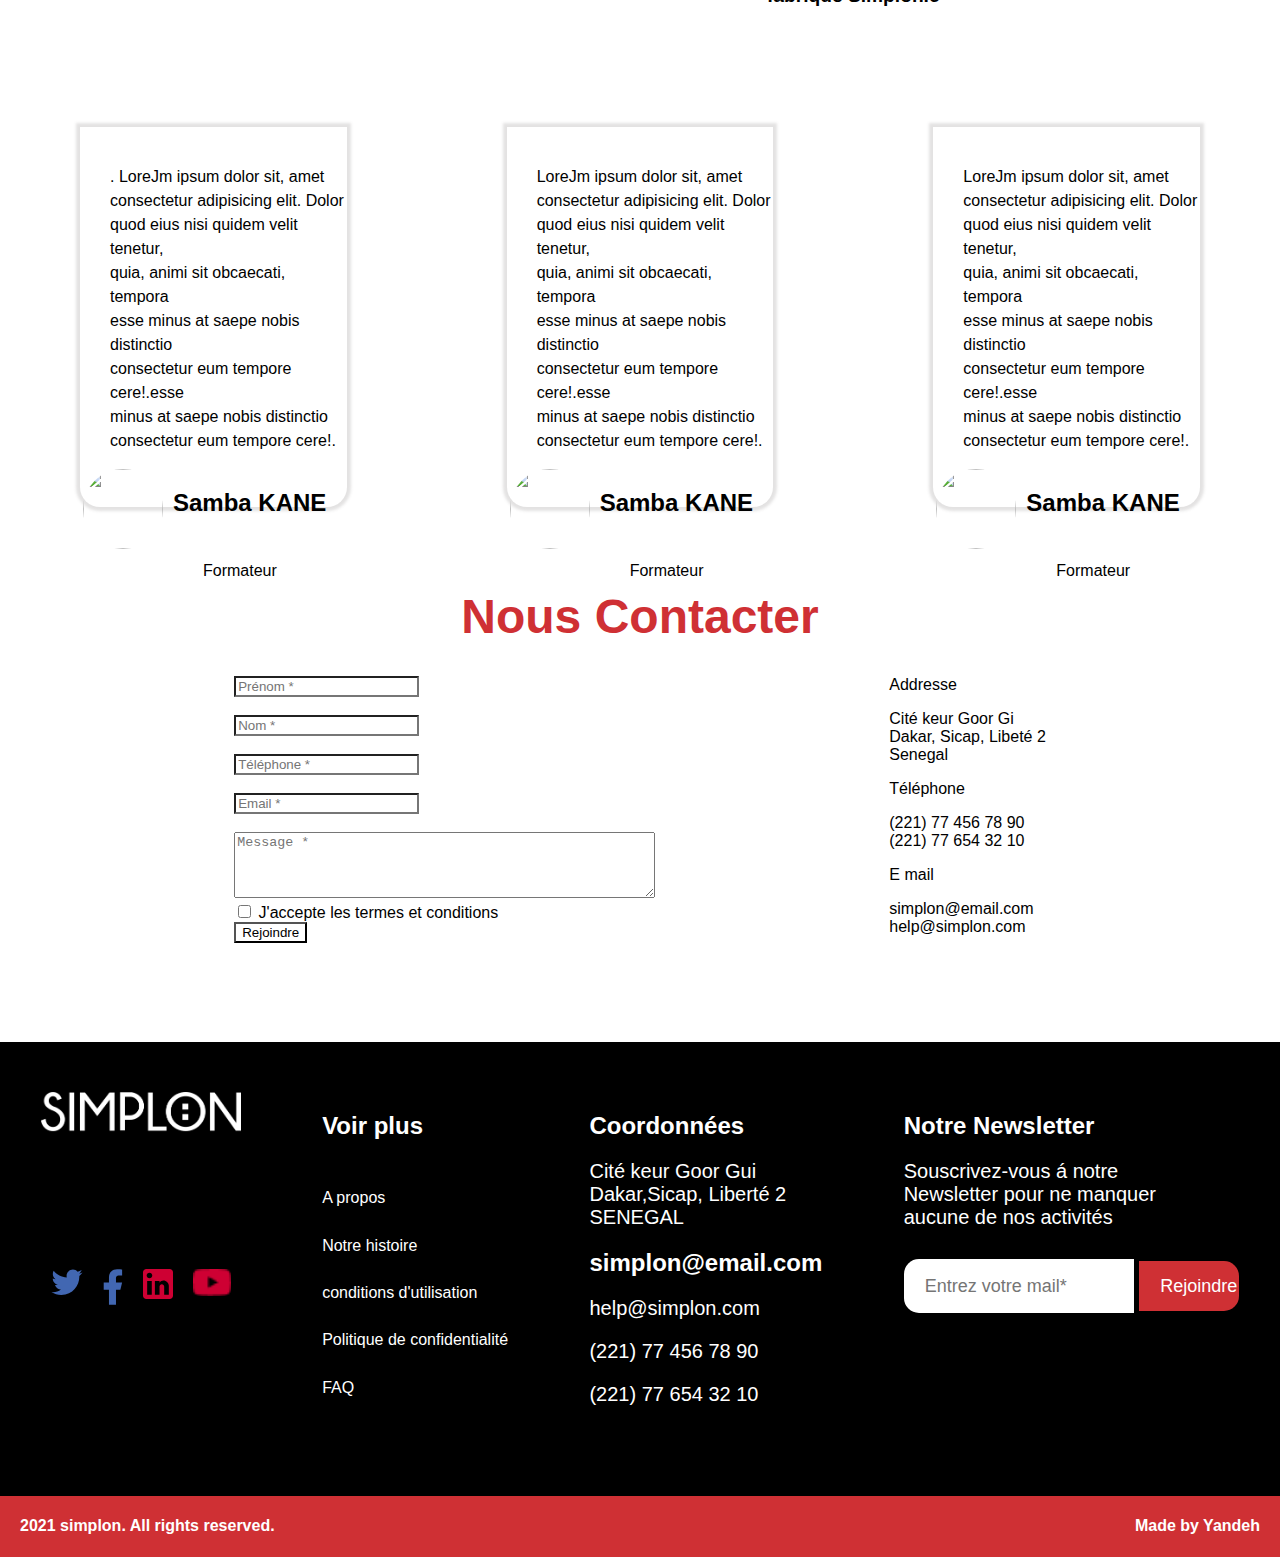
==== commit 430e9c77: "Sections rendues responsives: navbar, header, banner, découverte et nos nouvelles" ====
--- a/index.html
+++ b/index.html
@@ -16,7 +16,7 @@
         <a href="#" class="logo">
         <img src="Images/36.png" alt="logo de SIMPLON" >
         </a>
-        <nav>
+        <nav class="navbar">
             <ul>
                 <li><a href="#" class="home">Accueil</a></li>
                 <li><a href="#">Fabrique</a></li>
@@ -40,7 +40,7 @@
         </nav>
     </section>
 
-    <section class="Banière" >
+    <section class="Banière">
         <div class="banière">
             <img class="image26" src="Images/26.png" alt="image banniere">
             <div class="texte_description">
@@ -56,7 +56,6 @@
         </div>
     </section>
 
-  
         </div>
     </section>
     <section class="section3">
@@ -162,19 +161,14 @@
             <div class="info">
                 <h1>385 <br><span>Apprenant.es formé.es
                     depuis l ouverture dans le pays</span></h1>
-               
-            </div>
-
+            </div>
             <div class="info">
                 <h1>96 <br><span>Enfants sensibilisé.e.s au
                     numérique</span></h1>
-                
             </div>
           </div>
     </div>
 
-
-    <h1>Formateurs</h1>
     <section class="Formateur">
         <div class="formateur1" id="formateur1">
             <div class="image">
@@ -184,7 +178,6 @@
         <hr>
         <h3>Formateur</h3>
         <p>Lorem ipsum dolor sit amet consectetur adipisicing elit. <br> Cum ipsam doloribus, est veniam ullam quae <br> vero officia. </p>
-       
     </div>
     <a href="#"><button>Voir Plus</button></a>
 
@@ -386,7 +379,7 @@
                <input type="submit" value="Rejoindre">
            </div>   
            </form>
-           
+
            <div class="contact">
             <div class="localisation">
                 <img src="images/20.png" alt=""><span>Addresse</span>
@@ -410,16 +403,16 @@
     
     <footer>
         <div class="carte1">
-            <img src="images/logoSimplon.png" alt="">
+            <img src="Images/15.png" alt="" width="200">
             <div class="social1">
-                <a href="#"><img src="images/icone-twitter.svg" alt=""></a>
-                <a href="#"><img src="images/icone_facebook.svg" alt=""></a>
-                <a href="#"><img src="images/icone_linkedin.svg" alt=""></a>
-                <a href="#"><img src="images/icone_youtube.svg" alt=""></a>
+                <a href="#"><img src="Images/icone-twitter.svg" alt="" width="32"></a>
+                <a href="#"><img src="Images/fb.svg" alt="" width="20"></a>
+                <a href="#"><img src="Images/icone_linkedin.svg" alt=""></a>
+                <a href="#"><img src="Images/icone_youtube.png" alt="" width="38"></a>
             </div>
         </div>
         <div class="carte2">
-           <h1>Voir plus</h1>
+           <h2>Voir plus</h2>
            <a href="#">A propos</a>
            <a href="#">Notre histoire</a>
            <a href="#">conditions d'utilisation</a>
@@ -427,18 +420,18 @@
            <a href="#">FAQ</a> 
         </div>
         <div class="carte3">
-            <h1>Coordonnées</h1>
+            <h2>Coordonnées</h2>
             <p>Cité keur Goor Gui <br>
             Dakar,Sicap, Liberté 2 <br>
             SENEGAL
             </p>
-            <p>simplon@email.com</p>
+            <h2>simplon@email.com</h2>
             <p>help@simplon.com</p>
             <p>(221) 77 456 78 90</p>
             <p>(221) 77 654 32 10</p>
         </div>
         <div class="carte4">
-            <h1>Notre Newsletter</h1>
+            <h2>Notre Newsletter</h2>
             <p>Souscrivez-vous á notre <br>
                 Newsletter pour ne manquer <br>
                 aucune de nos activités 
--- a/style.css
+++ b/style.css
@@ -1,6 +1,3 @@
-*, *::before, *::after{
-    box-sizing: border-box;
-}
 body {
     font-family: sans-serif;
     font-weight: normal;
@@ -105,49 +102,11 @@
 nav li:last-child a {
     color: white; /* Couleur blanche pour le texte "Contact" */
 }
-
-.section3{
-    display: flex;
-    /* margin-right: 10vh;
-    margin-left: 10vh; */
-    padding-left: 30vh;
-    background-color:#fdf7f8;
-}
-.section3 img{
-    margin-left: 10vh;
-    margin-right: 10vh;
-    margin-top: 1px;
-    width: 25%;
-    border-radius: 30Px;
-
-}
-.texte_numerique{
-    margin-top: 1px;
-    line-height: 1.95;
-    font-weight: bolder;
-    width: 35%;
-}
-.texte_numerique h1{
-    color: #ee1d48;
-}
-.section3 img{
-    height: 500px;
-    }
-/* body {
-    font-family: Arial, sans-serif;
-    font-weight: normal;
-    font-style: normal; 
-} */
 .banière{
     position: relative;
     width: 100%;
 }
-.image26{
-    filter: brightness(70%);
-    width: 100%;
-    height: 600px;
-    display: block;
-}
+
 .texte_description{
     position: absolute;
     bottom: 50px; /* Ajuste la position verticale */
@@ -191,6 +150,45 @@
     margin: 5px;
     border-radius: 5px 5px 5px 5px;
 }
+.image26{
+    height: 800px;
+    width: 100%;
+}
+.section3{
+    display: flex;
+    /* margin-right: 10px;
+    margin-left: 10px; */
+    padding-left: 30px;
+    background-color:#fdf7f8;
+}
+.section3{
+    height: 700px;
+    width: auto;
+}
+.section3 img{
+    margin-left: 10px;
+    margin-right: 10px;
+    margin-top: 1px;
+    width: 60%;
+    border-radius: 30px;
+    height: 600px;
+
+}
+.texte_numerique{
+    margin-top: 1px;
+    line-height: 1.95;
+    font-weight: bolder;
+    width: 35%;
+}
+.texte_numerique h1{
+    color: #ee1d48;
+}
+/* body {
+    font-family: Arial, sans-serif;
+    font-weight: normal;
+    font-style: normal; 
+} */
+
 
 .Nouv{
     text-align: center;
@@ -285,17 +283,17 @@
     width: 70%;
     display: flex;
     justify-content: center;
-    margin-right: 10vh;
-    margin-left: 30vh;
-    /* padding-right: 10vh;
-    padding-left: 10vh; */
+    margin-right: 10px;
+    margin-left: 30px;
+    /* padding-right: 10px;
+    padding-left: 10px; */
 }
 .evenement{
     color: white;
 }
 
 .even1{
-    width: 110vh;
+    width: 110px;
     /* padding-right: 10px;
     padding-left: 10px; */
     margin-right: 10px;
@@ -303,14 +301,14 @@
     background-color:#ee1d48;
 }
 /* .even1 h5,.even2 h5{
-    margin-left: 10vh;
+    margin-left: 10px;
 } */
 .even2{
-    width: 110vh;
+    width: 110px;
     padding-top: 2px;
     /* padding-right: 10px;
     padding-left: 10px; */
-    margin-right: 20vh;
+    margin-right: 20px;
     display: flex;
     background-color:#ee1d48;
 }
@@ -357,9 +355,9 @@
     height: 200px;
     margin-top: -100px;
     background-color: rgba(215, 19, 67, 0.925); 
-    width: 75%;
+    width: 85%;
     margin-left: 5%;
-    padding-left: 15%;
+    padding-left: 10%;
     margin-right: 5%;
 }
 .info h1{
@@ -370,8 +368,6 @@
     text-align: center;
     color: rgba(255, 255, 255, 0.7);
     padding-bottom: 90px;
-
-
 }
 .contain{
     height: 700px;
@@ -381,7 +377,7 @@
         font-family: 'Courier New', Courier, monospace;
         color: white;
         font-weight: bold;
-        font-size: 70px;
+        font-size: 50px;
         padding-left: 160px;
         padding-top: 150px;
 }
@@ -418,8 +414,8 @@
 }
 button{
     position: absolute;
-        margin-top: 30vh;
-        margin-left: -3vh;
+        margin-top: 30px;
+        margin-left: -3px;
         background-color: #ee1d48;
         color:#fff;
         border: #ee1d48 1px solid;
@@ -431,7 +427,7 @@
     border: #fff 1px solid;
     border-radius: 10px;
     padding-right: 30px;
-    padding-left: 30vh;
+    padding-left: 30px;
 }
 .image{
     height: 150px;
@@ -454,7 +450,7 @@
 }
 .rafetal{
     display: flex;
-    margin-left: -100vh;
+    margin-left: -100px;
 }
 .point{
     background-color: #ee1d48;
@@ -485,7 +481,7 @@
 .alumni,.petitehistoire{
     display: flex;
     margin-top: 100px;
-    padding: -5vh;
+    padding: -5px;
 }
 .video{
     margin-left: 150px;
@@ -821,3 +817,717 @@
     justify-content: space-between;
     background-color: #cf3034;
 }                                  
+
+
+@media screen and (max-width: 900px) and (min-width: 150px)  {*
+    body{
+        margin: 0 auto;
+    }
+    nav{
+        display: none;
+    }
+    .section1{
+        .logo{
+            height: 100px;
+            margin: 0 auto;
+            padding-bottom: 10px;
+        }
+        display: flex;
+        flex-wrap: wrap;
+        text-align: center;
+    }
+    .image26{
+        height: 400px;
+        width: 100%;
+    }
+    .banière{
+        width: 100%;
+    }
+    .texte_description{
+        bottom: 20px; /* Ajuste la position verticale */
+        left: 5%;
+        padding: 5px;
+        border-radius: 10px;
+        color: white;
+        font-size: 12px;
+    }
+    .button-contact{
+        background-color: rgb(194, 10, 10);
+        color: white;
+        padding: 12px 15px; /* Remplissage intérieur du bouton */
+        font-size: 12px;
+        border: none; /* Supprimer la bordure */
+        border-radius: 25px 25px 25px 25px; /* Coins arrondis */
+    }
+    .image26{
+        height: 40%;
+        width: 100%;
+    }
+    .section3{
+        display: block;
+        /* margin-right: 10px;
+        margin-left: 10px; */
+        padding-left: 30px;
+        background-color:#fdf7f8;
+    }
+    .section3{
+        width: auto;
+        display: inline-block;
+        margin: 20%;
+    }
+    .section3 img{
+        margin-top: 5px;
+        width: 40%;
+        border-radius: 30px;
+        height: 40%;
+    }
+    .texte_numerique{
+        font-weight: bolder;
+        font-size: 13px;
+        width: 100%;
+    }
+    .texte_numerique h1{
+        color: #ee1d48;
+        font-size: 15px;
+    }
+    /* body {
+        font-family: Arial, sans-serif;
+        font-weight: normal;
+        font-style: normal; 
+    } */
+    
+    
+    .Nouv{
+        text-align: center;
+        color: rgb(194, 10, 10);
+        font-size: 18px;
+    }
+    .Actualité1{
+        text-align: center;
+        color: rgb(194, 10, 10);
+        font-size: 15px;
+    }
+    .Actus{
+        display: block;
+        margin-left: 20%;
+    }
+    .Actusimg{
+        width: 300px;
+        height: 200px;
+        display: block;
+        border: 1px solid #ddd; /* Ajoutez une bordure pour plus de visibilité */
+        border-radius: 8px; /* Coins arrondis, facultatif */
+        
+    }
+    /*.Actualité2 p{
+        max-width: 600px; /* Ajustez la largeur selon vos besoins */
+        /*margin: 0 auto; /* Centre le texte horizontalement 0 auto*/
+        /*padding: 15px;
+    }*/
+    
+    .Actusp{
+        color:rgb(109, 107, 107);
+    }
+    .date-label {
+        position:absolute;
+        /*text-align: center;*/
+        bottom: 310px;
+        left:230px;
+        padding: 5px;
+        padding-top: 3px;
+        font-family: Arial, sans-serif;
+        font-size: 14px;
+        color: white;
+        background-color: rgb(194, 10, 10);
+        border: none;
+        border-radius: 0 0 25px 25px;
+        width: 18px;
+        height: 28px;
+    }
+    
+    /* Style pour le jour (en haut) */
+    .day {
+        display: block;
+        font-weight: bold;
+        padding-top:7px;
+    }
+    
+    /* Style pour le mois (en bas) */
+    .month {
+        display: block;
+        margin-top: 0px; /* Ajustez cette valeur selon vos besoins pour le positionnement */
+        font-size: 7px;
+        opacity: 1;
+        letter-spacing: 2px;
+    }
+    .Actusplus{
+        display: flex;
+        align-items: center;
+        margin-left: 20px;
+    }
+    .Actusplush2{
+        color:rgb(194, 10, 10);
+        margin-left: 40px;
+        font-size: 15px;
+    }
+    .button-Actusplus{
+        background-color: rgb(194, 10, 10);
+        color: white;
+        font-size: 12px;
+        border: none; /* Supprimer la bordure */
+        border-radius: 50%; /* Coins arrondis */
+        width: 20px;
+        height: 20px;
+    }
+    .plus{
+        font-weight: bold;
+        font-size: 25px;
+        margin:-12px;
+        margin-top: -18px;
+    }
+    
+    .even{
+        
+        display: block;
+        width: 100%;
+        justify-content: center;
+        margin-right: 10px;
+        margin-left: 30px;
+        /* padding-right: 10px;
+        padding-left: 10px; */
+    }
+    .evenement{
+        color: white;
+    }
+    
+    .even1{
+        width: 80%;
+        /* padding-right: 10px;
+        padding-left: 10px; */
+        margin-right: 10px;
+        display: flex;
+        background-color:#ee1d48;
+    }
+    /* .even1 h5,.even2 h5{
+        margin-left: 10px;
+    } */
+    .even2{
+        width: 80%;
+        padding-top: 20px;
+        margin-top: 5px;
+        /* padding-right: 10px;
+        padding-left: 10px; */
+        margin-right: 20px;
+        display: flex;
+        background-color:#ee1d48;
+    }
+    .mois{
+        margin-bottom: 2px;
+        margin-top: 10px;
+    }
+    .date{
+        padding-right: 10px;
+        padding-top: 2px;
+    }
+    .date p span{
+        font-size: 20px;
+        font-weight: bolder;
+    }
+    .even p{
+        font-size: 16px;
+        text-align: center;
+        margin-bottom: 10px;
+    }
+    .image-container {
+        color: white;
+        height: 50%;
+        font-family: Arial, sans-serif;
+        background-image: url('Images/35.png'); /* Remplacez avec le chemin de votre image */
+        background-size: cover; /* Ajuste la taille de l'image pour couvrir tout l'élément body */
+        background-position: center; /* Centre l'image horizontalement */
+        background-repeat: no-repeat; 
+    }
+    .image-container p{
+        padding-bottom: 190px;
+    }
+    .overflay-box {
+    width: 80%;
+        height: 200px;
+    /* Rouge transparent */
+        color: #fff; /* Texte blanc */
+        text-align: center;
+       /* Centrer le texte verticalement */
+    }
+    .resultat{
+        position: absolute;
+        display: flex;
+        height: 200px;
+        margin-top: -100px;
+        background-color: rgba(215, 19, 67, 0.925); 
+        width: 85%;
+        margin-left: 5%;
+        padding-left: 10%;
+        margin-right: 5%;
+    }
+    .info h1{
+    color: white;
+    padding-left: 0%;
+    }
+    .info p{
+        text-align: center;
+        color: rgba(255, 255, 255, 0.7);
+        padding-bottom: 90px;
+    }
+    .contain{
+        height: 700px;
+        padding-bottom: 70px;
+    }
+       .contain h4{
+            font-family: 'Courier New', Courier, monospace;
+            color: white;
+            font-weight: bold;
+            font-size: 50px;
+            padding-left: 160px;
+            padding-top: 150px;
+    }
+    
+    .contain p{
+        padding-left: 10%;
+    }
+    .contain h1{
+        color: white;
+        font-size: 40px;
+        font-weight: bold;
+    }
+    .info{
+        text-align: center;
+        padding-left: 45px;
+    }
+    
+    .Formateur{
+        display: flex;
+        background-color: whitesmoke;
+        padding-left: 100px;
+        padding-right: 30px;
+        height: 100px;
+    }
+    .formateur1{
+        display: flex;
+    }
+    /* .Formateur p,.Formateur h1{
+        margin-top: 40px;
+    } */
+    .fleche{
+        background-color: #fff;
+        padding: 2px;
+    }
+    button{
+        position: absolute;
+            margin-top: 30px;
+            margin-left: -3px;
+            background-color: #ee1d48;
+            color:#fff;
+            border: #ee1d48 1px solid;
+            border-radius: 10px;
+    }
+    .form{
+        background-color: #fff;
+        margin-top: 50px;
+        border: #fff 1px solid;
+        border-radius: 10px;
+        padding-right: 30px;
+        padding-left: 30px;
+    }
+    .image{
+        height: 150px;
+        width: 150px;
+        background-image: url("Images/19.png");
+        background-size: cover;
+        background-position:center;
+        background-repeat: no-repeat;
+        position: absolute;
+        border: 1px solid white;
+        border-radius: 10px;
+        margin-left: 20px;
+    }
+    hr{
+        width: 200px;
+        margin-left: 0;
+    }
+    #formateur1{
+        margin-right: 50px;
+    }
+    .rafetal{
+        display: flex;
+        margin-left: -100px;
+    }
+    .point{
+        background-color: #ee1d48;
+        width: 10px;
+        height: 10px;
+        border: #ee1d48 1px solid;
+        border-radius: 15px;
+        margin-top: 299px;
+    }
+    #point{
+        margin-right: 10px;
+    
+    }
+    .trait{
+        width: 30px;
+        height: 8px;
+        background-color: #ee1d48;
+        border: #ee1d48 1px solid;
+        border-radius: 10Px;
+        margin-top: 299px;
+        margin-left: 10px;
+    }
+    .histoire{
+        display: flex;
+        margin-top: 150px;
+        padding: 100px;
+    }
+    .alumni,.petitehistoire{
+        display: flex;
+        margin-top: 100px;
+        padding: -5px;
+    }
+    .video{
+        margin-left: 150px;
+        height: 300px;
+        width: 500px;
+    
+    }
+    
+    .time{
+        height: 20px;
+        width: 60px;
+        color: #FFF;
+        background-color: #ee1d48;
+        transform: translate(-50%, -50%);
+        margin-top: -50px;
+        margin-left: 300px;
+        padding:5px 15px 30px 15px;
+      
+    }
+    .time h3{
+        margin-top: 6px;
+        margin-left: -3px;
+    }
+    
+    #play,#play1{
+        height: 75px;
+        width: 75px;
+        opacity: 0.65;
+        margin-bottom: 120px;
+        margin-left: -250px;
+    }
+    .section-histoire{
+        margin-top: 30px;
+            display: flex;
+            padding-left: 10%;
+    }
+    
+        .section-histoire .texte-contenaire{
+            width: 80%;
+            line-height: 1.9;
+            font-size: 30px;
+    }
+    .titre-formateurs{
+        color: #cf3034;
+        font-size: 32px;
+        margin-left: 50px;
+    }
+    #apprenant,#apprenant1{
+        height: 300px;
+    }
+    #apprenant1{
+        width: 350px;
+    
+    }
+    .equipe{
+        display: flex;
+        justify-content: space-evenly;
+    }
+    #section-histoire1{
+        margin-top: -100px;
+    }
+    .formateur-equipe{
+        width: 320px;
+        height: 380px;
+        margin-top: 100px;
+        box-shadow: 0px 0px 3px 4px rgba(98, 94, 94, 0.18);
+        margin-left: 80px;
+        margin-right: 80px;
+        margin-bottom: 50px;
+        border-radius: 0px 0px 20px 20px;
+        display: grid;
+    }
+    .formateur-equipe p{
+        text-align: left;
+        padding-top: 22px;
+        padding-left: 30px;
+        line-height: 1.5;
+    }
+    .footer-title h2{
+        text-align: start;
+    }
+    .footer-title p{
+        text-align: start;
+    }
+    .formateur-footer{
+        display: flex;
+        padding-left: 3px;
+    }
+    .formateur-footer img{
+        height: 80px;
+        width: 80px;
+        border-radius: 50%;
+    }
+    .footer-title{
+        padding-left: 10px;
+    }
+    .section-histoire{
+        margin-top: 40px;
+        display: flex;
+        justify-content: space-evenly;
+    }
+    .image-contenaire{
+        width: 1200px;
+        height: 600px;
+        margin-top: 80px;
+        box-shadow: 0px 0px 3px 4px rgba(98, 94, 94, 0.18);
+        margin-left: 80px;
+        margin-right: 80px;
+        margin-bottom: 50px;
+        border-radius: 0px 0px 20px 20px;
+    }
+    .image-contenaire img{
+    
+        border-bottom: 8px solid #cf3034;
+        width: 100%;
+        height:80%;
+    }
+    .image-contenaire h3{
+        margin-top: 30px;
+        margin-left: -40px;
+        padding-left: 10px;
+        padding-top: 10px;
+        background: #cf3034;
+        color: #ffff;
+        width: 300px;
+        height: 35px;
+        position: absolute;
+        border-radius: 0px 20px 20px 0px;
+        box-shadow: 0px 1px 1px 1px rgba(130, 128, 128, 0.499);
+    
+    }
+    .video p:last-child{
+        margin-top: 20px;
+        font-weight: bolder;
+        font-size: larger;
+        border-top: #ee1d48 7px solid;
+    }
+    .texte{
+        margin-left: 50px;
+        font-size: larger;
+        line-height: 1.5;
+    }
+    .texte1{
+        margin-left: 250px;
+        font-size: larger;
+        line-height: 1.5;
+    }
+    .texte h1,.texte1 h1{
+        color: #ee1d48;
+    }
+    .Formulaire{
+        display: flex;
+        justify-content: center;
+    }
+    .h1{
+        text-align: center;
+        color: #ee1d48;
+        margin-top: 120px;
+    }
+    
+    .container {
+        max-width: 600px;
+        margin: 30px 60px;
+        padding: 20px;
+        background-color: #f4f4f4;
+        border-radius: 8px;
+        box-shadow: 0 0 10px rgba(0, 0, 0, 0.1);
+    }
+    /* code footer */
+    .nous-contacter{
+        input{
+            background-color: rgb(255,255,255);
+        }
+    }
+    footer {
+        font-family: 'Nunito Sans', sans-serif;
+        padding-top: 50px;
+        padding-bottom: 70px;
+        background-color:#000;
+        color: #ffff;
+        display: flex;
+        justify-content: space-around;
+    }
+    .nous-contacter{
+        margin-bottom: 90px;
+        display: flex;
+        justify-content: space-evenly;
+    }
+    .carte2 {
+        display: grid;
+    }
+    
+    .carte1 {
+        display: grid;
+    }
+    
+    .carte2 a {
+        text-decoration: none;
+        color: #ffff;
+    }
+    
+    a:hover {
+        color: #cf3034;
+    }
+    
+    .social1 {
+        display: flex;
+        justify-content: space-evenly;
+    }
+    .social1 img{
+        margin: 10px;
+    }
+    
+    .carte3 p {
+        font-size: 20px;
+    }
+    
+    .carte4 p {
+        font-size: 20px;
+    }
+    
+    .Newsletter {
+        margin-top: 30px;
+        font-size: 20px;
+    }
+    
+    .Newsletter .input {
+        background-color: #ffff;
+        border-radius: 15px 0px 0px 15px;
+        margin-right: 0px;
+        padding-right: 8px;
+        width: 200px;
+        height: 50px;
+    }
+    
+    .Newsletter input {
+        font-size: 18px;
+        color: #ffff;
+        padding-left: 20px;
+        padding-right: 20px;
+        border: solid 1px transparent;
+        border-radius: 0px 15px 15px 0px;
+        background-color: #cf3034;
+        width: 100px;
+        height: 50px;
+    }
+    .h1nº1{
+        display: flex;
+        font-size: 48px;
+        color: #cf3034;
+        justify-content: center;
+    }
+    .copy {
+        padding-left: 20px;
+        padding-right: 20px;
+        color: #ffff;
+        display: flex;
+        justify-content: space-between;
+        background-color: #cf3034;
+    }
+         /* code footer */
+    
+    footer {
+        font-family: 'Nunito Sans', sans-serif;
+        padding-top: 50px;
+        padding-bottom: 70px;
+        background-color:#000;
+        color: #ffff;
+        display: flex;
+        justify-content: space-around;
+    }
+    
+    .carte1 {
+        display: grid;
+    }
+    
+    .carte2 a {
+        text-decoration: none;
+        color: #ffff;
+    }
+    
+    a:hover {
+        color: #cf3034;
+    }
+    
+    .social1 {
+        display: flex;
+        justify-content: space-evenly;
+    }
+    .social1 img{
+        margin: 10px;
+    }
+    
+    .carte3 p {
+        font-size: 20px;
+    }
+    
+    .carte4 p {
+        font-size: 20px;
+    }
+    
+    .Newsletter {
+        margin-top: 30px;
+        font-size: 20px;
+    }
+    
+    .Newsletter .input {
+        background-color: #ffff;
+        border-radius: 15px 0px 0px 15px;
+        margin-right: 0px;
+        padding-right: 8px;
+        width: 200px;
+        height: 50px;
+    }
+    
+    .Newsletter input {
+        font-size: 18px;
+        color: #ffff;
+        padding-left: 20px;
+        padding-right: 20px;
+        border: solid 1px transparent;
+        border-radius: 0px 15px 15px 0px;
+        background-color: #cf3034;
+        width: 100px;
+        height: 50px;
+    }
+    
+    .copy {
+        padding-left: 20px;
+        padding-right: 20px;
+        color: #ffff;
+        display: flex;
+        justify-content: space-between;
+        background-color: #cf3034;
+    }                                      
+}
+
+@media screen and (min-width: 1000px) and (max-width:1500){
+
+}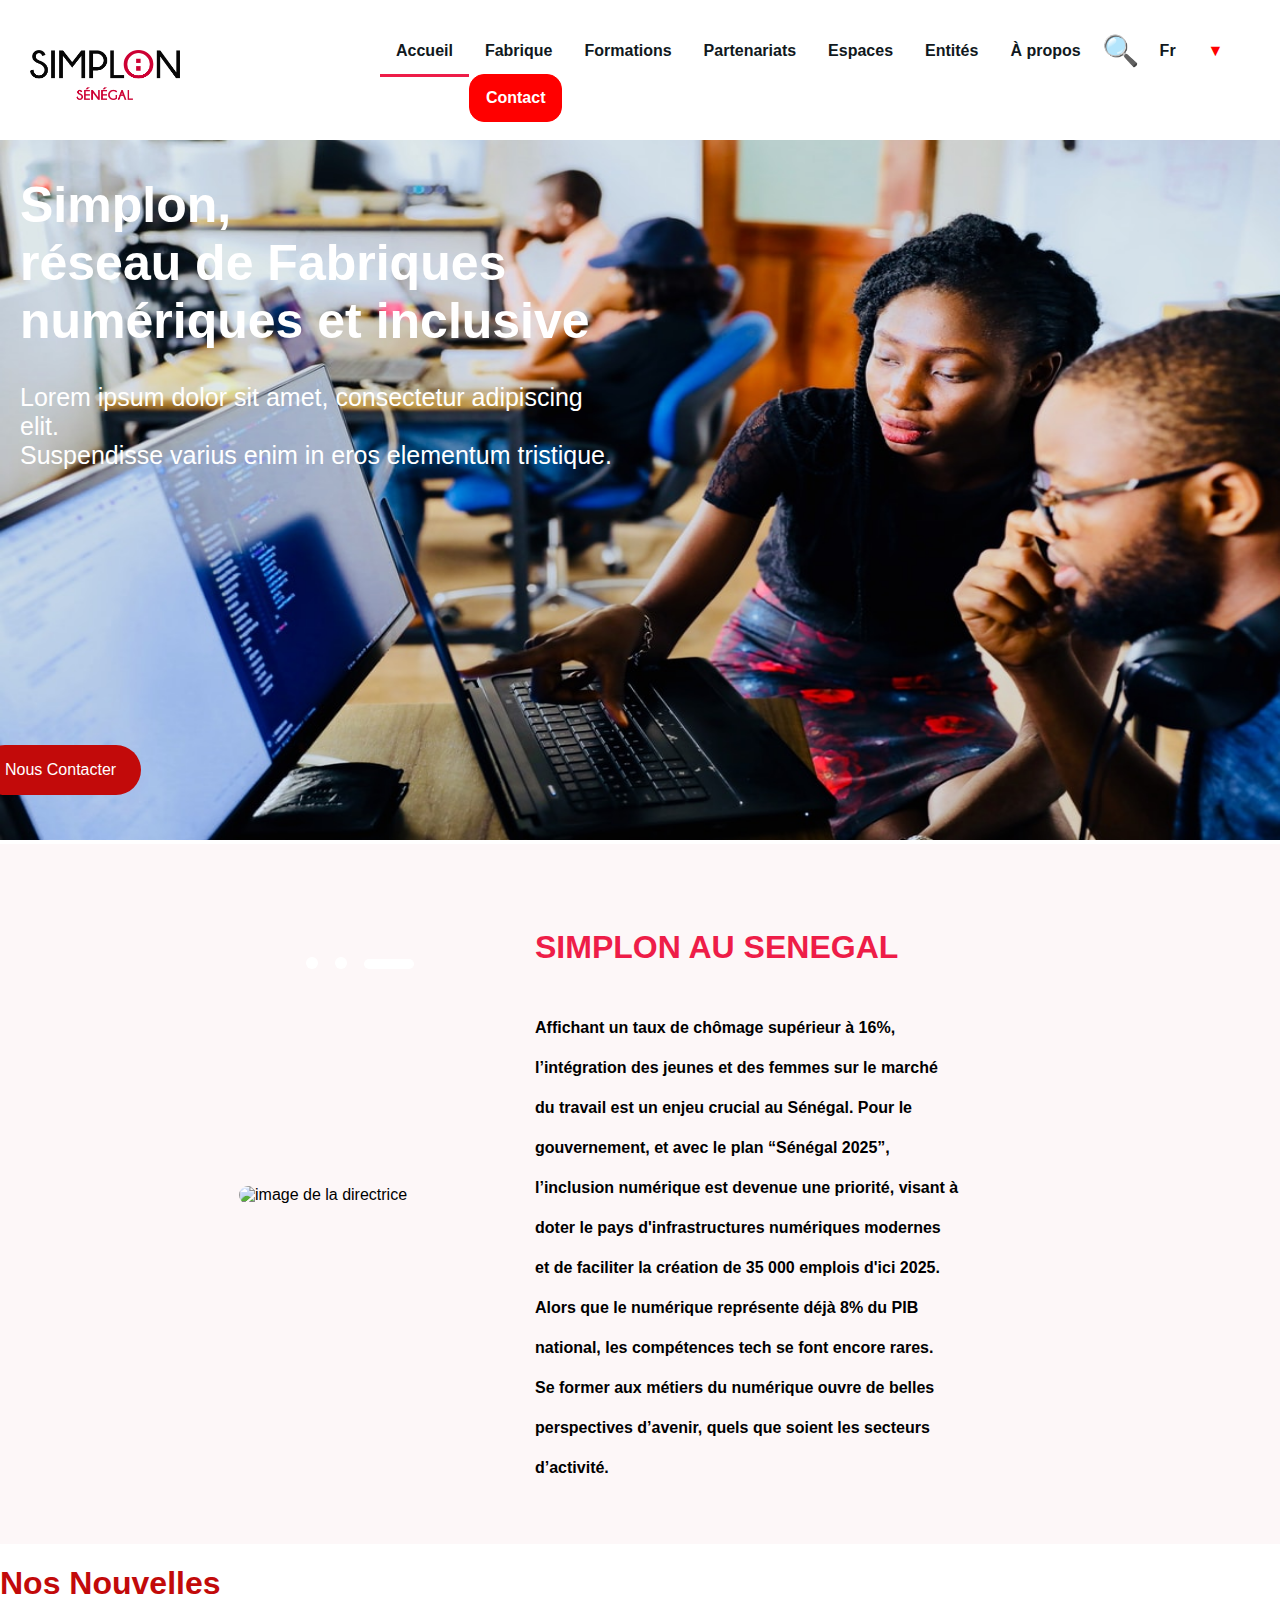
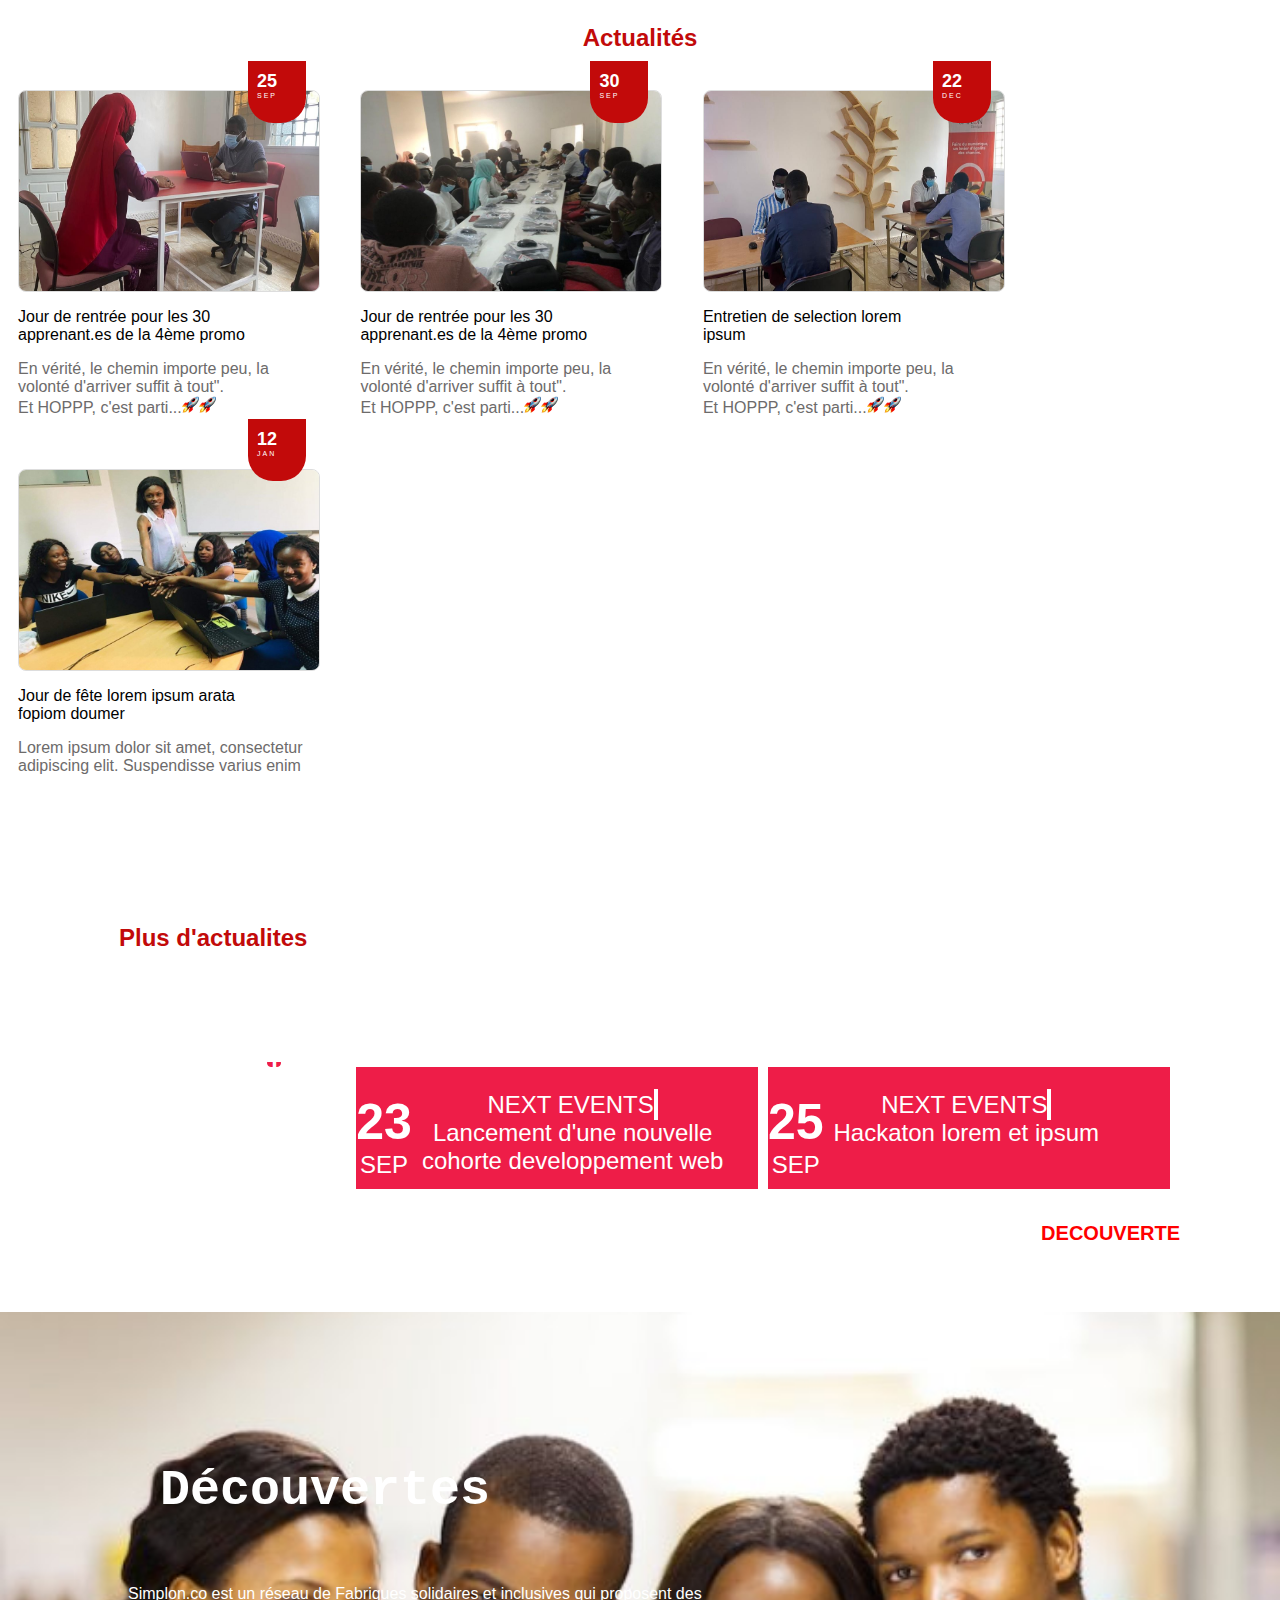
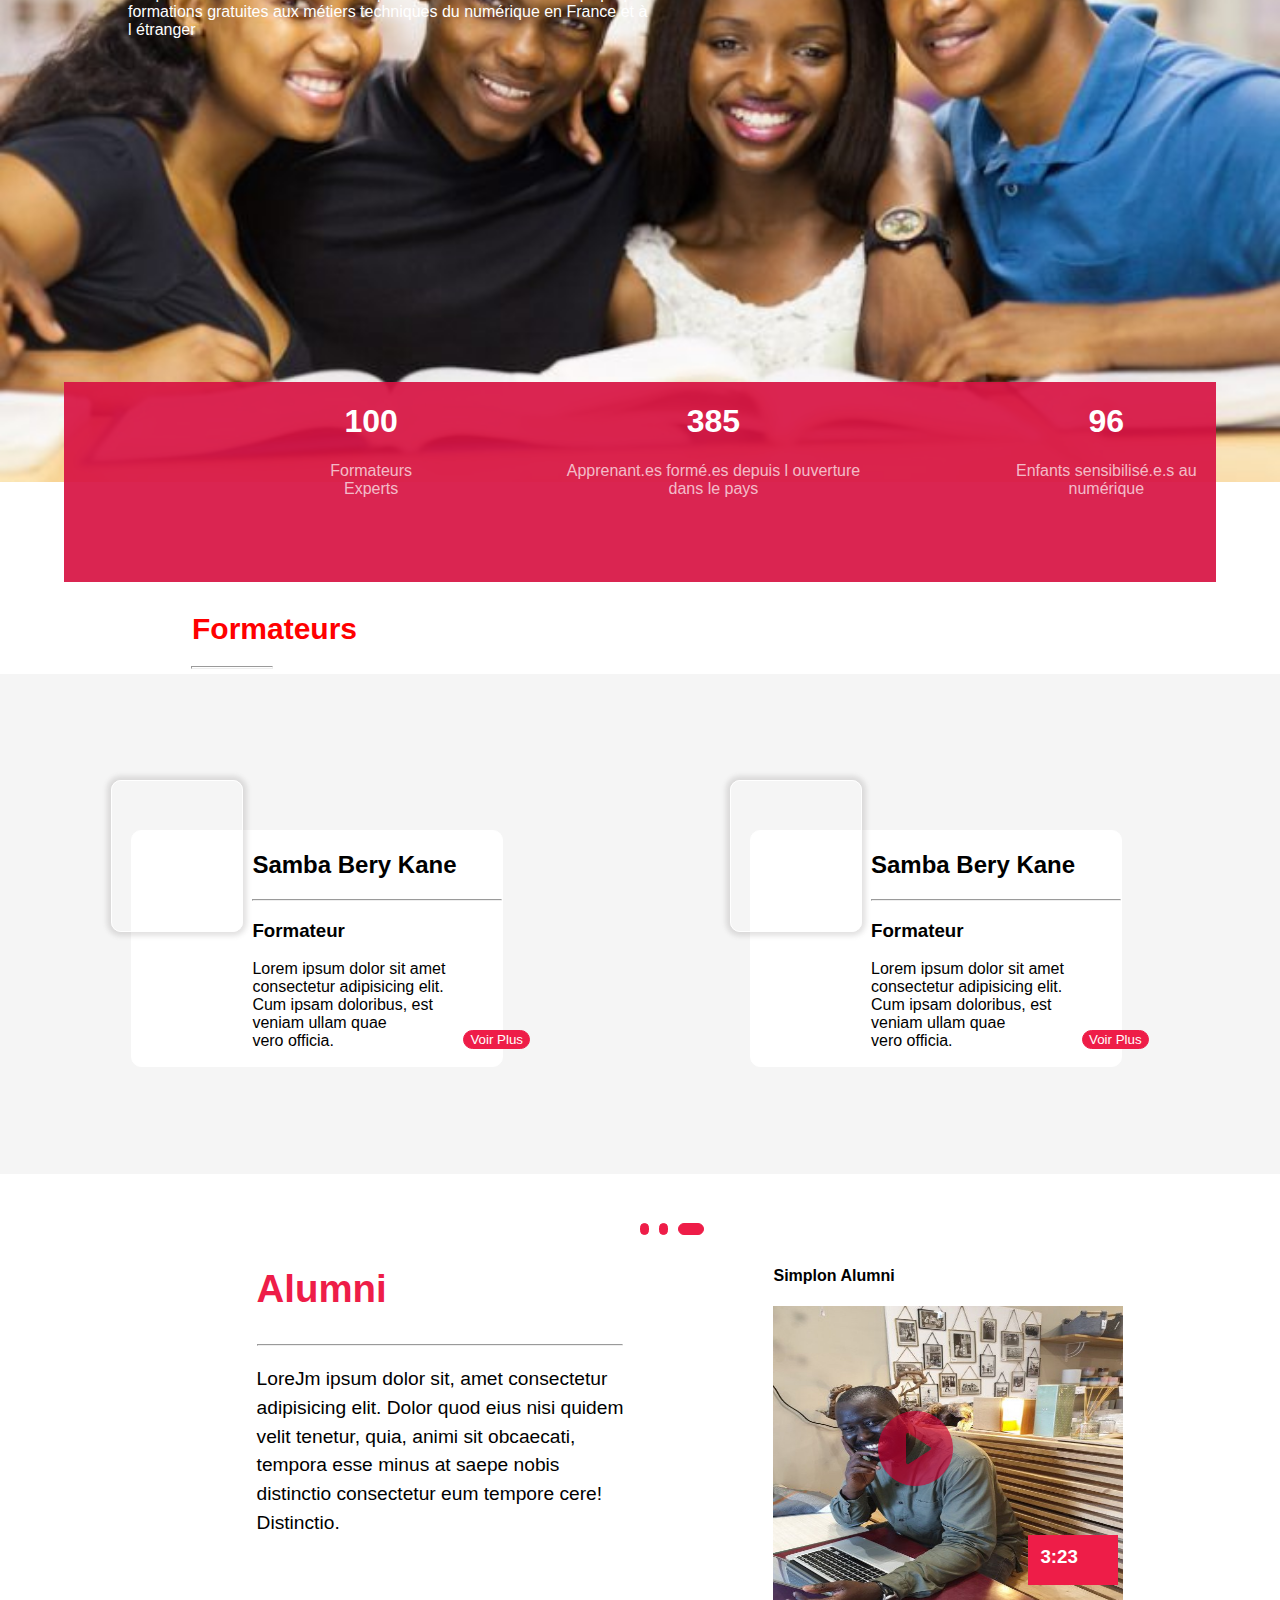
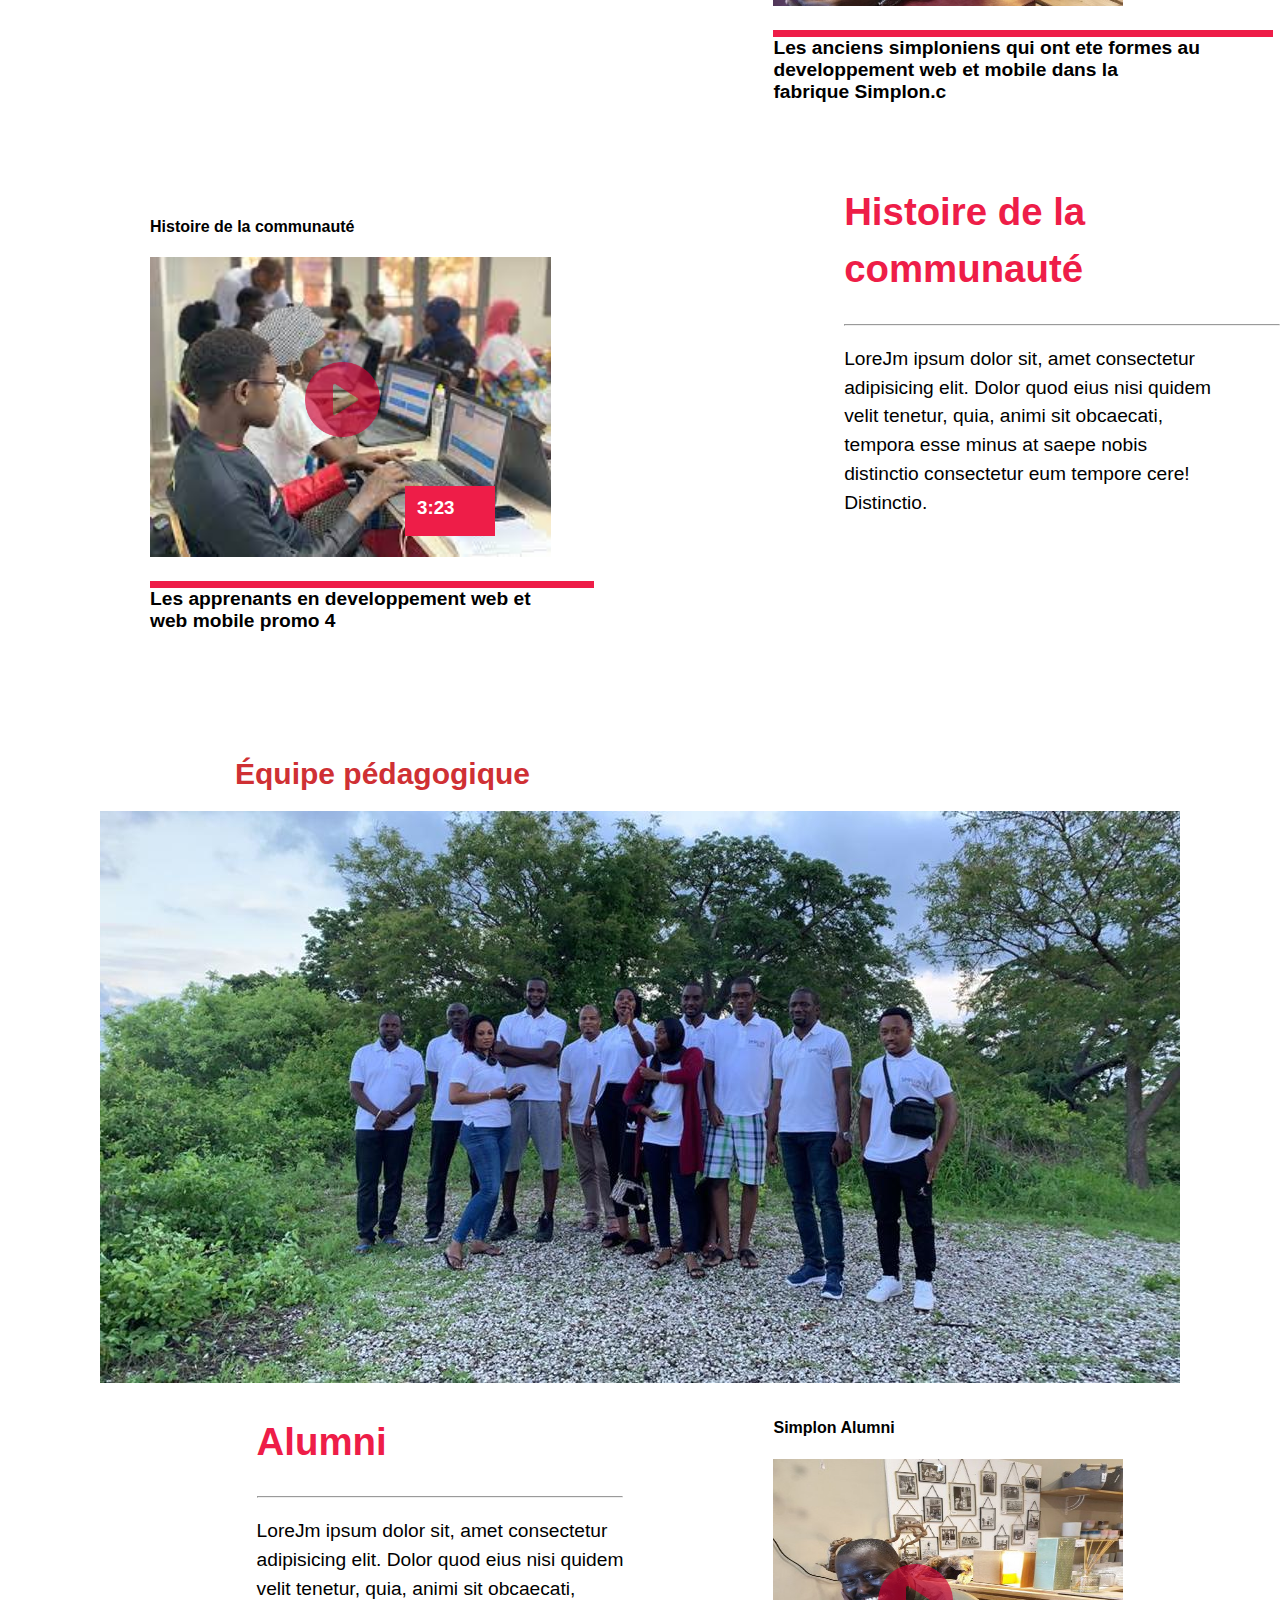
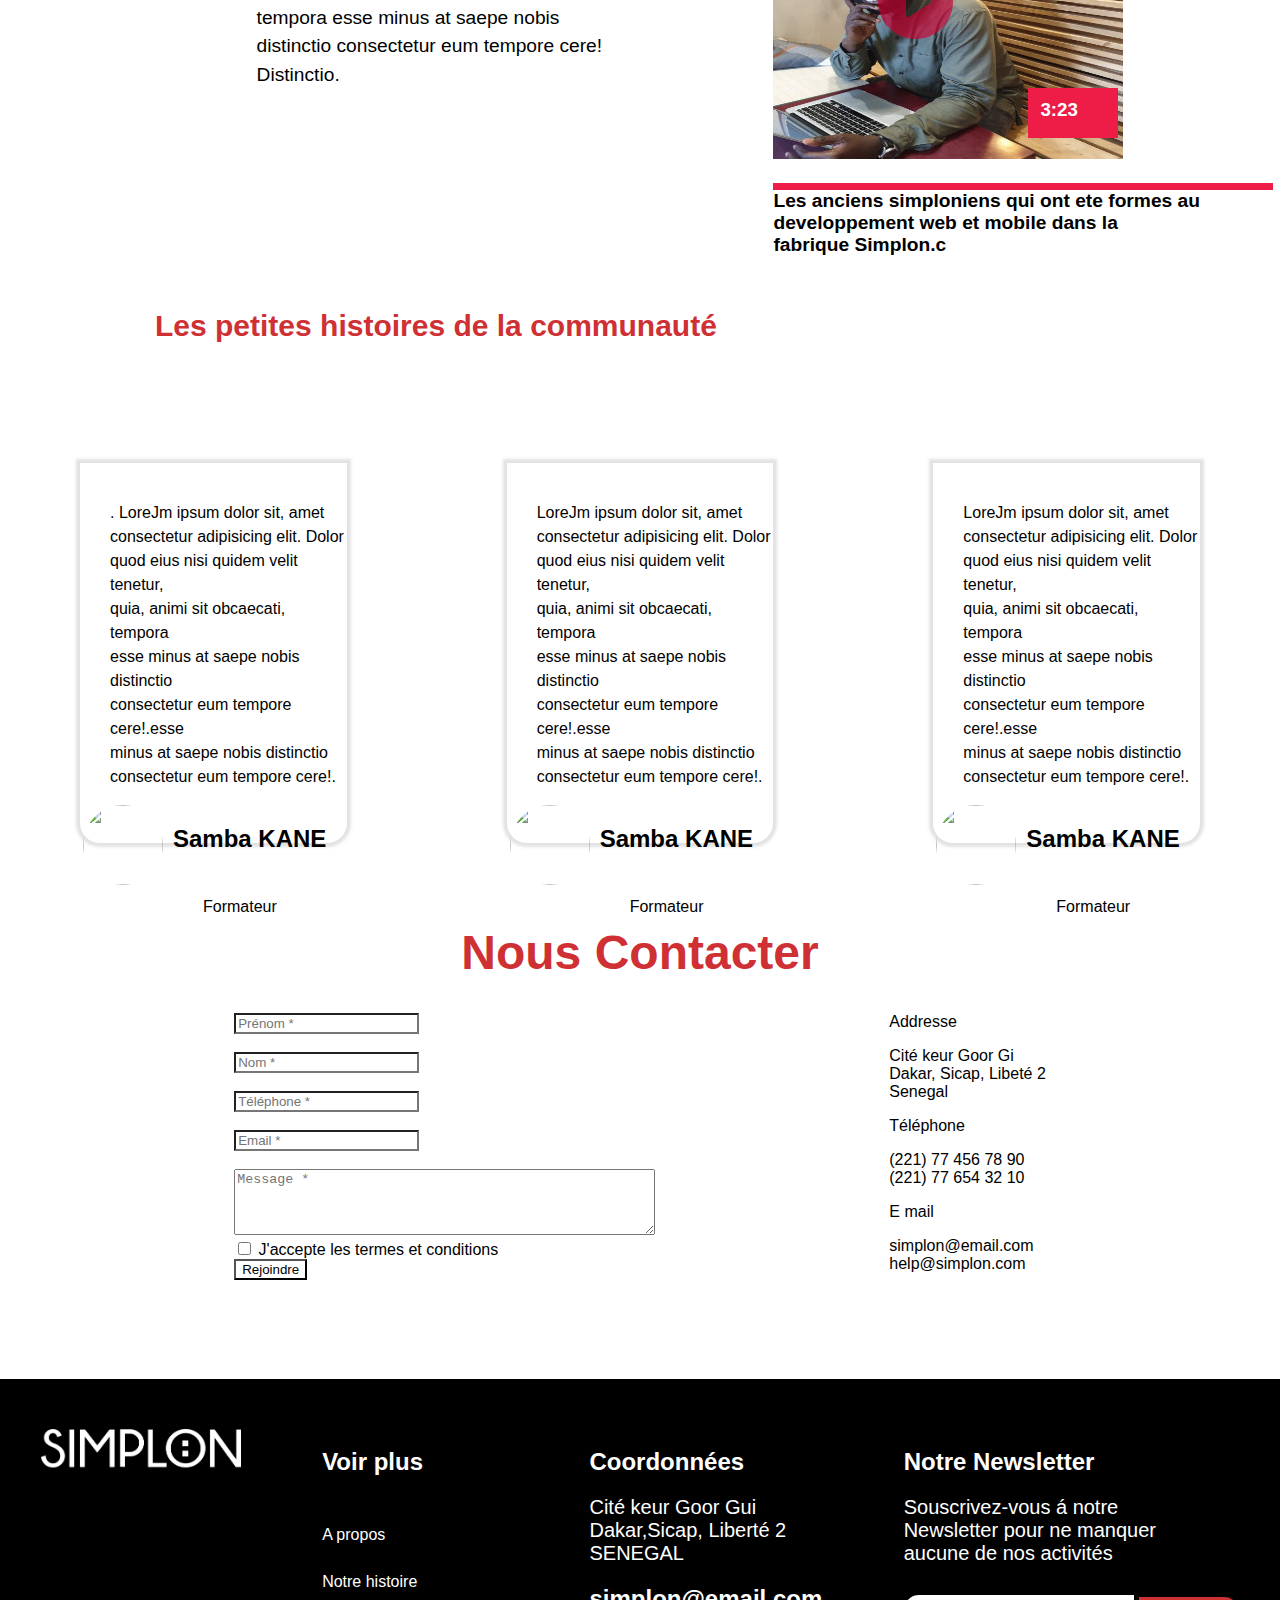
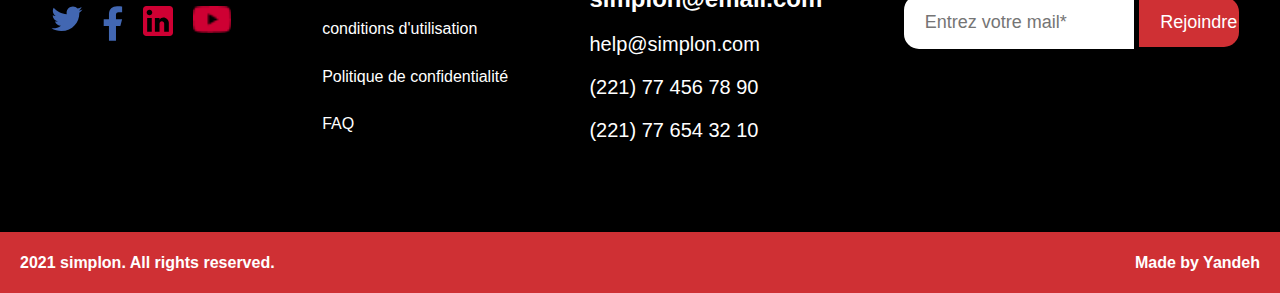
==== commit 97698b7b: "Reste de la page rendue responsive" ====
--- a/index.html
+++ b/index.html
@@ -24,7 +24,7 @@
                 <li><a href="#">Partenariats</a></li>
                 <li><a href="#">Espaces</a></li>
                 <li><a href="#">Entités</a></li>
-                <li><a href="#">À propos</a></li>
+<li><a href="#">À propos</a></li>
                 <li class="search-icon" onclick="toggleSearch()">&#128269;</li>
 
                 <li class="dropdown">
@@ -36,7 +36,7 @@
                     </div>
                 </li>
                 <li class="contact"><a href="#">Contact</a></li>
-            </ul>
+                            </ul>
         </nav>
     </section>
 
@@ -78,7 +78,9 @@
                 d’activité.</p>
         </div>
     </section>
-    <section class="Nouvelles">
+
+    <section>
+        <div  class="Nouvelles">
         <h1 class="Nouv">Nos Nouvelles</h1>
         <h2 class="Actualité1">Actualités</h2>
         <div class="Actus">
@@ -120,11 +122,13 @@
             <p>Jour de fête lorem ipsum arata<br>fopiom doumer</p>
             <p class="Actusp">Lorem ipsum dolor sit amet, consectetur<br>adipiscing elit. Suspendisse varius enim</p>
         </div>
-        <div class="Actusplus">
+                <div class="Actusplus">
             <h2 class="Actusplush2">Plus d'actualites </h2>
-            <button class="button-Actusplus"><p class="plus">+</p></button>
-        </div>
-    </section>
+            <button class="button-Actusplinfous"><p class="plus">+</p></button>
+        </div>  
+      </div>
+    </section>
+
     <section class="evenement">
         <h1>Evenements à venir</h1>
         <div class="even">
@@ -132,55 +136,61 @@
             <div class="date"><p><span>23</span><br>SEP</p></div>
             <p>NEXT EVENTS <i class="fa-solid fa-arrow-right fa-lg fleche" style="color: #ee1d48;"></i><br> Lancement d'une nouvelle <br> cohorte developpement web</p>
         </div>
-        <div class="even2">
+        <div class="even1">
             <div class="date"><p><span>25</span><br>SEP</p></div>
             <p>NEXT EVENTS <i class="fa-solid fa-arrow-right fa-lg fleche" style="color: #ee1d48;"></i>
                 <br>
         Hackaton lorem et ipsum</p>
         </div>
     </div>
-        <h5>DECOUVERTE</h5>
-    </section>
+    </section>
+    <h5>DECOUVERTE</h5>
 
     <div class="infos">
         <div class="image-container">
             <div class="contain">
             <h4>Découvertes</h4>
-            <strong><p>
+            <p>
                 Simplon.co est un réseau de Fabriques solidaires et inclusives qui proposent des<br>
                 formations gratuites aux métiers techniques du numérique en France et à<br>
                 l étranger
-            </p></strong>
+            </p>
         </div>
         </div>
           <div class="resultat">
             <div class="info">
-                <h1>100 <br><span>Formateurs experts</span></h1>
+                <h1>100 <br></h1>
+                <p>Formateurs Experts</p>
             </div>
 
             <div class="info">
-                <h1>385 <br><span>Apprenant.es formé.es
-                    depuis l ouverture dans le pays</span></h1>
+                <h1>385 <br></h1>
+                <p>Apprenant.es formé.es
+                    depuis l ouverture dans le pays</p>
             </div>
             <div class="info">
-                <h1>96 <br><span>Enfants sensibilisé.e.s au
-                    numérique</span></h1>
+                <h1>96 <br></h1>
+                <p>Enfants sensibilisé.e.s au
+                    numérique</p>
             </div>
           </div>
     </div>
 
+    <div class="titre-formateur">
+        <h1>Formateurs</h1><hr class="souligne-formateur">
+          <div class="ligne"></div>
+       </div>
     <section class="Formateur">
-        <div class="formateur1" id="formateur1">
+            <div class="formateur1">
             <div class="image">
     </div>
         <div class="form">
         <h2>Samba Bery Kane</h2>
         <hr>
         <h3>Formateur</h3>
-        <p>Lorem ipsum dolor sit amet consectetur adipisicing elit. <br> Cum ipsam doloribus, est veniam ullam quae <br> vero officia. </p>
+        <p>Lorem ipsum dolor sit amet <br> consectetur adipisicing elit. <br> Cum ipsam doloribus, est <br>veniam ullam quae <br> vero officia. </p>
     </div>
     <a href="#"><button>Voir Plus</button></a>
-
 </div>
 
 <div class="formateur1">
@@ -191,19 +201,17 @@
     <h2>Samba Bery Kane</h2>
     <hr>
     <h3>Formateur</h3>
-    <p>Lorem ipsum dolor sit amet consectetur adipisicing elit. <br> Cum ipsam doloribus, est veniam ullam quae <br> vero officia.</p>
-   
-</div>
+    <p>Lorem ipsum dolor sit amet <br> consectetur adipisicing elit. <br> Cum ipsam doloribus, est <br>veniam ullam quae <br> vero officia. </p>
 </div>
 <a href="#"><button>Voir Plus</button></a>
-<div class="rafetal">
-<div class="point" id="point">
 </div>
-<div class="point"></div>
-<div class="trait"></div>
-</div>
-    </section>
-
+    </section>
+    <div class="rafetal">
+        <div class="point" id="point">
+        </div>
+        <div class="point"></div>
+        <div class="trait"></div>
+        </div>
     <section class="alumni">
         <div class="texte1">
             <h1>Alumni</h1>
@@ -218,7 +226,6 @@
         <div class="video">
             <h4>Simplon Alumni</h4>
             <img src="Images/8.png" alt="image apprenant" id="apprenant1">
-            
             <img src="Images/12.png" alt="image video" id="play1">
             <div class="time">
             <h3>3:23</h3></div>
@@ -228,7 +235,7 @@
         </div>
     </section>
 
-    <section class="histoire">
+    <section class="alumni">
         <div class="video">
             <h4>Histoire de la communauté</h4>
             <img src="Images/13.png" alt="image apprenant" id="apprenant">
@@ -237,7 +244,7 @@
             <h3>3:23</h3></div>
             <p>Les apprenants en developpement web et <br> web mobile promo 4</p>
         </div>
-        <div class="texte">
+        <div class="texte1">
             <h1>Histoire de la communauté</h1>
             <hr>
             <p>LoreJm ipsum dolor sit, amet consectetur <br>
@@ -248,17 +255,21 @@
                 Distinctio.</p>
         </div>
     </section>
-    <div class="section-histoire" id="section-histoire1">
+
+    
+    <section>
+    <div class="histoire" >
         <div class="texte-contenaire-">
             <div class="titre-formateurs">
               <h1>Équipe pédagogique</h1>
                 <div class="ligne"></div>
              </div>
-             <img src="Images/26.png" alt="" class="image-pedago">
+             <img src="Images/30.png" alt="" class="image-pedago">
         </div>
         <div>
         </div>
     </div>
+    </section>
 
     <section class="alumni">
         <div class="texte1">
--- a/style.css
+++ b/style.css
@@ -8,7 +8,7 @@
 }
 .section1{
     display: flex;
-}
+    }
 /* .ban{
     position: absolute;
     width: 100%;
@@ -32,7 +32,7 @@
 
 nav ul {
     list-style-type: none;
-    margin: 50px 0 0 300px;
+    margin: 10px 0 0 200px;
     padding: 0;
     overflow: hidden;
 }
@@ -49,31 +49,31 @@
     font-size: 30px;
 }
 
-nav li a, .dropbtn {
+ nav li a, .dropbtn {
     font-weight:bold;
     display: inline-block;
-    color: #101820;
+color: #101820;
     text-align: center;
     padding: 14px 16px;
     text-decoration: none;
 }
 
-nav li a:hover, .dropdown:hover .dropbtn {
+        nav li a:hover, .dropdown:hover .dropbtn {
     background-color: #555;
 }
 
 nav li.dropdown {
     display: inline-block;
-}
-
-.dropdown-content {
+    }
+
+        .dropdown-content {
     display: none;
     position: absolute;
     background-color: #101820;
     min-width: 160px;
     box-shadow: 0 8px 16px 0 rgba(0,0,0,0.2);
     z-index: 1;
-}
+    }
 
 .dropdown-content a {
     color: white;
@@ -82,7 +82,7 @@
     text-decoration: none;
 }
 
-/* .dropdown-content a:hover {
+        /* .dropdown-content a:hover {
     background-color: red;
 } */
 .dropdown .dropbtn {
@@ -97,7 +97,7 @@
     background-color: #ff0000;
     border: 1px solid #ff0000;
     border-radius: 15px;
-
+    
 }
 nav li:last-child a {
     color: white; /* Couleur blanche pour le texte "Contact" */
@@ -112,6 +112,7 @@
     bottom: 50px; /* Ajuste la position verticale */
     right: 50%; /* Ajuste la position horizontale*/
     padding: 20px;
+    margin-bottom: -200px;
     border-radius: 10px;
     color: white;
     font-size: 25px;
@@ -124,11 +125,12 @@
     font-size: 16px;
     border: none; /* Supprimer la bordure */
     border-radius: 25px 25px 25px 25px; /* Coins arrondis */
+
 }
 .button-passage{
     text-align: center; /* Aligne les boutons au centre horizontalement */
     padding-top: 150px;
-    padding-left: 550px;
+    padding-left: 80px;
 }
 .button-rond{
     width: 12px;
@@ -151,7 +153,7 @@
     border-radius: 5px 5px 5px 5px;
 }
 .image26{
-    height: 800px;
+    height: 700px;
     width: 100%;
 }
 .section3{
@@ -163,22 +165,23 @@
 }
 .section3{
     height: 700px;
-    width: auto;
+    width: 100%;
 }
 .section3 img{
     margin-left: 10px;
     margin-right: 10px;
     margin-top: 1px;
-    width: 60%;
+    width: 20%;
     border-radius: 30px;
-    height: 600px;
+    height: auto;
 
 }
 .texte_numerique{
     margin-top: 1px;
-    line-height: 1.95;
+    line-height: 2.5;
     font-weight: bolder;
-    width: 35%;
+    margin-left: 30px;
+    width: 45%;
 }
 .texte_numerique h1{
     color: #ee1d48;
@@ -189,13 +192,19 @@
     font-style: normal; 
 } */
 
-
+.nouvelles{
+    display: flex;
+    flex-direction: column;
+    align-items: center;
+
+}
 .Nouv{
+    display: flex;
+    align-items: center;
+    color: rgb(194, 10, 10);
+}
+.Actualité1{
     text-align: center;
-    color: rgb(194, 10, 10);
-}
-.Actualité1{
-    text-align: left;
     color: rgb(194, 10, 10);
 }
 .Actus{
@@ -257,10 +266,11 @@
 .Actusplus{
     display: flex;
     align-items: center;
-    margin-left: 1200px;
+    margin-left: 5%;
 }
 .Actusplush2{
     color:rgb(194, 10, 10);
+    padding-left: 55px;
 }
 .button-Actusplus{
     background-color: rgb(194, 10, 10);
@@ -268,19 +278,24 @@
     font-size: 16px;
     border: none; /* Supprimer la bordure */
     border-radius: 50%; /* Coins arrondis */
-    width: 45px;
-    height: 45px;
+    width: 40px;
+    height: 40px;
     margin:12px;
 }
 .plus{
     font-weight: bold;
-    font-size: 40px;
+    font-size: 30px;
     margin:-12px;
     margin-top: -18px;
 }
-
+h5{
+    color: #ff0000;
+    font-size: 20px;
+    text-align: end;
+    margin-right: 100px;
+}
 .even{
-    width: 70%;
+    width: 100%;
     display: flex;
     justify-content: center;
     margin-right: 10px;
@@ -293,7 +308,7 @@
 }
 
 .even1{
-    width: 110px;
+    width: 40%;
     /* padding-right: 10px;
     padding-left: 10px; */
     margin-right: 10px;
@@ -304,7 +319,7 @@
     margin-left: 10px;
 } */
 .even2{
-    width: 110px;
+    width: 50%;
     padding-top: 2px;
     /* padding-right: 10px;
     padding-left: 10px; */
@@ -331,7 +346,7 @@
 }
 .image-container {
     color: white;
-    height: 50%;
+        height: 50%;
     font-family: Arial, sans-serif;
     background-image: url('Images/35.png'); /* Remplacez avec le chemin de votre image */
     background-size: cover; /* Ajuste la taille de l'image pour couvrir tout l'élément body */
@@ -355,7 +370,7 @@
     height: 200px;
     margin-top: -100px;
     background-color: rgba(215, 19, 67, 0.925); 
-    width: 85%;
+    width: 80%;
     margin-left: 5%;
     padding-left: 10%;
     margin-right: 5%;
@@ -392,18 +407,22 @@
 }
 .info{
     text-align: center;
-    padding-left: 45px;
+    padding-left: 120px;
 }
 
 .Formateur{
-    display: flex;
     background-color: whitesmoke;
-    padding-left: 100px;
-    padding-right: 30px;
-    height: 100px;
+    align-items: center;
+    justify-content: center;
+    height: 500px;
 }
 .formateur1{
     display: flex;
+    padding: 110px;
+}
+.texte{
+    color: #ff0000;
+    text-align: center;
 }
 /* .Formateur p,.Formateur h1{
     margin-top: 40px;
@@ -413,9 +432,8 @@
     padding: 2px;
 }
 button{
-    position: absolute;
-        margin-top: 30px;
-        margin-left: -3px;
+    margin-top: 250px;
+    margin-left: -40px;
         background-color: #ee1d48;
         color:#fff;
         border: #ee1d48 1px solid;
@@ -426,35 +444,36 @@
     margin-top: 50px;
     border: #fff 1px solid;
     border-radius: 10px;
-    padding-right: 30px;
-    padding-left: 30px;
+    padding-left: 120px;
+    width: 250px;
+    height: auto;
 }
 .image{
     height: 150px;
-    width: 150px;
+    width: 130px;
     background-image: url("Images/19.png");
     background-size: cover;
     background-position:center;
     background-repeat: no-repeat;
     position: absolute;
+    box-shadow: 0px 0px 5px 4px rgba(98, 94, 94, 0.18);
     border: 1px solid white;
     border-radius: 10px;
-    margin-left: 20px;
-}
-hr{
-    width: 200px;
-    margin-left: 0;
+    margin-left: -20px;
 }
 #formateur1{
-    margin-right: 50px;
+    margin-right: 100px;
 }
 .rafetal{
     display: flex;
-    margin-left: -100px;
+    margin-left: 50%;
+    margin-right: 45%;
+    margin-top: -250px;
+
 }
 .point{
     background-color: #ee1d48;
-    width: 10px;
+    width: 15px;
     height: 10px;
     border: #ee1d48 1px solid;
     border-radius: 15px;
@@ -464,9 +483,14 @@
     margin-right: 10px;
 
 }
+section{
+    display: flex;
+    justify-content: center;
+    align-items: center;
+}
 .trait{
-    width: 30px;
-    height: 8px;
+    width: 80%;
+    height: 10px;
     background-color: #ee1d48;
     border: #ee1d48 1px solid;
     border-radius: 10Px;
@@ -475,13 +499,18 @@
 }
 .histoire{
     display: flex;
-    margin-top: 150px;
-    padding: 100px;
+    flex-direction: column;
+    align-items: center;
+    width: 80%;
+    height: auto;
 }
 .alumni,.petitehistoire{
     display: flex;
-    margin-top: 100px;
+    margin: auto;
     padding: -5px;
+}
+.alumni{
+    margin-bottom: 200px;
 }
 .video{
     margin-left: 150px;
@@ -491,7 +520,7 @@
 }
 
 .time{
-    height: 20px;
+    height: 15px;
     width: 60px;
     color: #FFF;
     background-color: #ee1d48;
@@ -524,10 +553,26 @@
         line-height: 1.9;
         font-size: 30px;
 }
+.titre-formateur{
+    color: #ff0000;
+    font-size: 15px;
+    margin-top: 130px;
+    margin-left: 15%;
+}
 .titre-formateurs{
     color: #cf3034;
     font-size: 32px;
-    margin-left: 50px;
+    margin-left: 30px;
+    h1{
+        font-size: 30px;
+        margin-left: 10%;
+    }
+}
+.souligne-formateur{
+    height: 1px;
+    width: 80px;
+    font-size: 10px;
+    margin-left: -1px;
 }
 #apprenant,#apprenant1{
     height: 300px;
@@ -836,7 +881,7 @@
         flex-wrap: wrap;
         text-align: center;
     }
-    .image26{
+        .image26{
         height: 400px;
         width: 100%;
     }
@@ -871,20 +916,22 @@
         background-color:#fdf7f8;
     }
     .section3{
-        width: auto;
-        display: inline-block;
-        margin: 20%;
+        width: 100%;
+        display: flex;
+        flex-direction: column;
+        align-items: center;
+        height: auto;
     }
     .section3 img{
         margin-top: 5px;
-        width: 40%;
+        width: 60%;
         border-radius: 30px;
-        height: 40%;
+        height: 40%
     }
     .texte_numerique{
         font-weight: bolder;
         font-size: 13px;
-        width: 100%;
+        width: 60%;
     }
     .texte_numerique h1{
         color: #ee1d48;
@@ -987,12 +1034,12 @@
     }
     
     .even{
-        
-        display: block;
+        display: flex;
+        flex-direction: column;
         width: 100%;
-        justify-content: center;
-        margin-right: 10px;
-        margin-left: 30px;
+        height: auto;
+        align-items: center;
+
         /* padding-right: 10px;
         padding-left: 10px; */
     }
@@ -1001,26 +1048,15 @@
     }
     
     .even1{
-        width: 80%;
-        /* padding-right: 10px;
-        padding-left: 10px; */
+        width: 50%;
+        height: 100px;
+        padding-left: 10%;
         margin-right: 10px;
         display: flex;
         background-color:#ee1d48;
-    }
-    /* .even1 h5,.even2 h5{
-        margin-left: 10px;
-    } */
-    .even2{
-        width: 80%;
-        padding-top: 20px;
-        margin-top: 5px;
-        /* padding-right: 10px;
-        padding-left: 10px; */
-        margin-right: 20px;
-        display: flex;
-        background-color:#ee1d48;
-    }
+        margin-bottom: 5px;
+    }
+
     .mois{
         margin-bottom: 2px;
         margin-top: 10px;
@@ -1040,7 +1076,7 @@
     }
     .image-container {
         color: white;
-        height: 50%;
+        height: 100%;
         font-family: Arial, sans-serif;
         background-image: url('Images/35.png'); /* Remplacez avec le chemin de votre image */
         background-size: cover; /* Ajuste la taille de l'image pour couvrir tout l'élément body */
@@ -1048,11 +1084,11 @@
         background-repeat: no-repeat; 
     }
     .image-container p{
-        padding-bottom: 190px;
+        padding-bottom: 10px;
     }
     .overflay-box {
     width: 80%;
-        height: 200px;
+        height: 100px;
     /* Rouge transparent */
         color: #fff; /* Texte blanc */
         text-align: center;
@@ -1061,8 +1097,8 @@
     .resultat{
         position: absolute;
         display: flex;
-        height: 200px;
-        margin-top: -100px;
+        height: 100px;
+        margin-top: -50px;
         background-color: rgba(215, 19, 67, 0.925); 
         width: 85%;
         margin-left: 5%;
@@ -1076,41 +1112,46 @@
     .info p{
         text-align: center;
         color: rgba(255, 255, 255, 0.7);
-        padding-bottom: 90px;
+        padding-bottom: 10px;
+    }
+    .info span{
+        font-size: 18px;
+        text-align: center;
     }
     .contain{
-        height: 700px;
+        height: 400px;
         padding-bottom: 70px;
     }
        .contain h4{
             font-family: 'Courier New', Courier, monospace;
             color: white;
             font-weight: bold;
-            font-size: 50px;
-            padding-left: 160px;
+            font-size: 25px;
+            padding-left: 5%;
             padding-top: 150px;
     }
-    
     .contain p{
-        padding-left: 10%;
+        padding-left: 5%;
     }
     .contain h1{
         color: white;
-        font-size: 40px;
+        font-size: 18px;
         font-weight: bold;
     }
     .info{
         text-align: center;
         padding-left: 45px;
-    }
+            }
     
     .Formateur{
         display: flex;
+        flex-direction: column;
         background-color: whitesmoke;
-        padding-left: 100px;
+        padding-left: 60px;
         padding-right: 30px;
-        height: 100px;
-    }
+        height: auto;
+        margin-top: 60px;
+            }
     .formateur1{
         display: flex;
     }
@@ -1119,12 +1160,12 @@
     } */
     .fleche{
         background-color: #fff;
-        padding: 2px;
+        padding: 1px;
     }
     button{
         position: absolute;
-            margin-top: 30px;
-            margin-left: -3px;
+            margin-top: 180px;
+            margin-left: -90px;
             background-color: #ee1d48;
             color:#fff;
             border: #ee1d48 1px solid;
@@ -1132,7 +1173,7 @@
     }
     .form{
         background-color: #fff;
-        margin-top: 50px;
+        margin-top: 150px;
         border: #fff 1px solid;
         border-radius: 10px;
         padding-right: 30px;
@@ -1141,6 +1182,7 @@
     .image{
         height: 150px;
         width: 150px;
+        align-items: center;
         background-image: url("Images/19.png");
         background-size: cover;
         background-position:center;
@@ -1148,10 +1190,10 @@
         position: absolute;
         border: 1px solid white;
         border-radius: 10px;
-        margin-left: 20px;
+        margin-left: 20%;
     }
     hr{
-        width: 200px;
+        width: 100%;
         margin-left: 0;
     }
     #formateur1{
@@ -1159,7 +1201,8 @@
     }
     .rafetal{
         display: flex;
-        margin-left: -100px;
+        margin-left: 10%;
+        margin-top: -250px
     }
     .point{
         background-color: #ee1d48;
@@ -1184,30 +1227,33 @@
     }
     .histoire{
         display: flex;
-        margin-top: 150px;
+        height: auto;
+        margin-top: 10px;
         padding: 100px;
     }
     .alumni,.petitehistoire{
         display: flex;
-        margin-top: 100px;
-        padding: -5px;
+        flex-direction: column;
+        align-items: center;
+    }
+    .alumni{
+        margin: 150px;
     }
     .video{
         margin-left: 150px;
         height: 300px;
         width: 500px;
-    
     }
     
     .time{
         height: 20px;
-        width: 60px;
+        width: 30px;
         color: #FFF;
         background-color: #ee1d48;
         transform: translate(-50%, -50%);
         margin-top: -50px;
         margin-left: 300px;
-        padding:5px 15px 30px 15px;
+        padding: 2px 5px 10px 5px;
       
     }
     .time h3{
@@ -1216,11 +1262,11 @@
     }
     
     #play,#play1{
-        height: 75px;
-        width: 75px;
+        height: 45px;
+        width: 45px;
         opacity: 0.65;
         margin-bottom: 120px;
-        margin-left: -250px;
+        margin-left: -190px;
     }
     .section-histoire{
         margin-top: 30px;
@@ -1235,7 +1281,7 @@
     }
     .titre-formateurs{
         color: #cf3034;
-        font-size: 32px;
+        font-size: 25px;
         margin-left: 50px;
     }
     #apprenant,#apprenant1{
@@ -1247,36 +1293,37 @@
     }
     .equipe{
         display: flex;
-        justify-content: space-evenly;
+        flex-direction: column;
+        align-items: center;
+        width: 100%;
+        height: auto;
     }
     #section-histoire1{
         margin-top: -100px;
     }
     .formateur-equipe{
-        width: 320px;
-        height: 380px;
-        margin-top: 100px;
+        width: 65%;
+        margin-top: 10px;
         box-shadow: 0px 0px 3px 4px rgba(98, 94, 94, 0.18);
-        margin-left: 80px;
-        margin-right: 80px;
         margin-bottom: 50px;
         border-radius: 0px 0px 20px 20px;
-        display: grid;
     }
     .formateur-equipe p{
-        text-align: left;
-        padding-top: 22px;
-        padding-left: 30px;
-        line-height: 1.5;
+        text-align: center;
+        padding-top: 2px;
     }
     .footer-title h2{
         text-align: start;
+        font-size: 16px;
     }
     .footer-title p{
         text-align: start;
+        font-size: 14px;
     }
     .formateur-footer{
         display: flex;
+        flex-direction: column;
+        align-items: center;
         padding-left: 3px;
     }
     .formateur-footer img{
@@ -1334,7 +1381,7 @@
         line-height: 1.5;
     }
     .texte1{
-        margin-left: 250px;
+  text-align: center;
         font-size: larger;
         line-height: 1.5;
     }
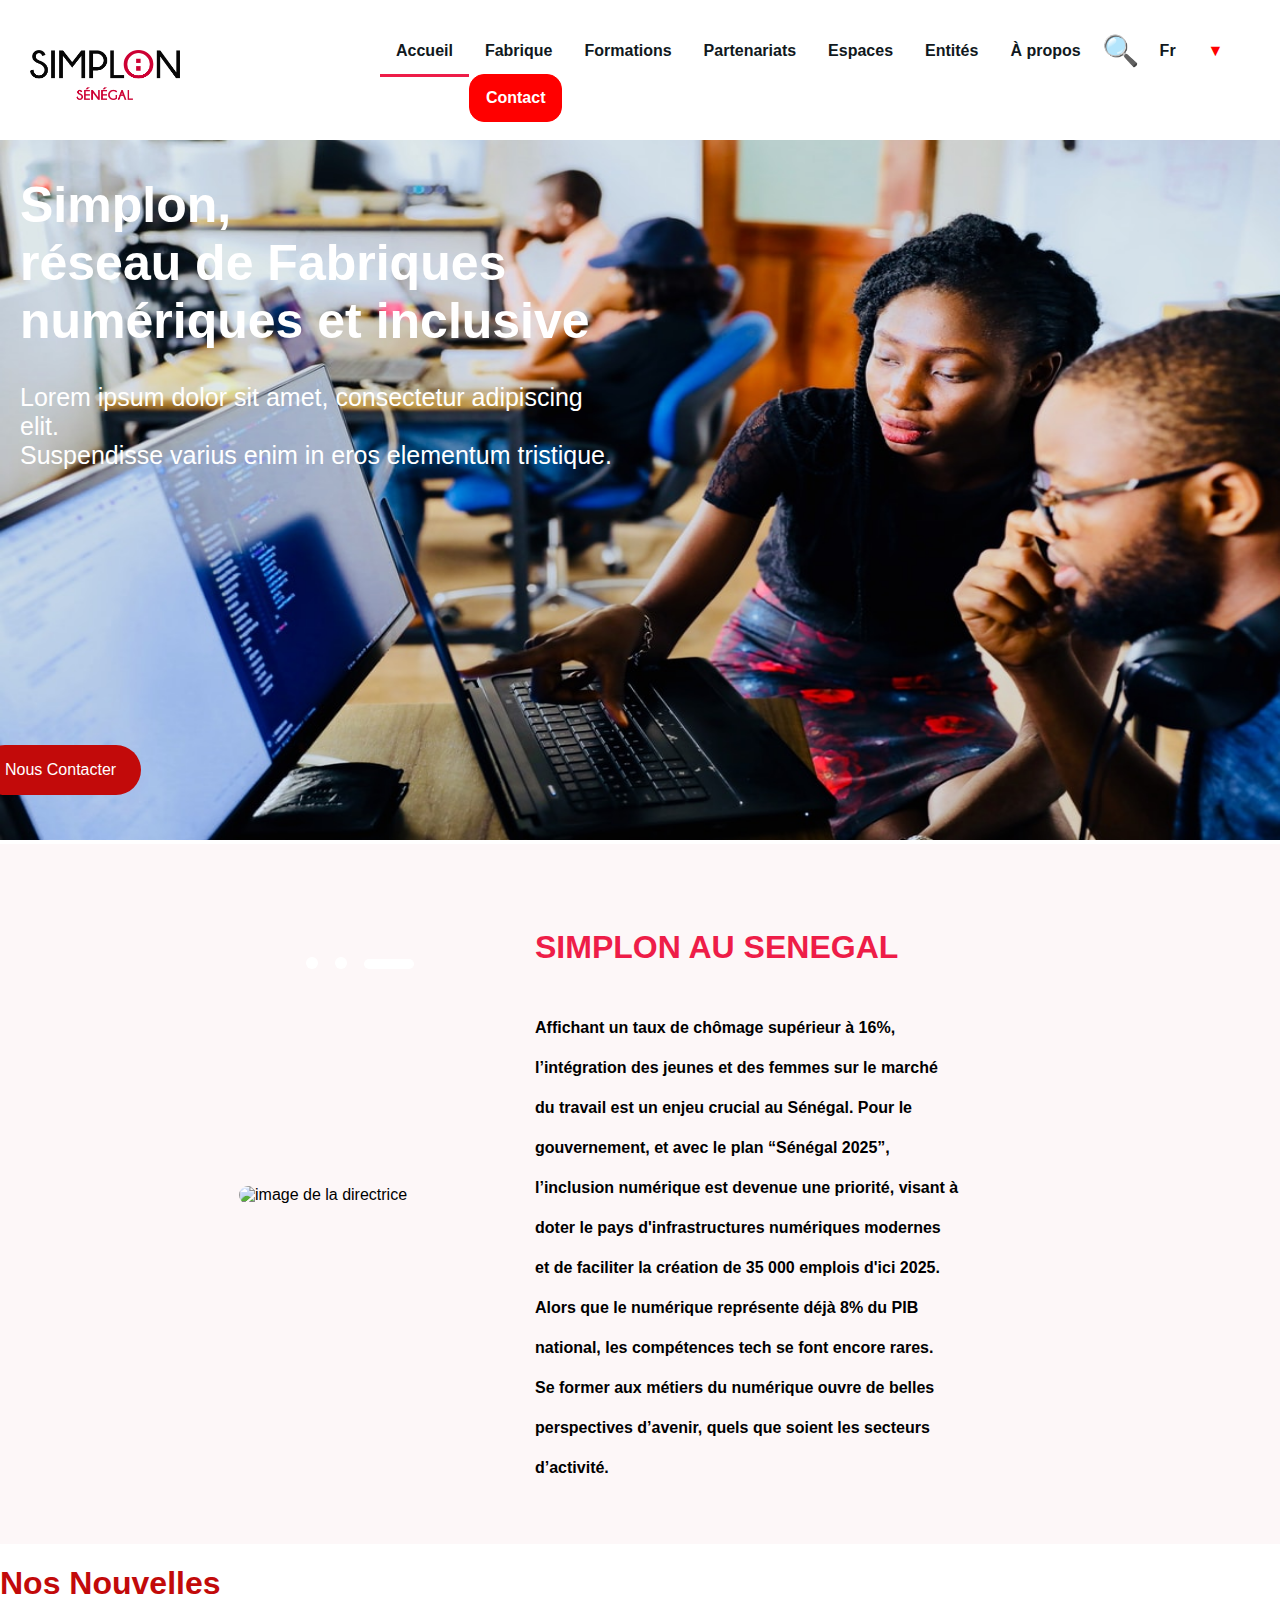
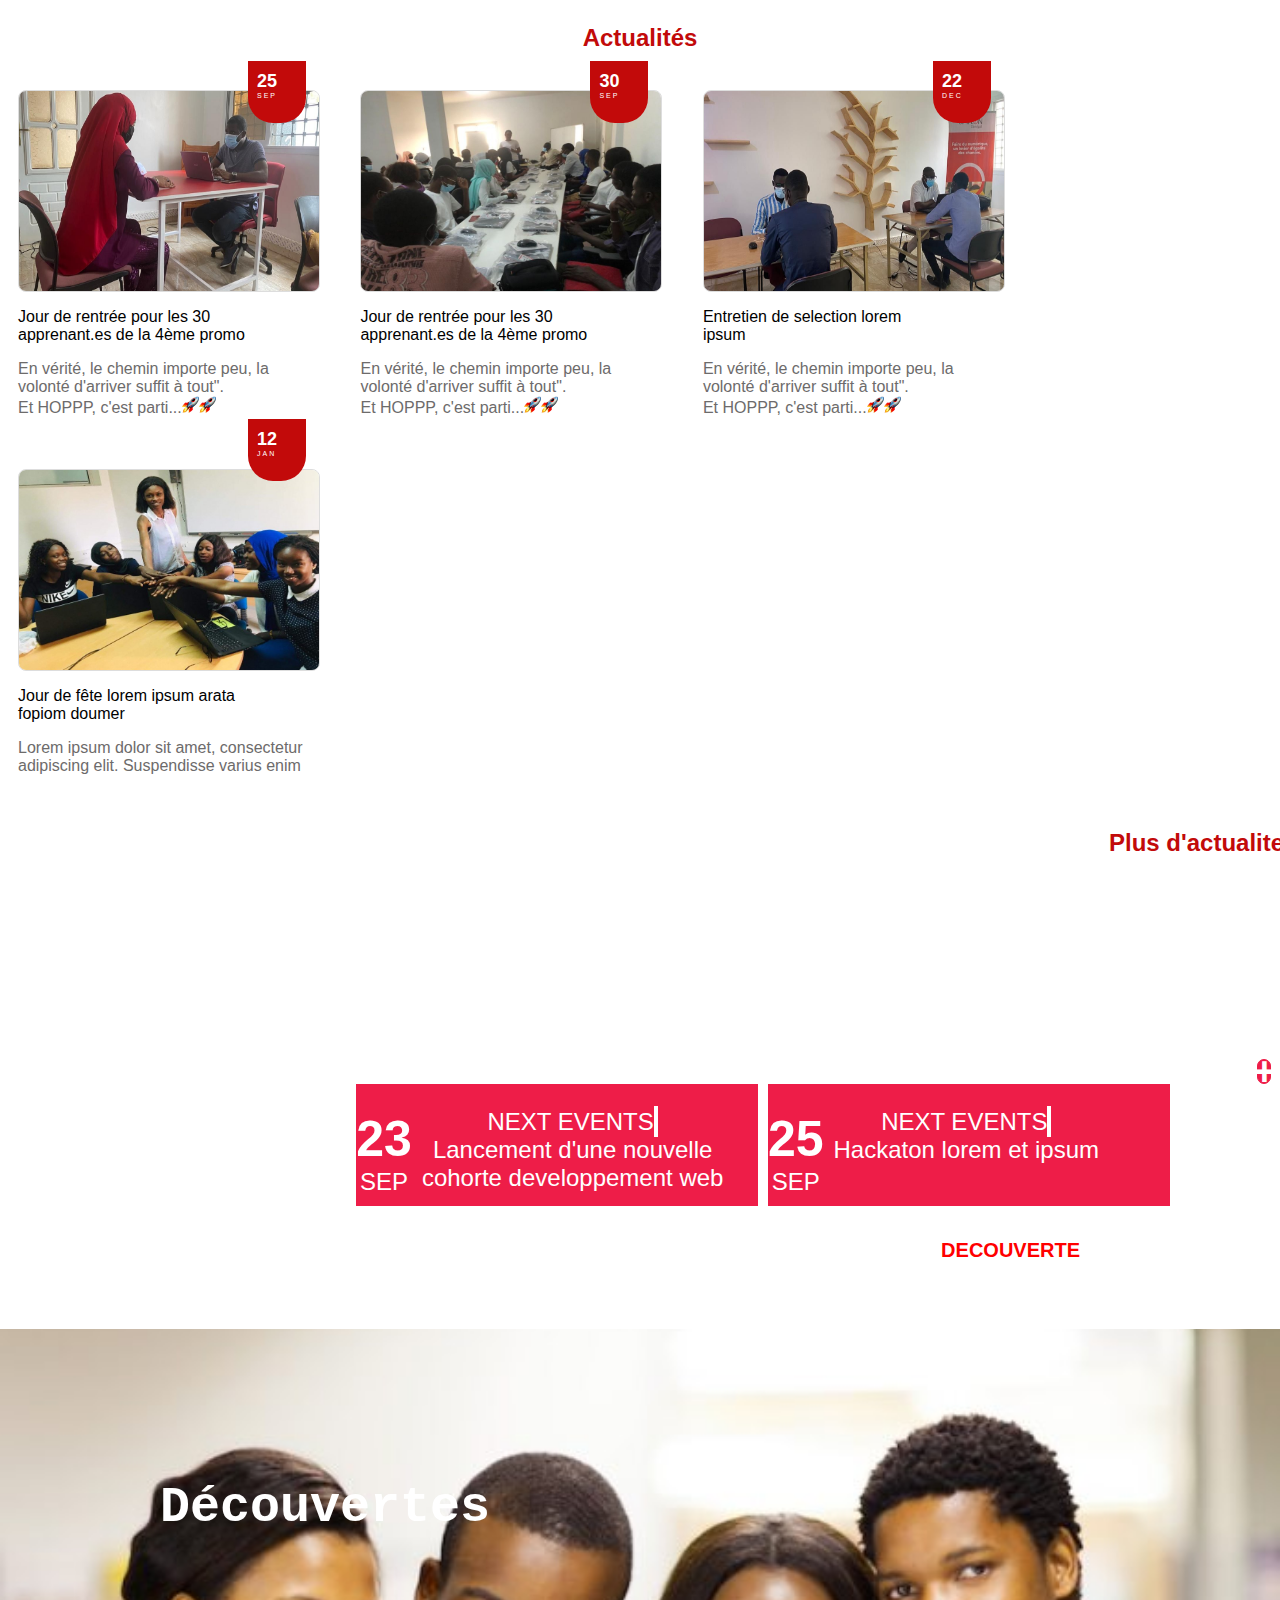
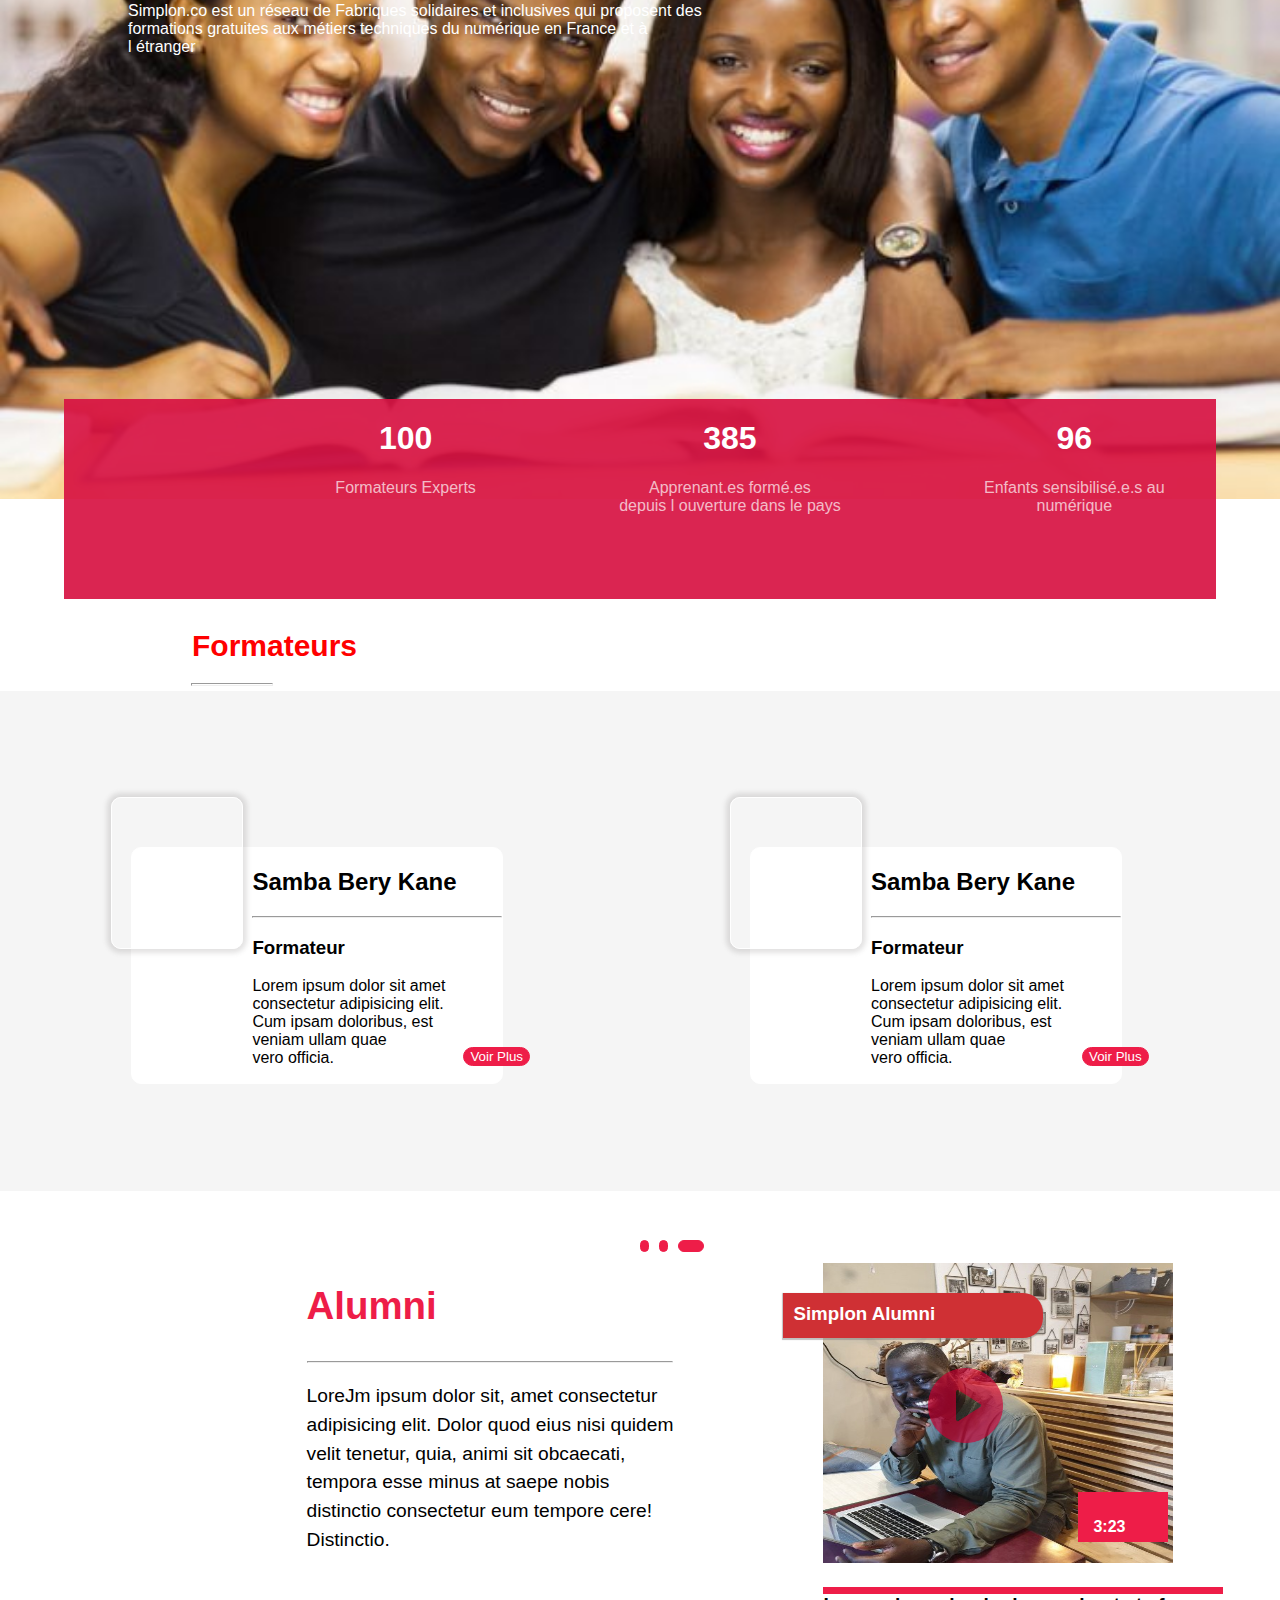
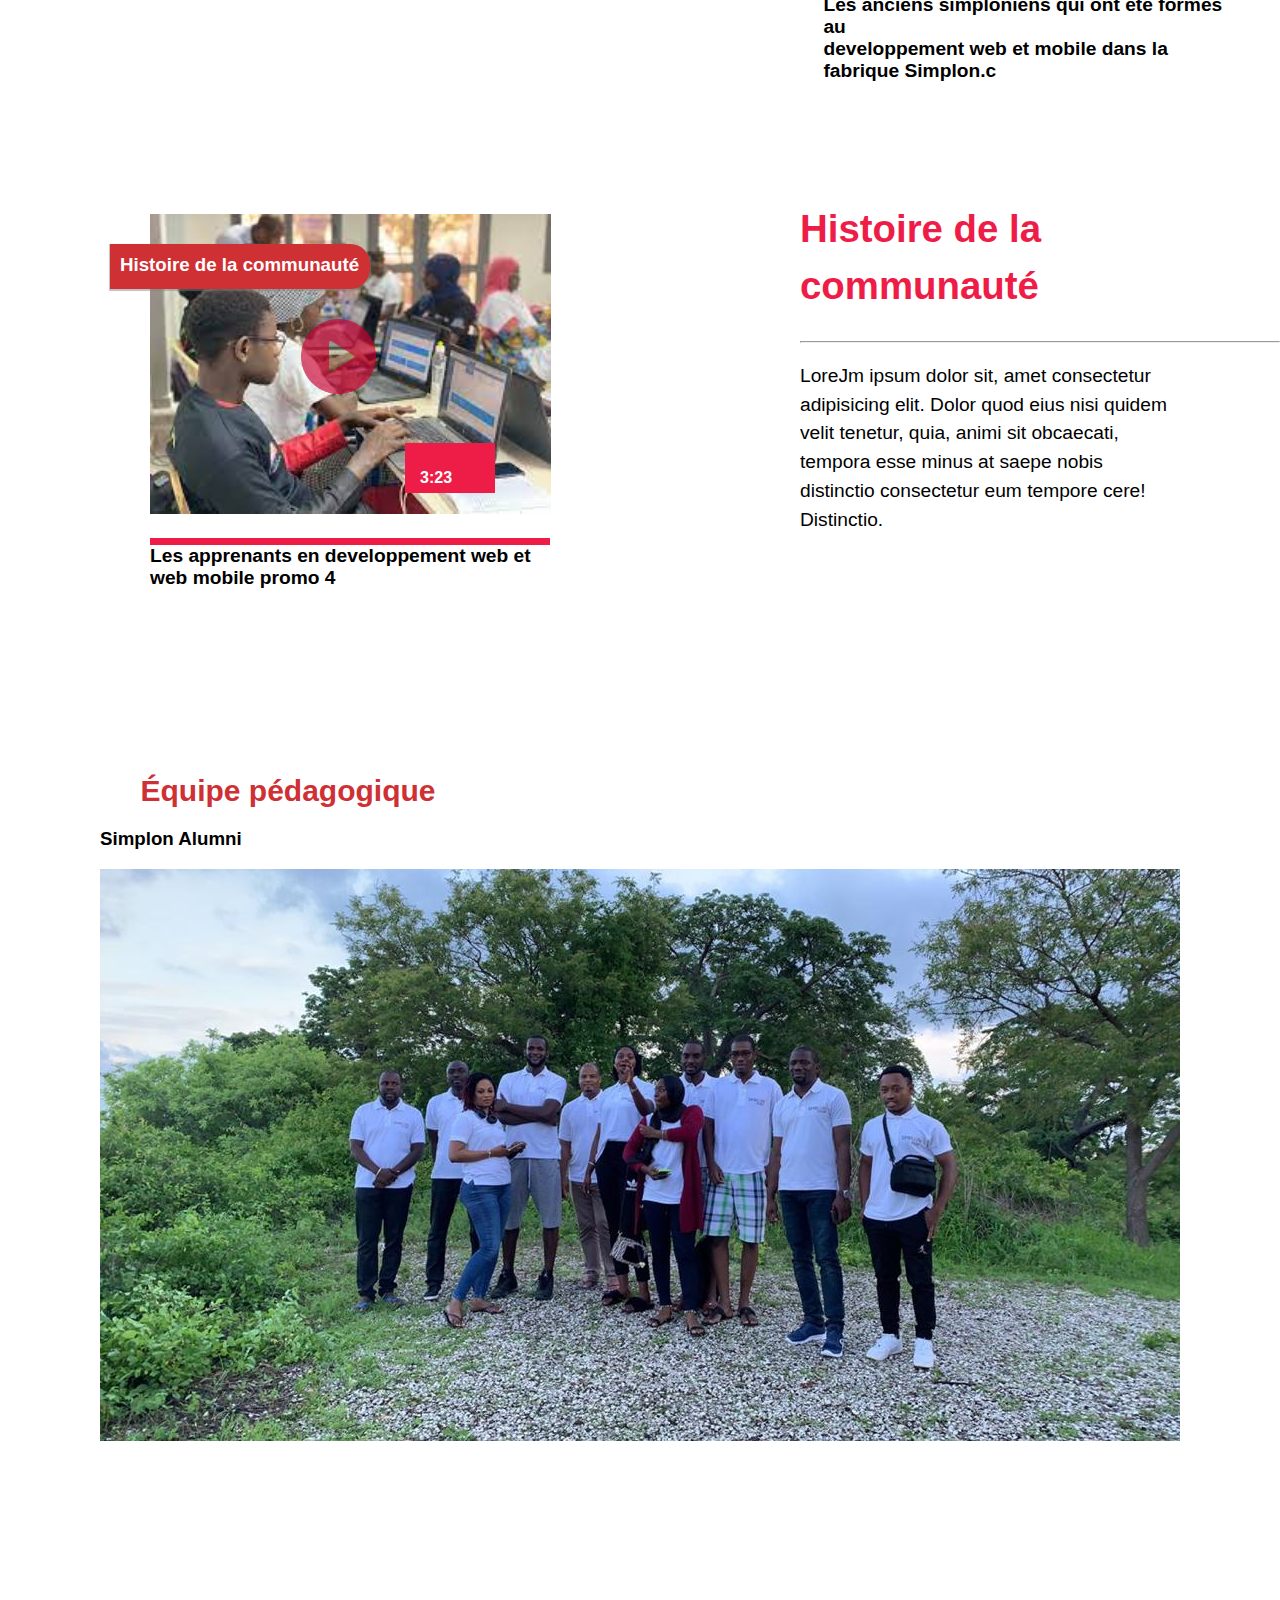
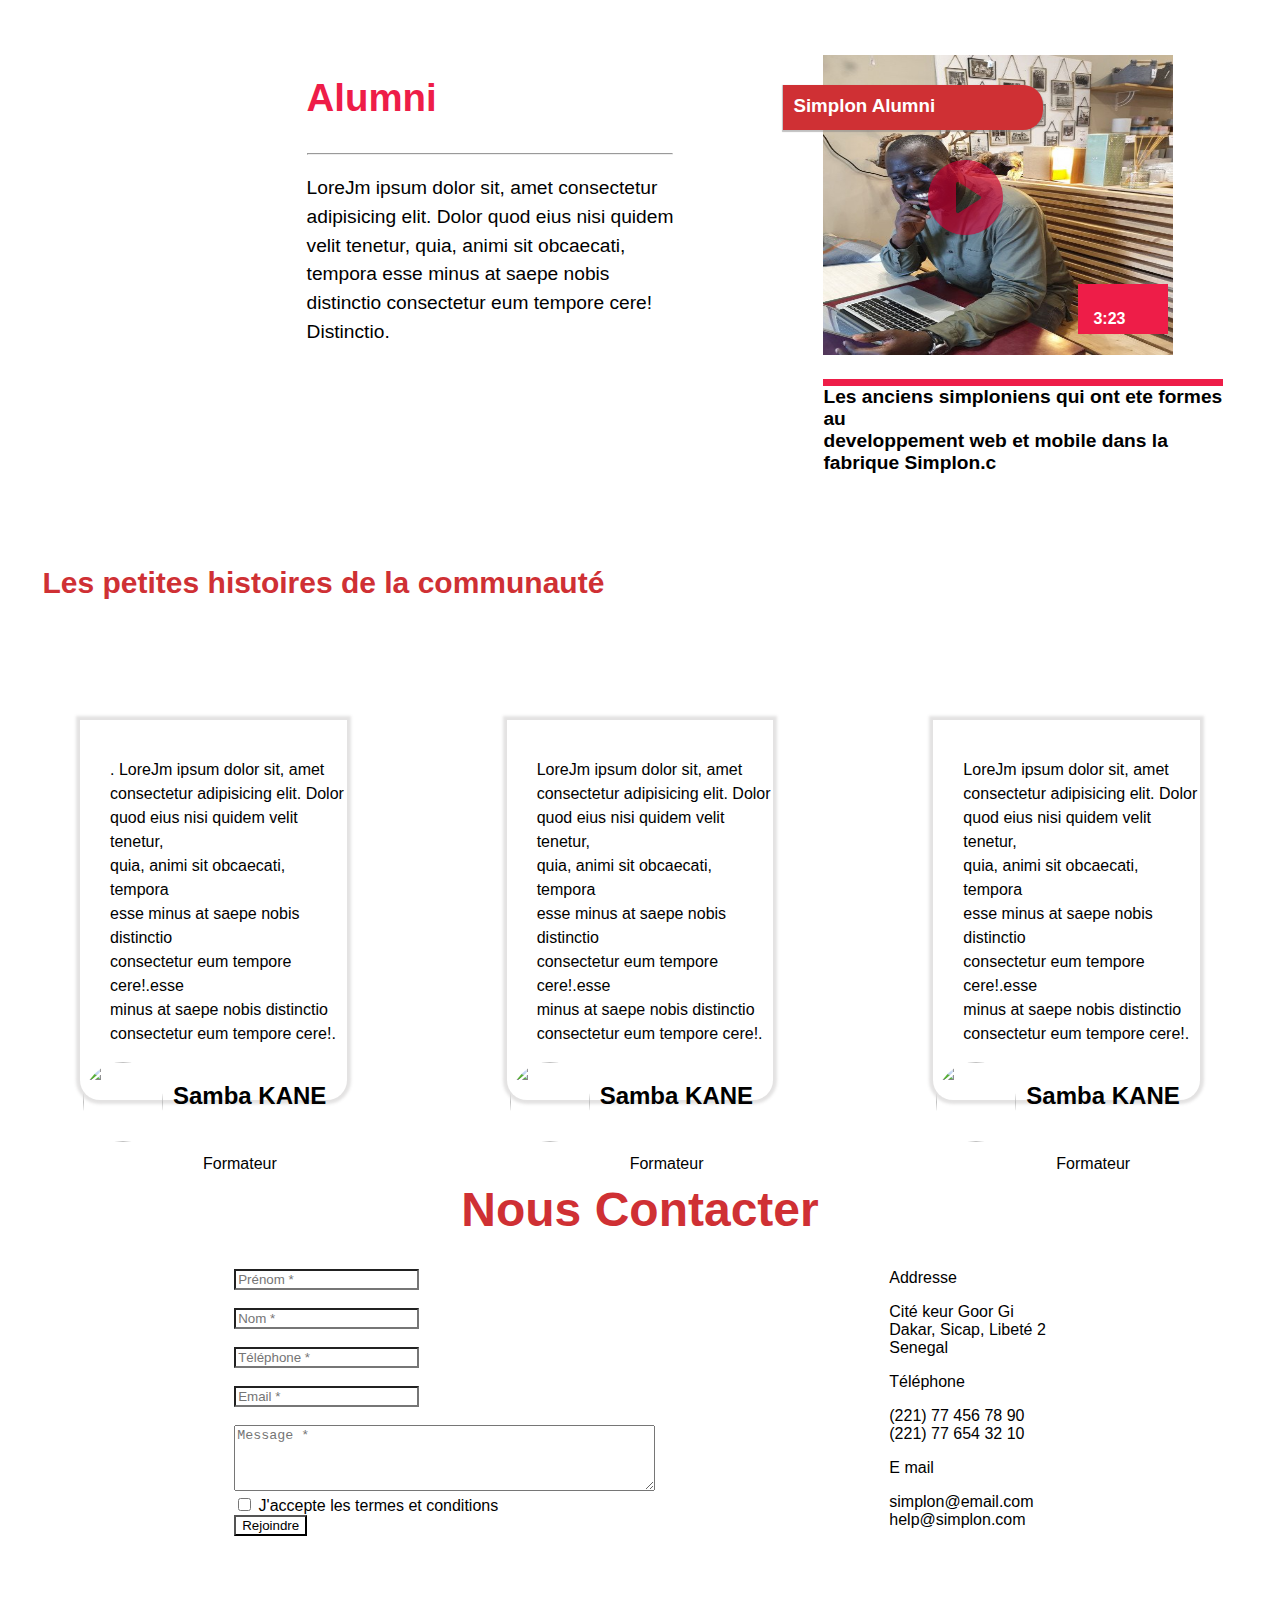
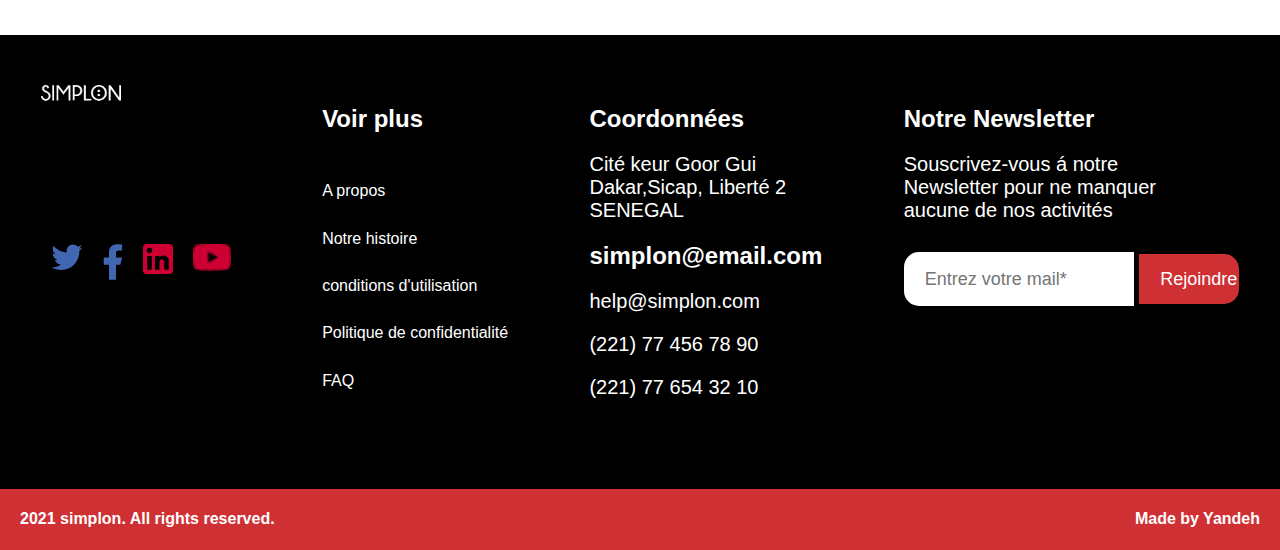
==== commit 1035331d: "Rendu de la page responsive" ====
--- a/index.html
+++ b/index.html
@@ -165,12 +165,12 @@
 
             <div class="info">
                 <h1>385 <br></h1>
-                <p>Apprenant.es formé.es
+                <p>Apprenant.es formé.es<br>
                     depuis l ouverture dans le pays</p>
             </div>
             <div class="info">
                 <h1>96 <br></h1>
-                <p>Enfants sensibilisé.e.s au
+                <p>Enfants sensibilisé.e.s au<br>
                     numérique</p>
             </div>
           </div>
@@ -224,11 +224,11 @@
                 Distinctio.</p>
         </div>
         <div class="video">
-            <h4>Simplon Alumni</h4>
+            <h3>Simplon Alumni</h3>
             <img src="Images/8.png" alt="image apprenant" id="apprenant1">
             <img src="Images/12.png" alt="image video" id="play1">
             <div class="time">
-            <h3>3:23</h3></div>
+            <h4>3:23</h4></div>
             <p>Les anciens simploniens qui ont ete formes au <br>
                 developpement web et mobile dans la <br>
                 fabrique Simplon.c</p>
@@ -237,11 +237,11 @@
 
     <section class="alumni">
         <div class="video">
-            <h4>Histoire de la communauté</h4>
+            <h3>Histoire de la communauté</h3>
             <img src="Images/13.png" alt="image apprenant" id="apprenant">
             <img src="Images/12.png" alt="image video" id="play">
             <div class="time">
-            <h3>3:23</h3></div>
+            <h4>3:23</h4></div>
             <p>Les apprenants en developpement web et <br> web mobile promo 4</p>
         </div>
         <div class="texte1">
@@ -262,9 +262,10 @@
         <div class="texte-contenaire-">
             <div class="titre-formateurs">
               <h1>Équipe pédagogique</h1>
-                <div class="ligne"></div>
              </div>
+             <h3>Simplon Alumni</h3>
              <img src="Images/30.png" alt="" class="image-pedago">
+             <img src="Images/12.png" alt="image video" id="play">
         </div>
         <div>
         </div>
@@ -283,12 +284,11 @@
                 Distinctio.</p>
         </div>
         <div class="video">
-            <h4>Simplon Alumni</h4>
+            <h3>Simplon Alumni</h3>
             <img src="Images/8.png" alt="image apprenant" id="apprenant1">
-            
             <img src="Images/12.png" alt="image video" id="play1">
             <div class="time">
-            <h3>3:23</h3></div>
+            <h4>3:23</h4></div>
             <p>Les anciens simploniens qui ont ete formes au <br>
                 developpement web et mobile dans la <br>
                 fabrique Simplon.c</p>
@@ -414,7 +414,7 @@
     
     <footer>
         <div class="carte1">
-            <img src="Images/15.png" alt="" width="200">
+            <img src="Images/15.png" alt="" width="80">
             <div class="social1">
                 <a href="#"><img src="Images/icone-twitter.svg" alt="" width="32"></a>
                 <a href="#"><img src="Images/fb.svg" alt="" width="20"></a>
@@ -454,12 +454,10 @@
                 </div>
             </form>
         </div>
-    
     </footer>
     <div class="copy">
         <h4>2021 simplon. All rights reserved.</h4>
         <h4>Made by Yandeh</h4>
     </div>
-    
 </body>
 </html>--- a/style.css
+++ b/style.css
@@ -265,12 +265,11 @@
 }
 .Actusplus{
     display: flex;
-    align-items: center;
-    margin-left: 5%;
+    margin-left: 80%;
 }
 .Actusplush2{
     color:rgb(194, 10, 10);
-    padding-left: 55px;
+    padding-left: 85px;
 }
 .button-Actusplus{
     background-color: rgb(194, 10, 10);
@@ -284,15 +283,14 @@
 }
 .plus{
     font-weight: bold;
-    font-size: 30px;
+    font-size: 40px;
     margin:-12px;
-    margin-top: -18px;
 }
 h5{
     color: #ff0000;
     font-size: 20px;
     text-align: end;
-    margin-right: 100px;
+    margin-right: 200px;
 }
 .even{
     width: 100%;
@@ -375,6 +373,7 @@
     padding-left: 10%;
     margin-right: 5%;
 }
+
 .info h1{
 color: white;
 padding-left: 0%;
@@ -407,7 +406,7 @@
 }
 .info{
     text-align: center;
-    padding-left: 120px;
+    padding-left: 14%;
 }
 
 .Formateur{
@@ -501,7 +500,7 @@
     display: flex;
     flex-direction: column;
     align-items: center;
-    width: 80%;
+    width: 100%;
     height: auto;
 }
 .alumni,.petitehistoire{
@@ -515,7 +514,7 @@
 .video{
     margin-left: 150px;
     height: 300px;
-    width: 500px;
+    width: 400px;
 
 }
 
@@ -549,8 +548,9 @@
 }
 
     .section-histoire .texte-contenaire{
-        width: 80%;
-        line-height: 1.9;
+        text-align: center;
+        width: 100%;
+        height: auto;
         font-size: 30px;
 }
 .titre-formateur{
@@ -565,7 +565,7 @@
     margin-left: 30px;
     h1{
         font-size: 30px;
-        margin-left: 10%;
+        margin-left: 1%;
     }
 }
 .souligne-formateur{
@@ -644,14 +644,14 @@
     width: 100%;
     height:80%;
 }
-.image-contenaire h3{
+.video h3{
     margin-top: 30px;
     margin-left: -40px;
     padding-left: 10px;
     padding-top: 10px;
     background: #cf3034;
     color: #ffff;
-    width: 300px;
+    width: 250px;
     height: 35px;
     position: absolute;
     border-radius: 0px 20px 20px 0px;
@@ -663,6 +663,9 @@
     font-weight: bolder;
     font-size: larger;
     border-top: #ee1d48 7px solid;
+}
+.icon-youtube{
+    
 }
 .texte{
     margin-left: 50px;
@@ -889,7 +892,7 @@
         width: 100%;
     }
     .texte_description{
-        bottom: 20px; /* Ajuste la position verticale */
+        bottom: 160px; /* Ajuste la position verticale */
         left: 5%;
         padding: 5px;
         border-radius: 10px;
@@ -897,6 +900,7 @@
         font-size: 12px;
     }
     .button-contact{
+        margin-top: 10px;
         background-color: rgb(194, 10, 10);
         color: white;
         padding: 12px 15px; /* Remplissage intérieur du bouton */
@@ -1029,8 +1033,8 @@
     .plus{
         font-weight: bold;
         font-size: 25px;
-        margin:-12px;
-        margin-top: -18px;
+        margin:-10px;
+        margin-top: -5px;
     }
     
     .even{
@@ -1048,7 +1052,7 @@
     }
     
     .even1{
-        width: 50%;
+        width: 80%;
         height: 100px;
         padding-left: 10%;
         margin-right: 10px;
@@ -1100,19 +1104,17 @@
         height: 100px;
         margin-top: -50px;
         background-color: rgba(215, 19, 67, 0.925); 
-        width: 85%;
-        margin-left: 5%;
-        padding-left: 10%;
-        margin-right: 5%;
+        width: 80%;
     }
     .info h1{
     color: white;
-    padding-left: 0%;
+    font-size: 20px;
     }
     .info p{
         text-align: center;
         color: rgba(255, 255, 255, 0.7);
-        padding-bottom: 10px;
+        padding-bottom: 5px;
+        font-size: 11px;
     }
     .info span{
         font-size: 18px;
@@ -1164,8 +1166,8 @@
     }
     button{
         position: absolute;
-            margin-top: 180px;
-            margin-left: -90px;
+            margin-top: 350px;
+            margin-left: -40px;
             background-color: #ee1d48;
             color:#fff;
             border: #ee1d48 1px solid;
@@ -1197,11 +1199,11 @@
         margin-left: 0;
     }
     #formateur1{
-        margin-right: 50px;
+        margin-right: 10px;
     }
     .rafetal{
         display: flex;
-        margin-left: 10%;
+        margin-left: 40%;
         margin-top: -250px
     }
     .point{
@@ -1237,12 +1239,17 @@
         align-items: center;
     }
     .alumni{
-        margin: 150px;
+   display: flex;
+   flex-direction: column;
+   align-items: center;
     }
     .video{
         margin-left: 150px;
         height: 300px;
         width: 500px;
+    }
+    .video p{
+        width: 70%;
     }
     
     .time{
@@ -1335,9 +1342,11 @@
         padding-left: 10px;
     }
     .section-histoire{
-        margin-top: 40px;
-        display: flex;
-        justify-content: space-evenly;
+        display: flex;
+    }
+    .image-pedago{
+        width: 100%;
+        height: auto;
     }
     .image-contenaire{
         width: 1200px;
@@ -1376,14 +1385,13 @@
         border-top: #ee1d48 7px solid;
     }
     .texte{
-        margin-left: 50px;
         font-size: larger;
-        line-height: 1.5;
     }
     .texte1{
-  text-align: center;
-        font-size: larger;
-        line-height: 1.5;
+  display: flex;
+  flex-direction: column;
+  align-items: center;
+
     }
     .texte h1,.texte1 h1{
         color: #ee1d48;
@@ -1397,7 +1405,9 @@
         color: #ee1d48;
         margin-top: 120px;
     }
-    
+    .alumni{
+        align-items: center;
+    }
     .container {
         max-width: 600px;
         margin: 30px 60px;
